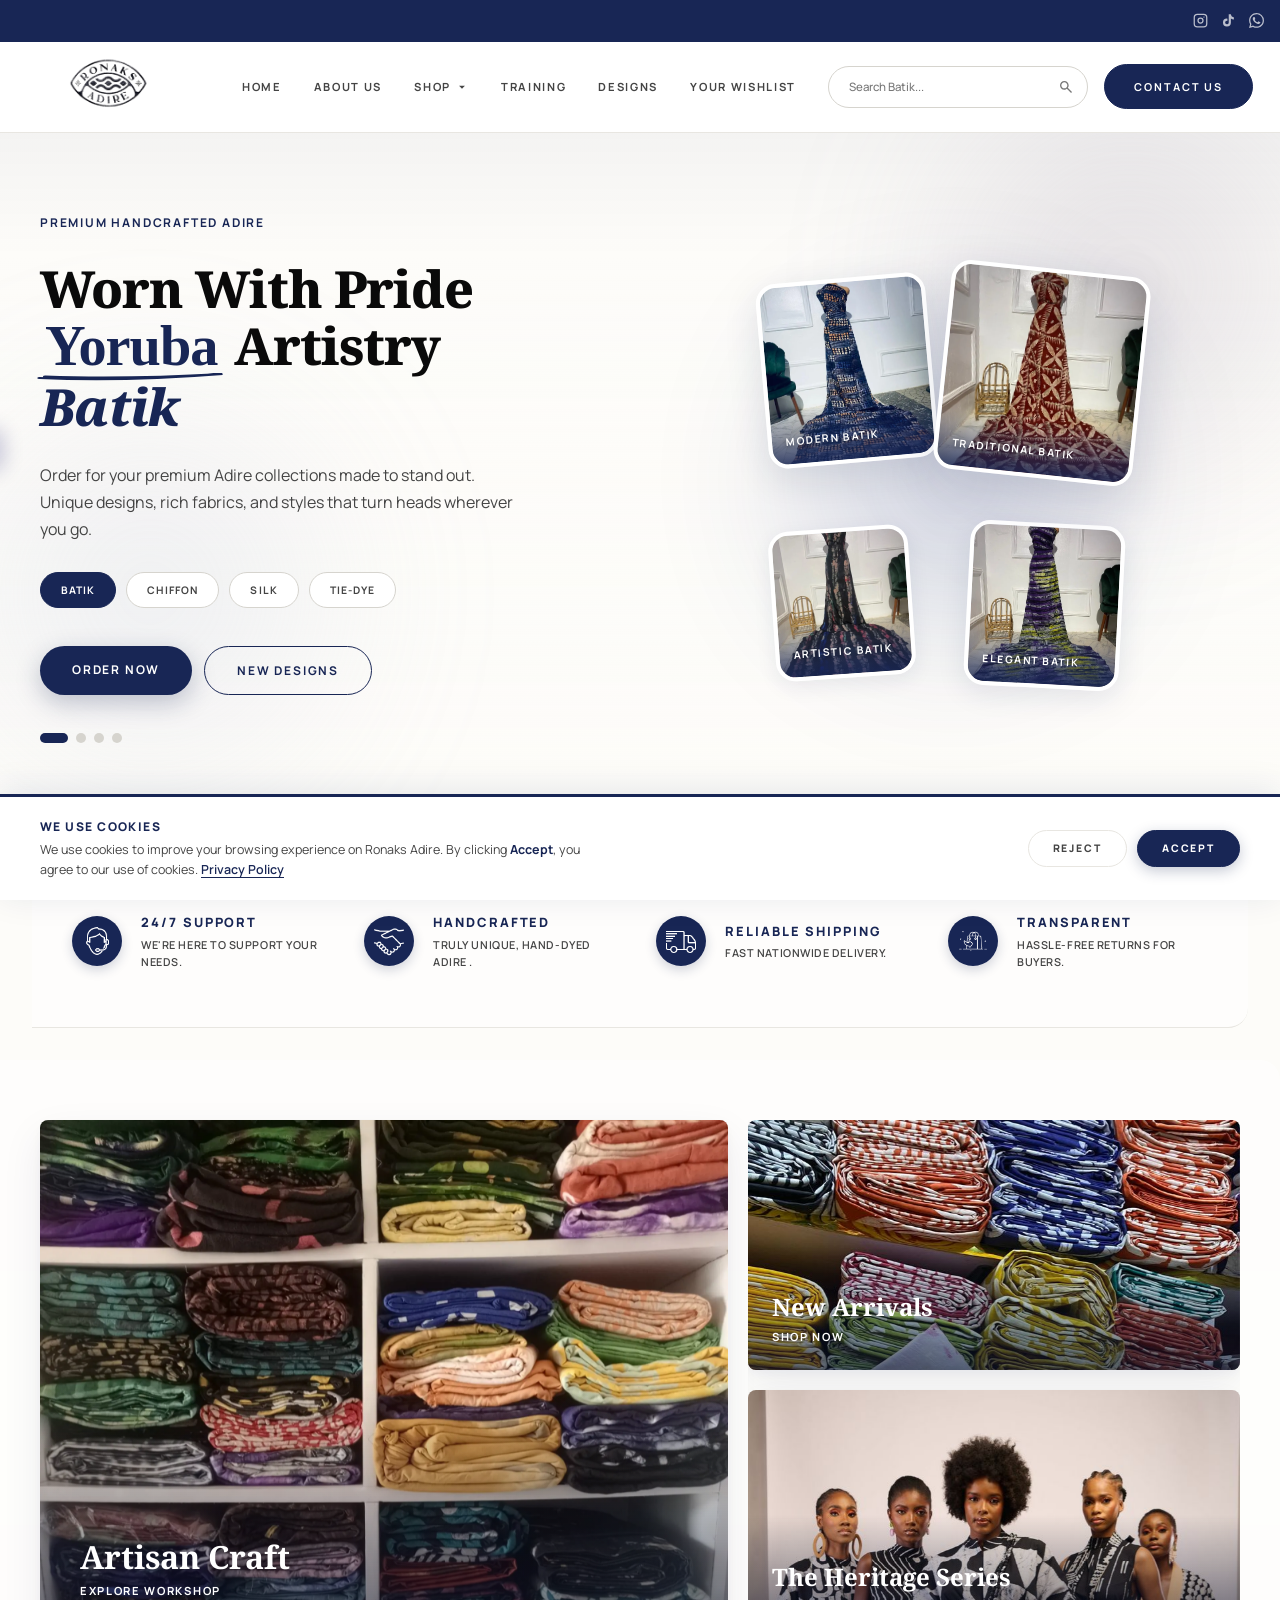
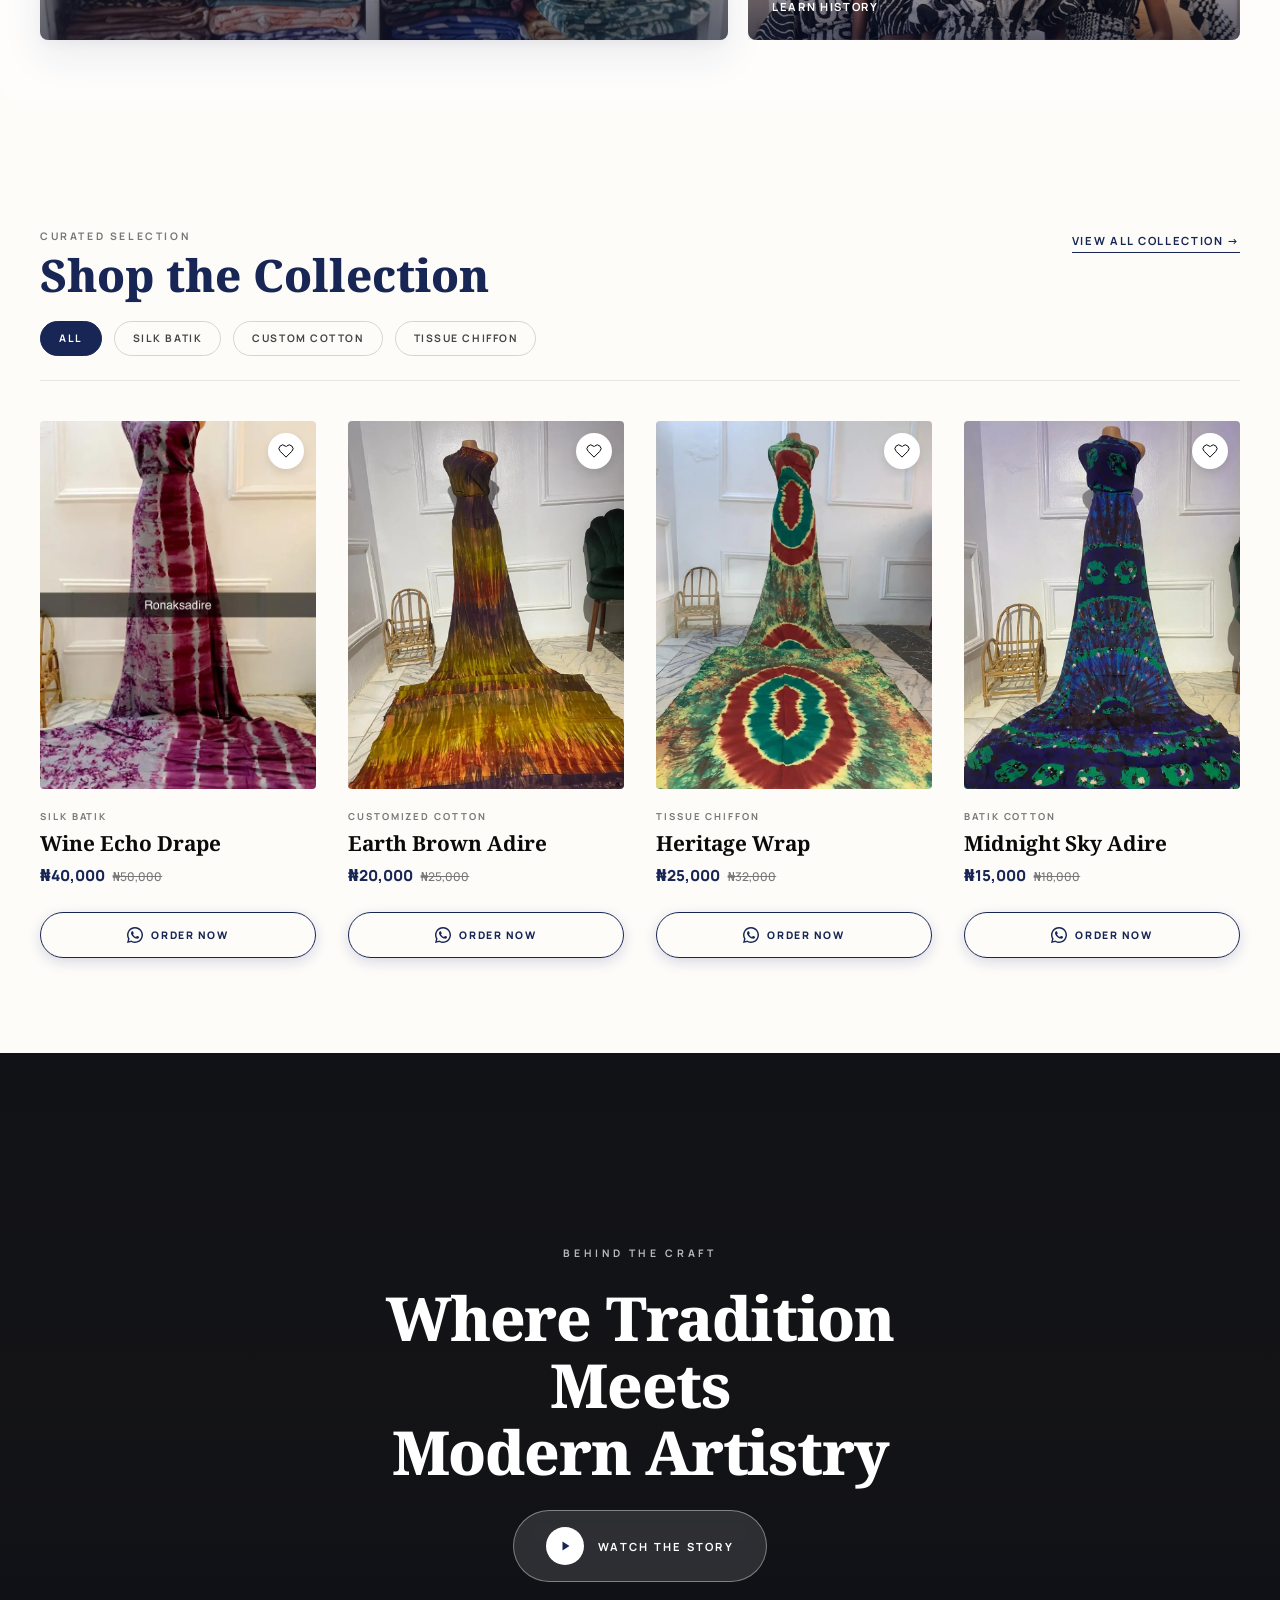
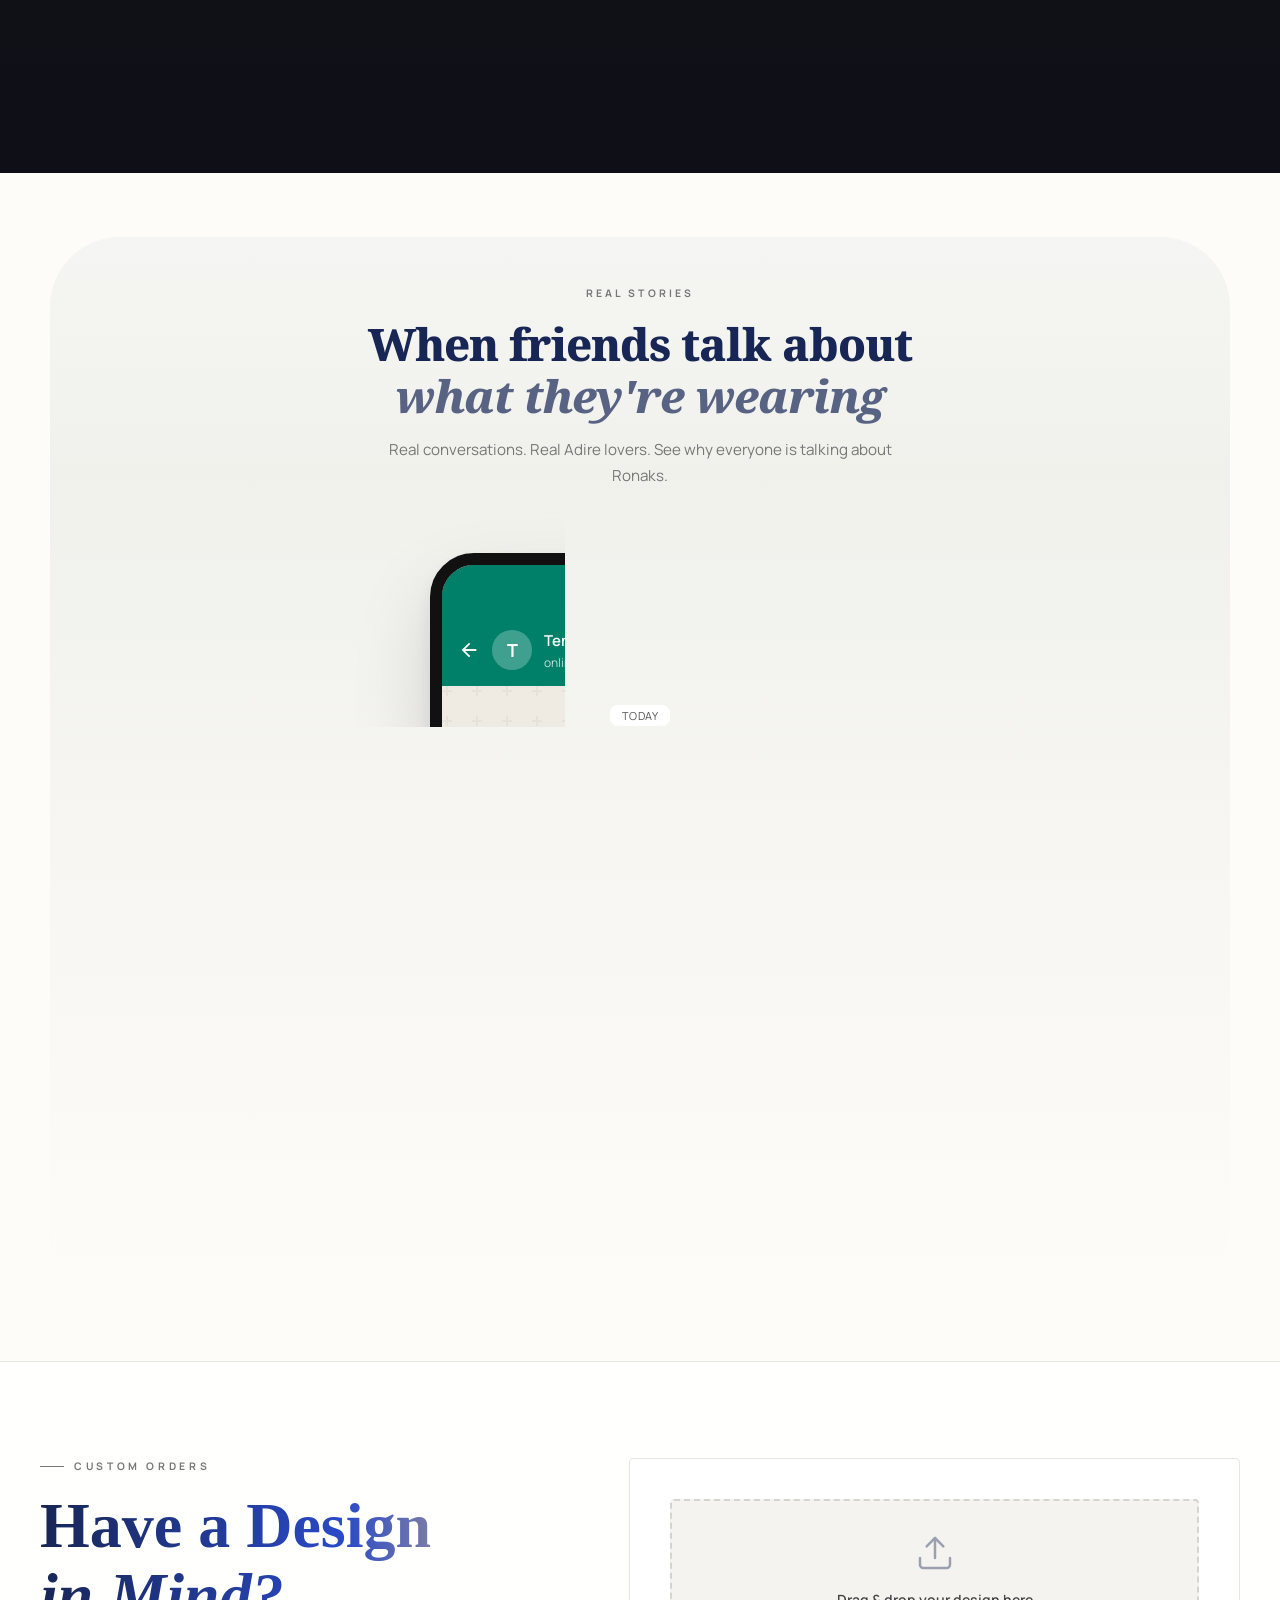
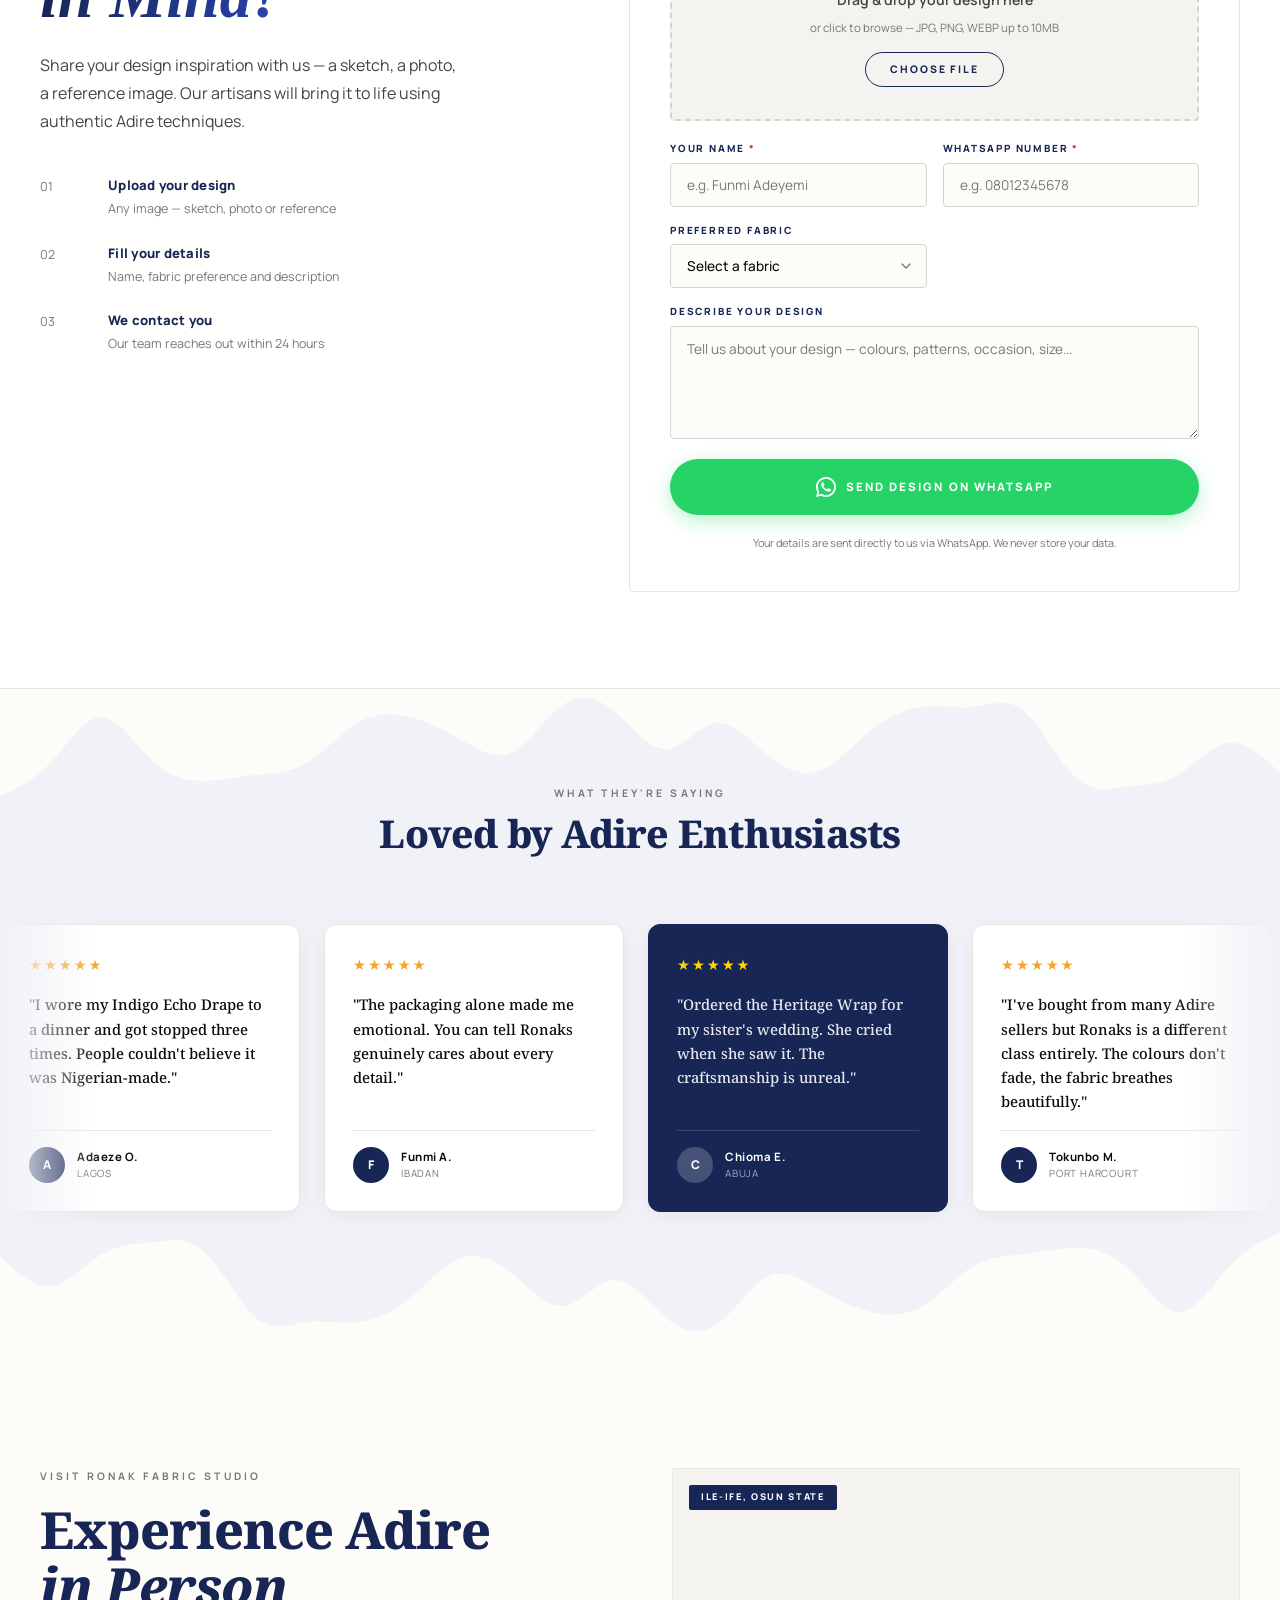
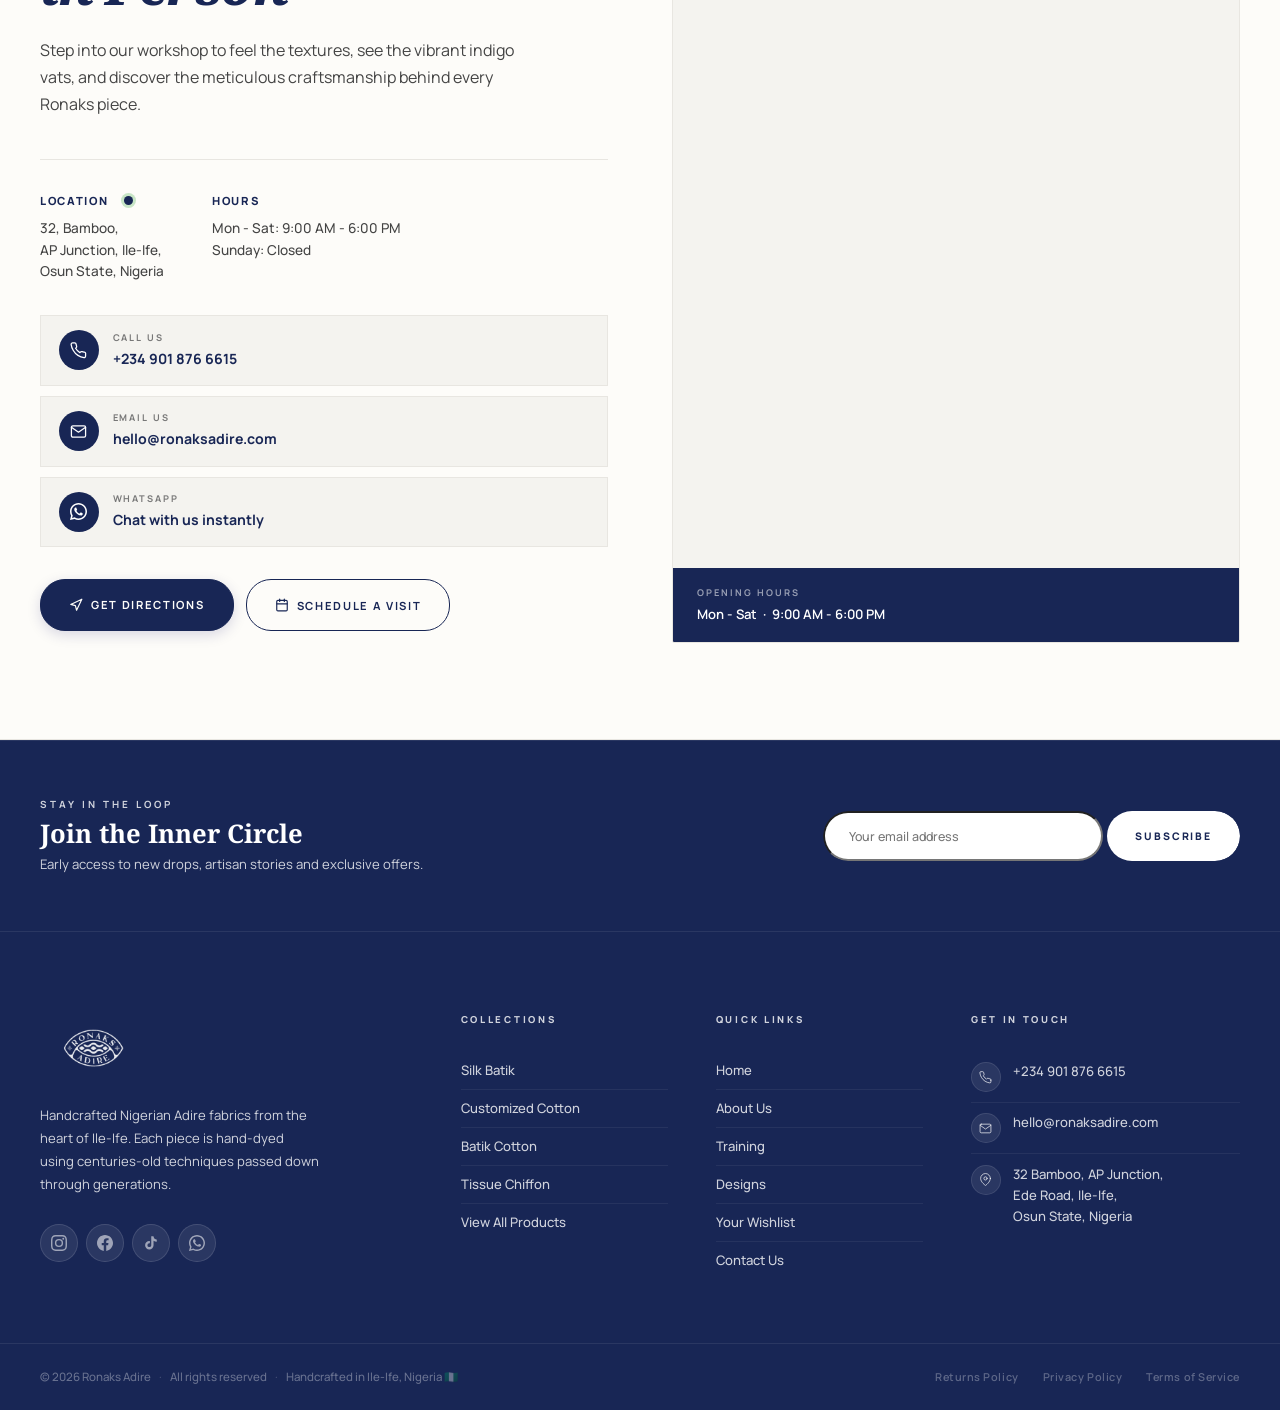
==== index.html @ edefede6 "." ====
<!DOCTYPE html>
<html lang="en">
<head>
  <meta charset="UTF-8" />
  <meta name="viewport" content="width=device-width, initial-scale=1.0" />
  <title>Ronaks Adire - Handcrafted Nigerian Adire Fabrics | Ile-Ife</title>
  <meta name="description" content="Shop authentic handcrafted Adire fabrics from Ile-Ife, Nigeria. Silk batik, batik cotton, tissue chiffon &amp; customized Adire. Order via WhatsApp. Fast delivery across Nigeria." />
  <link rel="canonical" href="https://ronaksadire.com/" />
  <meta name="robots" content="index, follow" />
  <meta property="og:type" content="website" />
  <meta property="og:url" content="https://ronaksadire.com/" />
  <meta property="og:site_name" content="Ronaks Adire" />
  <meta property="og:title" content="Ronaks Adire - Handcrafted Nigerian Adire Fabrics" />
  <meta property="og:description" content="Authentic handcrafted Adire fabrics from Ile-Ife. Silk batik, batik cotton, tissue chiffon &amp; customized Adire. Order via WhatsApp." />
  <meta property="og:image" content="https://ronaksadire.com/assets/og-image.jpg" />
  <meta property="og:image:width" content="1200" />
  <meta property="og:image:height" content="630" />
  <meta property="og:image:alt" content="Colourful Adire fabric from Ronaks, Ile-Ife Nigeria" />
  <meta property="og:locale" content="en_NG" />
  <meta name="twitter:card" content="summary_large_image" />
  <meta name="twitter:site" content="@ronaksadire" />
  <meta name="twitter:title" content="Ronaks Adire - Handcrafted Nigerian Adire Fabrics" />
  <meta name="twitter:description" content="Authentic handcrafted Adire fabrics from Ile-Ife. Silk batik, batik cotton, tissue chiffon &amp; customized Adire." />
  <meta name="twitter:image" content="https://ronaksadire.com/assets/og-image.jpg" />
  <meta name="twitter:image:alt" content="Colourful Adire fabric from Ronaks, Ile-Ife Nigeria" />
  <link rel="icon" href="/favicon.ico" sizes="any" />
  <link rel="icon" href="assets/images/general/ronak_logo.png" type="image/png" />
  <link rel="apple-touch-icon" href="/apple-touch-icon.png" />
  
  <link rel="preconnect" href="https://fonts.googleapis.com" />
  <link rel="preconnect" href="https://fonts.gstatic.com" crossorigin />
  <link href="https://fonts.googleapis.com/css2?family=Noto+Serif:wght@400;700;900&family=Manrope:wght@400;500;600;700;800&display=swap" rel="stylesheet">
  <link rel="stylesheet" href="assets/css/style.css" />
 
  <!-- 6. STRUCTURED DATA — Google rich results -->
  <script type="application/ld+json">
  {
    "@context": "https://schema.org",
    "@type": "LocalBusiness",
    "name": "Ronaks Adire",
    "description": "Handcrafted Nigerian Adire fabrics — Silk Batik, Batik Cotton, Tissue Chiffon, and Customized Adire from Ile-Ife, Osun State.",
    "url": "https://ronaksadire.com",
    "telephone": "+2347068394191",
    "email": "info@ronaksadire.com",
    "address": {
      "@type": "PostalAddress",
      "streetAddress": "32, Bamboo Ap Junction, Ede Road",
      "addressLocality": "Ile-Ife",
      "addressRegion": "Osun State",
      "addressCountry": "NG"
    },
    "sameAs": [
      "https://www.instagram.com/ronaksadire/",
      "https://www.tiktok.com/@ronaksadire"
    ],
    "image": "https://ronaksadire.com/assets/og-image.jpg",
    "priceRange": "₦₦"
  }
  </script>
</head>
<body>
<!-- TOP BAR -->
<div class="topbar">
  <div class="topbar-msg-slider">
    <p class="topbar-msg">Free &amp; fast delivery on orders over <strong>₦50,000</strong></p>
    <p class="topbar-msg"><strong>Nationwide Delivery</strong> Available</p>
    <p class="topbar-msg">Custom designs &amp; <strong>Bulk/Wholesale</strong> available</p>
  </div>
  
  <div class="topbar-socials" aria-label="Social media">
    <a href="https://instagram.com/ronaksadire" target="_blank" rel="noopener noreferrer" aria-label="Ronaks on Instagram">
      <svg viewBox="0 0 24 24" aria-hidden="true"><rect x="2" y="2" width="20" height="20" rx="5" fill="none" stroke="currentColor" stroke-width="2"/><circle cx="12" cy="12" r="4" fill="none" stroke="currentColor" stroke-width="2"/><circle cx="17.5" cy="6.5" r="1" fill="currentColor"/></svg>
    </a>
    <a href="#" aria-label="Ronaks on TikTok">
      <svg viewBox="0 0 24 24" aria-hidden="true"><path d="M19.59 6.69a4.83 4.83 0 0 1-3.77-4.25V2h-3.45v13.67a2.89 2.89 0 0 1-2.88 2.5 2.89 2.89 0 0 1-2.89-2.89 2.89 2.89 0 0 1 2.89-2.89c.28 0 .54.04.79.1V9.01a6.27 6.27 0 0 0-.79-.05 6.34 6.34 0 0 0-6.34 6.34 6.34 6.34 0 0 0 6.34 6.34 6.34 6.34 0 0 0 6.33-6.34V8.69a8.18 8.18 0 0 0 4.78 1.52V6.76a4.85 4.85 0 0 1-1.01-.07z" fill="currentColor"/></svg>
    </a>
    <a href="https://wa.me/2347068394191" target="_blank" rel="noopener noreferrer" aria-label="Chat on WhatsApp">
      <svg viewBox="0 0 24 24" aria-hidden="true"><path d="M17.472 14.382c-.297-.149-1.758-.867-2.03-.967-.273-.099-.471-.148-.67.15-.197.297-.767.966-.94 1.164-.173.199-.347.223-.644.075-.297-.15-1.255-.463-2.39-1.475-.883-.788-1.48-1.761-1.653-2.059-.173-.297-.018-.458.13-.606.134-.133.298-.347.446-.52.149-.174.198-.298.298-.497.099-.198.05-.371-.025-.52-.075-.149-.669-1.612-.916-2.207-.242-.579-.487-.5-.669-.51-.173-.008-.371-.01-.57-.01-.198 0-.52.074-.792.372-.272.297-1.04 1.016-1.04 2.479 0 1.462 1.065 2.875 1.213 3.074.149.198 2.096 3.2 5.077 4.487.709.306 1.262.489 1.694.625.712.227 1.36.195 1.871.118.571-.085 1.758-.719 2.006-1.413.248-.694.248-1.289.173-1.413-.074-.124-.272-.198-.57-.347m-5.421 7.403h-.004a9.87 9.87 0 0 1-5.031-1.378l-.361-.214-3.741.982.998-3.648-.235-.374a9.86 9.86 0 0 1-1.51-5.26c.001-5.45 4.436-9.884 9.888-9.884 2.64 0 5.122 1.03 6.988 2.898a9.825 9.825 0 0 1 2.893 6.994c-.003 5.45-4.437 9.884-9.885 9.884m8.413-18.297A11.815 11.815 0 0 0 12.05 0C5.495 0 .16 5.335.157 11.892c0 2.096.547 4.142 1.588 5.945L.057 24l6.305-1.654a11.882 11.882 0 0 0 5.683 1.448h.005c6.554 0 11.89-5.335 11.893-11.893a11.821 11.821 0 0 0-3.48-8.413z" fill="currentColor"/></svg>
    </a>
  </div>
</div>

<!-- Desktop Nav -->
<header class="desk-nav">
  <nav class="navbar" id="navbar" aria-label="Main navigation">
    <div class="nav-logo">
      <a href="index.html" class="logo" data-page="home" aria-label="Ronaks — go to homepage">
        <img src="assets/images/general/ronak_logo.png" alt="Ronaks Adire Logo">
      </a>
    </div>
    
    <div class="nav-menu-wrapper">
      <ul class="nav-links" id="navLinks" role="list">
        <li role="none"><a href="index.html" data-page="home" aria-current="page">Home</a></li>
        <li role="none"><a href="about-us.html" data-page="about">About Us</a></li>
        
        <li role="none" class="has-dropdown">
          <button class="nav-dropdown-trigger" id="shop-trigger" aria-haspopup="true" aria-expanded="false" aria-controls="shop-dropdown">
            Shop 
            <span class="chevron" aria-hidden="true">
              <svg viewBox="0 -960 960 960" fill="currentColor"><path d="M480-360 280-560h400L480-360Z"/></svg>
            </span>
          </button>
          <ul class="dropdown" id="shop-dropdown" role="list" aria-labelledby="shop-trigger">
            <li role="none"><a href="shop.html" data-page="shop all">View All Products</a></li>
            <li role="none"><a href="./shop.html?filter=silk-batik" data-page="shop" data-filter="silk-batik">Silk Batik</a></li>
            <li role="none"><a href="./shop.html?filter=customized-cotton" data-page="shop" data-filter="customized-cotton">Customized Cotton</a></li>
            <li role="none"><a href="./shop.html?filter=batik-cotton" data-page="shop" data-filter="batik-cotton">Batik Cotton</a></li>
            <li role="none"><a href="./shop.html?filter=tissue-chiffon" data-page="shop" data-filter="tissue-chiffon">Tissue Chiffon</a></li>
          </ul>
        </li>
        
        <li role="none"><a href="./training.html" data-page="training">Training</a></li>
        <li role="none"><a href="./designs.html" data-page="upload design">Designs</a></li>
        <li role="none"><a href="./wishlist.html" data-page="blog">your Wishlist</a></li>
      </ul>
    </div>

    <div class="nav-right">
      <!-- Modern Search Pill -->
      <label for="searchInput" class="search-wrapper">
        <input type="text" name="search" id="searchInput" class="search-input" placeholder="Search..." aria-label="Search site">
        <span class="search-icon">
          <svg xmlns="http://www.w3.org/2000/svg" height="24px" viewBox="0 -960 960 960" width="24px"><path d="M784-120 532-372q-30 24-69 38t-83 14q-109 0-184.5-75.5T120-580q0-109 75.5-184.5T380-840q109 0 184.5 75.5T640-580q0 44-14 83t-38 69l252 252-56 56ZM380-400q75 0 127.5-52.5T560-580q0-75-52.5-127.5T380-760q-75 0-127.5 52.5T200-580q0 75 52.5 127.5T380-400Z"/></svg>
        </span>
      </label>
      <a href="#contact-us" class="nav-cta" data-page="contact" role="button">Contact Us</a>
    </div>
  </nav>
</header>

<!-- Mobile Navigation -->
<header class="mobile-header">
  <nav class="mobile-nav" id="mobileNav" aria-label="Mobile navigation">
    
    <div class="mobile-top-row">
      <div class="nav-logo">
        <a href="index.html" class="logo" data-page="home" aria-label="Ronaks — go to homepage">
          <img src="assets/images/general/ronak_logo.png" alt="Ronaks Adire Logo">
        </a>
      </div>
      
      <div class="nav-right">
        <!-- Mobile Search Pill -->
        <label for="mobileSearchInput" class="search-wrapper">
          <input type="text" name="search" id="mobileSearchInput" class="search-input" placeholder="Search..." aria-label="Search site">
          <span class="search-icon">
            <svg xmlns="http://www.w3.org/2000/svg" height="24px" viewBox="0 -960 960 960" width="24px"><path d="M784-120 532-372q-30 24-69 38t-83 14q-109 0-184.5-75.5T120-580q0-109 75.5-184.5T380-840q109 0 184.5 75.5T640-580q0 44-14 83t-38 69l252 252-56 56ZM380-400q75 0 127.5-52.5T560-580q0-75-52.5-127.5T380-760q-75 0-127.5 52.5T200-580q0 75 52.5 127.5T380-400Z"/></svg>
          </span>
        </label>

        <button class="hamburger" id="hamburger" aria-label="Open navigation menu" aria-expanded="false" aria-controls="mobileNav">
          <span aria-hidden="true">
            <svg xmlns="http://www.w3.org/2000/svg" class="menu-open" height="24px" viewBox="0 -960 960 960" width="24px" fill="#000000">
              <path d="M120-240v-80h720v80H120Zm0-200v-80h720v80H120Zm0-200v-80h720v80H120Z"/>
            </svg>
          </span>
          <span aria-hidden="true">
            <svg xmlns="http://www.w3.org/2000/svg" class="menu-close" height="24px" viewBox="0 -960 960 960" width="24px" fill="#000000">
              <path d="m256-200-56-56 224-224-224-224 56-56 224 224 224-224 56 56-224 224 224 224-56 56-224-224-224 224Z"/>
            </svg>
          </span>
        </button>
      </div>
    </div>

    <!-- Sliding Mobile Menu Wrapper -->
    <div class="mobile-nav-inner">
      <a href="index.html" data-page="home" aria-current="page">Home</a>
      <a href="about-us.html" data-page="about">About Us</a>
      
      <button class="mobile-shop-toggle" aria-expanded="false" aria-controls="mobileShopSub" id="mobileShopToggle">
        Shop
        <span class="chevron" aria-hidden="true">
          <svg viewBox="0 -960 960 960" fill="currentColor"><path d="M480-360 280-560h400L480-360Z"/></svg>
        </span>
      </button>
      <div class="mobile-sub" id="mobileShopSub" aria-labelledby="mobileShopToggle">
        <a href="shop.html" data-page="shop">View All Products</a>
        <a href="./shop.html?filter=silk-batik" data-page="shop" data-filter="silk-batik">Silk Batik</a>
        <a href="./shop.html?filter=customized-cotton" data-page="shop" data-filter="customized-cotton">Customized Cotton</a>
        <a href="./shop.html?filter=batik-cotton" data-page="shop" data-filter="batik-cotton">Batik Cotton</a>
        <a href="./shop.html?filter=tissue-chiffon" data-page="shop" data-filter="tissue-chiffon">Tissue Chiffon</a>
      </div>
      <a href="./training.html" data-page="training">Training</a>
      <a href="./designs.html" data-page="upload design">Designs</a>
      <a href="./wishlist.html" data-page="wishlist">Your Wishlist</a>
      <a href="#contact-us" data-page="contact" class="mobile-nav-cta">Contact Us</a>
    </div>
  </nav>
</header>

<!-- Hero Section -->
<section class="hero" aria-label="Hero section">
  <div class="hero-container">

    <!-- ── Left side ── -->
    <div class="hero-left">
      <p class="hero-tag">Premium Handcrafted Adire</p>
      <h1 class="hero-h1">Worn With Pride<br />
        <span class="hero-scribble">Yoruba</span> Artistry<br />
        <!-- This word will update dynamically -->
        <span class="hero-changing visible" id="heroWord">Batik</span>
      </h1>

      <p class="hero-sub reveal-left">
        Order for your premium Adire collections made to stand out. Unique designs, rich fabrics, and styles that turn heads wherever you go.
      </p>

      <!-- Buttons injected by JS -->
      <div class="hero-pills" id="heroPills" role="tablist" aria-label="Snack categories"></div>

      <div class="hero-btns">
        <a class="hero-btn-primary" href="shop.html">Order Now</a>
        <a class="hero-btn-secondary" href="designs.html">New Designs</a>
      </div>

      <!-- Dots injected by JS -->
      <div class="hero-dots" id="heroDots" role="tablist"></div>
    </div>

    <!-- ── Right side — 4 stacked images ── -->
    <div class="hero-right" id="heroRightArea" aria-label="Snack images">
      <!-- Image cards injected by JS -->
      <div class="hero-img-stack visible" id="heroImgStack"></div>
    </div>

  </div>
</section>

<!-- Trust Bar -->
<section class="trust-bar" aria-label="Why shop with Ronaks">
  <div class="trust-container">
    <div class="trust-content reveal-up delay-100">
      <span class="trust-img reveal-left">
        <img src="./assets/images/icons/online-support.png" alt="Online Support">
      </span>
      <h3>24/7 Support</h3>
      <p>We're here to support your needs.</p>
    </div>
    <div class="trust-content reveal-up delay-200">
      <span class="trust-img reveal-fade">
        <img src="./assets/images/icons/handshake.png" alt="Handcrafted">
      </span>
      <h3>Handcrafted</h3>
      <p>Truly unique, hand-dyed Adire .</p>
    </div>
    <div class="trust-content reveal-up delay-300">
      <span class="trust-img reveal-left">
        <img src="./assets/images/icons/shipping.png" alt="Shipping">
      </span>
      <h3>Reliable Shipping</h3>
      <p>Fast nationwide delivery.</p>
    </div>
    <div class="trust-content reveal-up delay-400">
      <span class="trust-img reveal-fade">
        <img src="./assets/images/icons/return-policy.png" alt="Return Policy">
      </span>
      <h3>Transparent</h3>
      <p>Hassle-free returns for buyers.</p>
    </div>
  </div>
</section>

<!-- Editorial section -->
<section class="editorial-section">
  <div class="editorial-container">
    <a href="#" class="editorial-card large-card reveal-up delay-100">
      <img src="./assets/images/general/big-image3.webp" loading="lazy" alt="Artisan Crafting Adire" 
      data-new-src="./assets/images/homepage/blue-orange-batik.webp">
      <div class="editorial-overlay reveal-left">
        <h2>Artisan Craft</h2>
        <span class="editorial-link">Explore Workshop</span>
      </div>
    </a>

    <div class="editorial-stacked">
      <a href="shop.html" class="editorial-card small-card reveal-up delay-200">
        <img src="./assets/images/homepage/new-arrival.jpg" loading="lazy" alt="New Arrivals"
        data-new-src="./assets/images/general/big-image7.webp">
        <div class="editorial-overlay reveal-left">
          <h2>New Arrivals</h2>
          <span class="editorial-link">Shop Now</span>
        </div>
      </a>
      
      <a href="about-us.html" class="editorial-card small-card reveal-up delay-400">
        <img src="./assets/images/homepage/heritage.jpg" loading="lazy" alt="Heritage Series"
        data-new-src="./assets/images/homepage/orange-batik.webp">
        <div class="editorial-overlay reveal-left">
          <h2>The Heritage Series</h2>
          <span class="editorial-link">Learn History</span>
        </div>
      </a>
    </div>

  </div>
</section>

<!-- Products Section -->
<section class="products-section" id="products-section" aria-labelledby="products-heading">
  <div class="products-inner">

    <!-- Section Header & Filters -->
    <header class="products-header reveal-up">
      <div class="products-header-left">
        <p class="products-eyebrow">Curated Selection</p>
        <h2 class="products-title" id="products-heading">Shop the Collection</h2>
        
        <!-- Category Filter Pills -->
        <div class="product-filters" role="tablist">
          <a href="./shop.html" class="filter-btn active" role="tab" aria-selected="true" data-filter="all">All</a>
          <a href="./shop.html?filter=silk-batik" class="filter-btn" role="tab" aria-selected="false" data-filter="silk-batik">Silk Batik</a>
          <a href="./shop.html?filter=customized-cotton" class="filter-btn" role="tab" aria-selected="false" data-filter="customized-cotton">Custom Cotton</a>
          <a href="./shop.html?filter=tissue-chiffon" class="filter-btn" role="tab" aria-selected="false" data-filter="tissue-chiffon">Tissue Chiffon</a>
        </div>
      </div>
      
      <a href="shop.html" class="products-view-all" aria-label="View all products in the shop">
        View All Collection →
      </a>
    </header>

    <!-- Products Grid -->
    <div class="products-grid" role="list">

      <!-- PRODUCT 1 -->
      <article class="product-card reveal-up delay-100" role="listitem" data-category="silk-batik">
        <div class="product-img-wrap">
          <img src="./assets/images/homepage/indigo.webp" loading="lazy" alt="Wine Echo Drape">
          <button class="wishlist-btn" aria-label="Add to wishlist">
            <svg viewBox="0 0 24 24" aria-hidden="true"><path d="M20.84 4.61a5.5 5.5 0 0 0-7.78 0L12 5.67l-1.06-1.06a5.5 5.5 0 0 0-7.78 7.78l1.06 1.06L12 21.23l7.78-7.78 1.06-1.06a5.5 5.5 0 0 0 0-7.78z"/></svg>
          </button>
        </div>
        <div class="product-body">
          <span class="product-category">Silk Batik</span>
          <h3 class="product-name">Wine Echo Drape</h3>
          <div class="product-pricing">
            <span class="product-price">₦40,000</span>
            <span class="product-original-price">₦50,000</span>
          </div>
          <a class="product-order-btn"
            href="https://wa.me/2349018766615?text=Hello%20Ronaks%2C%20I%20would%20like%20to%20order%20the%20*Indigo%20Echo%20Drape*%20(Silk%20Batik)%20priced%20at%20%E2%82%A685%2C000.%20Please%20let%20me%20know%20availability%20and%20next%20steps.%20Thank%20you!"
            target="_blank" rel="noopener noreferrer"
            aria-label="Order Wine Echo Drape on WhatsApp">
            <svg viewBox="0 0 24 24" aria-hidden="true"><path d="M17.472 14.382c-.297-.149-1.758-.867-2.03-.967-.273-.099-.471-.148-.67.15-.197.297-.767.966-.94 1.164-.173.199-.347.223-.644.075-.297-.15-1.255-.463-2.39-1.475-.883-.788-1.48-1.761-1.653-2.059-.173-.297-.018-.458.13-.606.134-.133.298-.347.446-.52.149-.174.198-.298.298-.497.099-.198.05-.371-.025-.52-.075-.149-.669-1.612-.916-2.207-.242-.579-.487-.5-.669-.51-.173-.008-.371-.01-.57-.01-.198 0-.52.074-.792.372-.272.297-1.04 1.016-1.04 2.479 0 1.462 1.065 2.875 1.213 3.074.149.198 2.096 3.2 5.077 4.487.709.306 1.262.489 1.694.625.712.227 1.36.195 1.871.118.571-.085 1.758-.719 2.006-1.413.248-.694.248-1.289.173-1.413-.074-.124-.272-.198-.57-.347z"/><path d="M12 0C5.373 0 0 5.373 0 12c0 2.126.554 4.122 1.526 5.856L0 24l6.343-1.497A11.946 11.946 0 0 0 12 24c6.627 0 12-5.373 12-12S18.627 0 12 0zm0 21.818a9.818 9.818 0 0 1-5.006-1.373l-.36-.214-3.727.979.995-3.638-.234-.374A9.818 9.818 0 0 1 2.182 12C2.182 6.58 6.58 2.182 12 2.182c5.42 0 9.818 4.398 9.818 9.818 0 5.42-4.398 9.818-9.818 9.818z"/></svg>
            Order Now
          </a>
        </div>
      </article>

      <!-- PRODUCT 2 -->
      <article class="product-card reveal-up delay-200" role="listitem" data-category="customized-cotton">
        <div class="product-img-wrap">
          <img src="./assets/images/homepage/earth_brown.webp" loading="lazy" alt="Earth Brown Adire">
          <button class="wishlist-btn" aria-label="Add to wishlist">
            <svg viewBox="0 0 24 24" aria-hidden="true"><path d="M20.84 4.61a5.5 5.5 0 0 0-7.78 0L12 5.67l-1.06-1.06a5.5 5.5 0 0 0-7.78 7.78l1.06 1.06L12 21.23l7.78-7.78 1.06-1.06a5.5 5.5 0 0 0 0-7.78z"/></svg>
          </button>
        </div>
        <div class="product-body">
          <span class="product-category">Customized Cotton</span>
          <h3 class="product-name">Earth Brown Adire</h3>
          <div class="product-pricing">
            <span class="product-price">₦20,000</span>
            <span class="product-original-price">₦25,000</span>
          </div>
          <a class="product-order-btn"
            href="https://wa.me/2349018766615?text=Hello%20Ronaks%2C%20I%20would%20like%20to%20order%20the%20*Osogbo%20Tunic*%20(Customized%20Cotton)%20priced%20at%20%E2%82%A642%2C000.%20Please%20let%20me%20know%20availability%20and%20next%20steps.%20Thank%20you!"
            target="_blank" rel="noopener noreferrer"
            aria-label="Order Osogbo Tunic on WhatsApp">
            <svg viewBox="0 0 24 24" aria-hidden="true"><path d="M17.472 14.382c-.297-.149-1.758-.867-2.03-.967-.273-.099-.471-.148-.67.15-.197.297-.767.966-.94 1.164-.173.199-.347.223-.644.075-.297-.15-1.255-.463-2.39-1.475-.883-.788-1.48-1.761-1.653-2.059-.173-.297-.018-.458.13-.606.134-.133.298-.347.446-.52.149-.174.198-.298.298-.497.099-.198.05-.371-.025-.52-.075-.149-.669-1.612-.916-2.207-.242-.579-.487-.5-.669-.51-.173-.008-.371-.01-.57-.01-.198 0-.52.074-.792.372-.272.297-1.04 1.016-1.04 2.479 0 1.462 1.065 2.875 1.213 3.074.149.198 2.096 3.2 5.077 4.487.709.306 1.262.489 1.694.625.712.227 1.36.195 1.871.118.571-.085 1.758-.719 2.006-1.413.248-.694.248-1.289.173-1.413-.074-.124-.272-.198-.57-.347z"/><path d="M12 0C5.373 0 0 5.373 0 12c0 2.126.554 4.122 1.526 5.856L0 24l6.343-1.497A11.946 11.946 0 0 0 12 24c6.627 0 12-5.373 12-12S18.627 0 12 0zm0 21.818a9.818 9.818 0 0 1-5.006-1.373l-.36-.214-3.727.979.995-3.638-.234-.374A9.818 9.818 0 0 1 2.182 12C2.182 6.58 6.58 2.182 12 2.182c5.42 0 9.818 4.398 9.818 9.818 0 5.42-4.398 9.818-9.818 9.818z"/></svg>
            Order Now
          </a>
        </div>
      </article>

      <!-- PRODUCT 3 -->
      <article class="product-card reveal-up delay-200" role="listitem" data-category="customized-cotton">
        <div class="product-img-wrap">
          <img src="./assets/images/homepage/heritage.webp" loading="lazy" alt="Heritage Adire">
          <button class="wishlist-btn" aria-label="Add to wishlist">
            <svg viewBox="0 0 24 24" aria-hidden="true"><path d="M20.84 4.61a5.5 5.5 0 0 0-7.78 0L12 5.67l-1.06-1.06a5.5 5.5 0 0 0-7.78 7.78l1.06 1.06L12 21.23l7.78-7.78 1.06-1.06a5.5 5.5 0 0 0 0-7.78z"/></svg>
          </button>
        </div>
        <div class="product-body">
          <span class="product-category">Tissue Chiffon</span>
          <h3 class="product-name">Heritage Wrap</h3>
          <div class="product-pricing">
            <span class="product-price">₦25,000</span>
            <span class="product-original-price">₦32,000</span>
          </div>
          <a class="product-order-btn"
            href="https://wa.me/2349018766615?text=Hello%20Ronaks%2C%20I%20would%20like%20to%20order%20the%20*Heritage%20Wrap*%20(Tissue%20Chiffon)%20priced%20at%20%E2%82%A672%2C000.%20Please%20let%20me%20know%20availability%20and%20next%20steps.%20Thank%20you!"
            target="_blank" rel="noopener noreferrer"
            aria-label="Order Heritage Wrap on WhatsApp">
            <svg viewBox="0 0 24 24" aria-hidden="true"><path d="M17.472 14.382c-.297-.149-1.758-.867-2.03-.967-.273-.099-.471-.148-.67.15-.197.297-.767.966-.94 1.164-.173.199-.347.223-.644.075-.297-.15-1.255-.463-2.39-1.475-.883-.788-1.48-1.761-1.653-2.059-.173-.297-.018-.458.13-.606.134-.133.298-.347.446-.52.149-.174.198-.298.298-.497.099-.198.05-.371-.025-.52-.075-.149-.669-1.612-.916-2.207-.242-.579-.487-.5-.669-.51-.173-.008-.371-.01-.57-.01-.198 0-.52.074-.792.372-.272.297-1.04 1.016-1.04 2.479 0 1.462 1.065 2.875 1.213 3.074.149.198 2.096 3.2 5.077 4.487.709.306 1.262.489 1.694.625.712.227 1.36.195 1.871.118.571-.085 1.758-.719 2.006-1.413.248-.694.248-1.289.173-1.413-.074-.124-.272-.198-.57-.347z"/><path d="M12 0C5.373 0 0 5.373 0 12c0 2.126.554 4.122 1.526 5.856L0 24l6.343-1.497A11.946 11.946 0 0 0 12 24c6.627 0 12-5.373 12-12S18.627 0 12 0zm0 21.818a9.818 9.818 0 0 1-5.006-1.373l-.36-.214-3.727.979.995-3.638-.234-.374A9.818 9.818 0 0 1 2.182 12C2.182 6.58 6.58 2.182 12 2.182c5.42 0 9.818 4.398 9.818 9.818 0 5.42-4.398 9.818-9.818 9.818z"/></svg>
            Order Now
          </a>
        </div>
      </article>

      <!-- PRODUCT 4 -->
      <article class="product-card reveal-up delay-200" role="listitem" data-category="customized-cotton">
        <div class="product-img-wrap">
          <img src="./assets/images/homepage/midnight_sky_adire.webp" loading="lazy" alt="Midnight sky Adire">
          <button class="wishlist-btn" aria-label="Add to wishlist">
            <svg viewBox="0 0 24 24" aria-hidden="true"><path d="M20.84 4.61a5.5 5.5 0 0 0-7.78 0L12 5.67l-1.06-1.06a5.5 5.5 0 0 0-7.78 7.78l1.06 1.06L12 21.23l7.78-7.78 1.06-1.06a5.5 5.5 0 0 0 0-7.78z"/></svg>
          </button>
        </div>
        <div class="product-body">
          <span class="product-category">Batik Cotton</span>
          <h3 class="product-name">Midnight Sky Adire</h3>
          <div class="product-pricing">
            <span class="product-price">₦15,000</span>
            <span class="product-original-price">₦18,000</span>
          </div>
          <a class="product-order-btn"
            href="https://wa.me/2349018766615?text=Hello%20Ronaks%2C%20I%20would%20like%20to%20order%20the%20*Kijipa%20Oversized*%20(Batik%20Cotton)%20priced%20at%20%E2%82%A638%2C000.%20Please%20let%20me%20know%20availability%20and%20next%20steps.%20Thank%20you!"
            target="_blank" rel="noopener noreferrer"
            aria-label="Order Kijipa Oversized on WhatsApp">
            <svg viewBox="0 0 24 24" aria-hidden="true"><path d="M17.472 14.382c-.297-.149-1.758-.867-2.03-.967-.273-.099-.471-.148-.67.15-.197.297-.767.966-.94 1.164-.173.199-.347.223-.644.075-.297-.15-1.255-.463-2.39-1.475-.883-.788-1.48-1.761-1.653-2.059-.173-.297-.018-.458.13-.606.134-.133.298-.347.446-.52.149-.174.198-.298.298-.497.099-.198.05-.371-.025-.52-.075-.149-.669-1.612-.916-2.207-.242-.579-.487-.5-.669-.51-.173-.008-.371-.01-.57-.01-.198 0-.52.074-.792.372-.272.297-1.04 1.016-1.04 2.479 0 1.462 1.065 2.875 1.213 3.074.149.198 2.096 3.2 5.077 4.487.709.306 1.262.489 1.694.625.712.227 1.36.195 1.871.118.571-.085 1.758-.719 2.006-1.413.248-.694.248-1.289.173-1.413-.074-.124-.272-.198-.57-.347z"/><path d="M12 0C5.373 0 0 5.373 0 12c0 2.126.554 4.122 1.526 5.856L0 24l6.343-1.497A11.946 11.946 0 0 0 12 24c6.627 0 12-5.373 12-12S18.627 0 12 0zm0 21.818a9.818 9.818 0 0 1-5.006-1.373l-.36-.214-3.727.979.995-3.638-.234-.374A9.818 9.818 0 0 1 2.182 12C2.182 6.58 6.58 2.182 12 2.182c5.42 0 9.818 4.398 9.818 9.818 0 5.42-4.398 9.818-9.818 9.818z"/></svg>
            Order Now
          </a>
        </div>
      </article>

    </div>
  </div>
</section>

<!-- Wishlist Floating Tag -->
<div class="wishlist-float" id="wishlistFloat">
  <svg viewBox="0 0 24 24" aria-hidden="true"><path d="M20.84 4.61a5.5 5.5 0 0 0-7.78 0L12 5.67l-1.06-1.06a5.5 5.5 0 0 0-7.78 7.78l1.06 1.06L12 21.23l7.78-7.78 1.06-1.06a5.5 5.5 0 0 0 0-7.78z"/></svg>
  <span class="wishlist-float-count" id="wishlistCount">0</span>
</div>

<!-- Image Lightbox -->
<div class="lightbox-overlay" id="lightboxOverlay">
  <button class="lightbox-close" id="lightboxClose" aria-label="Close">✕</button>
  <div class="lightbox-content">
    <img src="" alt="" id="lightboxImg">
    <p class="lightbox-caption" id="lightboxCaption"></p>
  </div>
</div>


<!-- Video Section -->
<section class="video-section" id="video-section">
    <video autoplay muted loop playsinline class="video-bg" poster="https://res.cloudinary.com/dffuf2gwh/video/upload/so_3,q_auto,f_auto/v1775481814/Ngande_Textiles_MP4_yfke0l.jpg">
        <source src="https://res.cloudinary.com/dffuf2gwh/video/upload/q_auto/f_auto/w_1280/v1775481814/Ngande_Textiles_MP4_yfke0l.mp4" type="video/mp4">
    </video>

    <div class="video-overlay">
        <p class="video-eyebrow reveal-fade">Behind the Craft</p>
        <h2 class="video-title reveal-left">Where Tradition Meets<br>Modern Artistry</h2>
        <button class="video-play-btn" id="videoPlayBtn" aria-label="Play full video">
            <span class="video-play-icon">
                <svg viewBox="0 0 24 24" aria-hidden="true"><polygon points="5,3 19,12 5,21"/></svg>
            </span>
            Watch the Story
        </button>
    </div>
</section> 

<!-- Video Modal -->
<div class="video-modal" id="videoModal" role="dialog" aria-modal="true" aria-label="Video player">
    <button class="video-modal-close" id="videoModalClose" aria-label="Close video">✕</button>
    <div class="video-modal-content">
        <video id="videoFull" controls>
            
        </video>
    </div>
</div>

<!-- Chat Story Section -->
<section class="chat-story" id="chat-story">
  <div class="chat-story-header reveal-up">
    <p class="chat-story-eyebrow reveal-fade">Real Stories</p>
    <h2 class="chat-story-heading reveal-left">
      When friends talk about<br>
      <em>what they're wearing</em>
    </h2>
    <p class="chat-story-sub reveal-fade">
      Real conversations. Real Adire lovers. See why everyone is talking about Ronaks.
    </p>
  </div>

  <div class="chat-story-body">

    <!-- Phone -->
    <div class="chat-story-left">
      <div class="phone-wrapper">

        <div class="phone-notch"></div>

        <div class="wa-status-bar">
          <span id="waTime"></span>
          <span class="wa-status-icons">
            <!-- Signal bars -->
            <svg xmlns="http://www.w3.org/2000/svg" height="18px" viewBox="0 -960 960 960" width="18px" fill="#ffffff"><path d="M60-160v-320h120v320H60Zm240 0v-420h120v420H300Zm240 0v-520h120v520H540Zm240 0v-640h120v640H780Z"></path></svg>
            <!-- Wifi -->
             <svg xmlns="http://www.w3.org/2000/svg" height="18px" viewBox="0 -960 960 960" width="18px" fill="#ffffff"><path d="M409-149q-29-29-29-71t29-71q29-29 71-29t71 29q29 29 29 71t-29 71q-29 29-71 29t-71-29ZM254-346l-84-86q59-59 138.5-93.5T480-560q92 0 171.5 35T790-430l-84 84q-44-44-102-69t-124-25q-66 0-124 25t-102 69ZM84-516 0-600q92-94 215-147t265-53q142 0 265 53t215 147l-84 84q-77-77-178.5-120.5T480-680q-116 0-217.5 43.5T84-516Z"></path></svg>
            <!-- Battery -->
            <svg xmlns="http://www.w3.org/2000/svg" height="18px" viewBox="0 -960 960 960" width="18px" fill="#ffffff"><path d="M160-240q-50 0-85-35t-35-85v-240q0-50 35-85t85-35h540q50 0 85 35t35 85v240q0 50-35 85t-85 35H160Zm0-80h540q17 0 28.5-11.5T740-360v-240q0-17-11.5-28.5T700-640H160q-17 0-28.5 11.5T120-600v240q0 17 11.5 28.5T160-320Zm700-60v-200h20q17 0 28.5 11.5T920-540v120q0 17-11.5 28.5T880-380h-20Zm-700 20v-240h80v240h-80Z"></path></svg>
          </span>
        </div>

        <div class="wa-header">
          <div class="wa-back">
            <svg xmlns="http://www.w3.org/2000/svg" height="22px" viewBox="0 -960 960 960" width="22px" fill="#fff"><path d="m313-440 224 224-57 56-320-320 320-320 57 56-224 224h487v80H313Z"/></svg>
          </div>
          <div class="wa-av">T</div>
          <div class="wa-info">
            <div class="wa-name">Temi</div>
            <div class="wa-status">online</div>
          </div>
          <div class="wa-icons">
            <svg xmlns="http://www.w3.org/2000/svg" height="20px" viewBox="0 -960 960 960" width="20px" fill="#fff"><path d="M798-120q-125 0-247-54.5T329-329Q229-429 174.5-551T120-798q0-18 12-30t30-12h162q14 0 25 9.5t13 22.5l26 140q2 16-1 27t-11 19l-97 98q20 37 47.5 71.5T387-386q31 31 65 57.5t72 48.5l94-94q9-9 23.5-13.5T670-390l138 28q14 4 23 14.5t9 23.5v162q0 18-12 30t-30 12Z"/></svg>
            <svg xmlns="http://www.w3.org/2000/svg" height="20px" viewBox="0 -960 960 960" width="20px" fill="#fff"><path d="M480-160q-33 0-56.5-23.5T400-240q0-33 23.5-56.5T480-320q33 0 56.5 23.5T560-240q0 33-23.5 56.5T480-160Zm0-240q-33 0-56.5-23.5T400-480q0-33 23.5-56.5T480-560q33 0 56.5 23.5T560-480q0 33-23.5 56.5T480-400Zm0-240q-33 0-56.5-23.5T400-720q0-33 23.5-56.5T480-800q33 0 56.5 23.5T560-720q0 33-23.5 56.5T480-640Z"/></svg>
          </div>
        </div>

        <div class="wa-body" id="waBody">
          <div class="wa-date"><span>Today</span></div>
          <!-- Messages injected by JS -->
        </div>

      </div>
      <div class="phone-shadow"></div>
    </div>
  </div>
</section>

<!-- Floating WhatsApp Button -->
<a href="https://wa.me/2349018766615?text=Hello%20Ronaks%20Adire!%20I%20am%20interested%20in%20your%20handcrafted%20fabrics%20and%20would%20like%20to%20make%20an%20inquiry." class="whatsapp-float" target="_blank" rel="noopener noreferrer" aria-label="Chat with us on WhatsApp">
  <img src="./assets/images/icons/whatsapp.gif" alt="WhatsApp Icon">
</a>

<!-- ═══════════════════════════════════════
     UPLOAD YOUR DESIGN SECTION
═══════════════════════════════════════ -->
<section class="upload-section reveal-up" id="upload-section" aria-labelledby="upload-heading">
  <div class="upload-inner">

    <!-- Left: Text -->
    <div class="upload-content">
      <p class="upload-eyebrow reveal-fade">Custom Orders</p>
      <h2 class="upload-title" id="upload-heading reveal-up">
        Have a Design<br><em>in Mind?</em>
      </h2>
      <p class="upload-desc reveal-left">
        Share your design inspiration with us — a sketch, a photo, a reference image. Our artisans will bring it to life using authentic Adire techniques.
      </p>

      <div class="upload-steps" aria-label="How it works">
        <div class="upload-step reveal-fade">
          <span class="step-num" aria-hidden="true">01</span>
          <div>
            <strong>Upload your design</strong>
            <span>Any image — sketch, photo or reference</span>
          </div>
        </div>
        <div class="upload-step reveal-fade delay-100">
          <span class="step-num" aria-hidden="true">02</span>
          <div>
            <strong>Fill your details</strong>
            <span>Name, fabric preference and description</span>
          </div>
        </div>
        <div class="upload-step reveal-fade delay-200">
          <span class="step-num" aria-hidden="true">03</span>
          <div>
            <strong>We contact you</strong>
            <span>Our team reaches out within 24 hours</span>
          </div>
        </div>
      </div>
    </div>

    <!-- Right: Form -->
    <div class="upload-form-wrap">
      <form class="upload-form" id="uploadForm" novalidate aria-label="Design upload form">

        <!-- Upload Zone -->
        <div class="upload-zone" id="uploadZone" role="button" tabindex="0"
             aria-label="Click or drag to upload your design image"
             aria-describedby="upload-hint">
          <div class="upload-zone-idle" id="uploadIdle">
            <span class="upload-zone-icon" aria-hidden="true">
              <svg viewBox="0 0 24 24" fill="none" stroke="currentColor" stroke-width="1.5" stroke-linecap="round" stroke-linejoin="round">
                <path d="M21 15v4a2 2 0 0 1-2 2H5a2 2 0 0 1-2-2v-4"/>
                <polyline points="17 8 12 3 7 8"/>
                <line x1="12" y1="3" x2="12" y2="15"/>
              </svg>
            </span>
            <p class="upload-zone-text">Drag & drop your design here</p>
            <p class="upload-zone-sub" id="upload-hint">or click to browse — JPG, PNG, WEBP up to 10MB</p>
            <button type="button" class="upload-browse-btn" id="uploadBrowseBtn" aria-label="Browse files to upload">
              Choose File
            </button>
          </div>
          <div class="upload-zone-preview" id="uploadPreview" aria-live="polite">
            <img id="previewImg" src="" alt="Your uploaded design preview">
            <button type="button" class="upload-remove-btn" id="uploadRemoveBtn" aria-label="Remove uploaded image">
              <svg viewBox="0 0 24 24" fill="none" stroke="currentColor" stroke-width="2" stroke-linecap="round" stroke-linejoin="round" aria-hidden="true">
                <line x1="18" y1="6" x2="6" y2="18"/>
                <line x1="6" y1="6" x2="18" y2="18"/>
              </svg>
            </button>
            <p class="upload-file-name" id="uploadFileName" aria-live="polite"></p>
          </div>
          <input type="file" id="fileInput" accept="image/jpeg,image/png,image/webp"
                 aria-hidden="true" tabindex="-1" style="display:none;">
        </div>

        <!-- Upload Progress -->
        <div class="upload-progress" id="uploadProgress" aria-hidden="true">
          <div class="upload-progress-bar" id="uploadProgressBar" role="progressbar"
               aria-valuemin="0" aria-valuemax="100" aria-valuenow="0"></div>
          <span class="upload-progress-label" id="uploadProgressLabel">Uploading...</span>
        </div>

        <!-- Form Fields -->
        <div class="upload-fields">
          <div class="upload-field">
            <label for="designName" class="field-label">Your Name <span aria-hidden="true">*</span></label>
            <input type="text" id="designName" name="name" placeholder="e.g. Funmi Adeyemi"
                   autocomplete="name" required aria-required="true">
          </div>

          <div class="upload-field">
            <label for="designPhone" class="field-label">WhatsApp Number <span aria-hidden="true">*</span></label>
            <input type="tel" id="designPhone" name="phone" placeholder="e.g. 08012345678"
                   autocomplete="tel" required aria-required="true">
          </div>

          <div class="upload-field">
            <label for="designFabric" class="field-label">Preferred Fabric</label>
            <select id="designFabric" name="fabric" aria-label="Select preferred fabric type">
              <option value="" disabled selected>Select a fabric</option>
              <option value="Silk Batik">Silk Batik</option>
              <option value="Customized Cotton">Customized Cotton</option>
              <option value="Batik Cotton">Batik Cotton</option>
              <option value="Tissue Chiffon">Tissue Chiffon</option>
              <option value="Not sure yet">Not sure yet</option>
            </select>
          </div>

          <div class="upload-field upload-field--full">
            <label for="designDesc" class="field-label">Describe Your Design</label>
            <textarea id="designDesc" name="description" rows="4"
                      placeholder="Tell us about your design — colours, patterns, occasion, size..."
                      aria-label="Describe your design"></textarea>
          </div>
        </div>

        <!-- Submit -->
        <button type="submit" class="upload-submit-btn" id="uploadSubmitBtn" aria-label="Send design to Ronaks on WhatsApp">
          <svg viewBox="0 0 24 24" fill="currentColor" aria-hidden="true">
            <path d="M17.472 14.382c-.297-.149-1.758-.867-2.03-.967-.273-.099-.471-.148-.67.15-.197.297-.767.966-.94 1.164-.173.199-.347.223-.644.075-.297-.15-1.255-.463-2.39-1.475-.883-.788-1.48-1.761-1.653-2.059-.173-.297-.018-.458.13-.606.134-.133.298-.347.446-.52.149-.174.198-.298.298-.497.099-.198.05-.371-.025-.52-.075-.149-.669-1.612-.916-2.207-.242-.579-.487-.5-.669-.51-.173-.008-.371-.01-.57-.01-.198 0-.52.074-.792.372-.272.297-1.04 1.016-1.04 2.479 0 1.462 1.065 2.875 1.213 3.074.149.198 2.096 3.2 5.077 4.487.709.306 1.262.489 1.694.625.712.227 1.36.195 1.871.118.571-.085 1.758-.719 2.006-1.413.248-.694.248-1.289.173-1.413-.074-.124-.272-.198-.57-.347z"/>
            <path d="M12 0C5.373 0 0 5.373 0 12c0 2.126.554 4.122 1.526 5.856L0 24l6.343-1.497A11.946 11.946 0 0 0 12 24c6.627 0 12-5.373 12-12S18.627 0 12 0zm0 21.818a9.818 9.818 0 0 1-5.006-1.373l-.36-.214-3.727.979.995-3.638-.234-.374A9.818 9.818 0 0 1 2.182 12C2.182 6.58 6.58 2.182 12 2.182c5.42 0 9.818 4.398 9.818 9.818 0 5.42-4.398 9.818-9.818 9.818z"/>
          </svg>
          Send Design on WhatsApp
        </button>

        <p class="upload-privacy" id="formStatus" aria-live="polite">
          Your details are sent directly to us via WhatsApp. We never store your data.
        </p>

      </form>
    </div>

  </div>
</section>

<!-- Reviews Section -->
<section class="reviews-section" id="reviews-section">
   <!-- ── TOP WAVE ── -->
  <div class="wave-divider wave-top">
    <svg xmlns="http://www.w3.org/2000/svg" viewBox="0 0 1440 320" preserveAspectRatio="none">
      <path fill="currentColor" fill-opacity="1" d="M0,96L9.6,117.3C19.2,139,38,181,58,176C76.8,171,96,117,115,90.7C134.4,64,154,64,173,58.7C192,53,211,43,230,85.3C249.6,128,269,224,288,261.3C307.2,299,326,277,346,272C364.8,267,384,277,403,272C422.4,267,442,245,461,208C480,171,499,117,518,101.3C537.6,85,557,107,576,144C595.2,181,614,235,634,229.3C652.8,224,672,160,691,160C710.4,160,730,224,749,261.3C768,299,787,309,806,277.3C825.6,245,845,171,864,149.3C883.2,128,902,160,922,186.7C940.8,213,960,235,979,245.3C998.4,256,1018,256,1037,229.3C1056,203,1075,149,1094,122.7C1113.6,96,1133,96,1152,90.7C1171.2,85,1190,75,1210,74.7C1228.8,75,1248,85,1267,128C1286.4,171,1306,245,1325,245.3C1344,245,1363,171,1382,122.7C1401.6,75,1421,53,1430,42.7L1440,32L1440,320L1430.4,320C1420.8,320,1402,320,1382,320C1363.2,320,1344,320,1325,320C1305.6,320,1286,320,1267,320C1248,320,1229,320,1210,320C1190.4,320,1171,320,1152,320C1132.8,320,1114,320,1094,320C1075.2,320,1056,320,1037,320C1017.6,320,998,320,979,320C960,320,941,320,922,320C902.4,320,883,320,864,320C844.8,320,826,320,806,320C787.2,320,768,320,749,320C729.6,320,710,320,691,320C672,320,653,320,634,320C614.4,320,595,320,576,320C556.8,320,538,320,518,320C499.2,320,480,320,461,320C441.6,320,422,320,403,320C384,320,365,320,346,320C326.4,320,307,320,288,320C268.8,320,250,320,230,320C211.2,320,192,320,173,320C153.6,320,134,320,115,320C96,320,77,320,58,320C38.4,320,19,320,10,320L0,320Z"></path>
    </svg>
  </div>


  <div class="reviews-header reveal-up">
    <p class="reviews-eyebrow">What They're Saying</p>
    <h2 class="reviews-title">Loved by Adire Enthusiasts</h2>
  </div>

  <div class="reviews-track-wrapper">
    <div class="reviews-track">

      <div class="review-card">
        <div class="review-stars">★★★★★</div>
        <p class="review-text">"I wore my Indigo Echo Drape to a dinner and got stopped three times. People couldn't believe it was Nigerian-made."</p>
        <div class="review-author">
          <div class="review-avatar">A</div>
          <div>
            <div class="review-name">Adaeze O.</div>
            <div class="review-location">Lagos</div>
          </div>
        </div>
      </div>

      <div class="review-card">
        <div class="review-stars">★★★★★</div>
        <p class="review-text">"The packaging alone made me emotional. You can tell Ronaks genuinely cares about every detail."</p>
        <div class="review-author">
          <div class="review-avatar">F</div>
          <div>
            <div class="review-name">Funmi A.</div>
            <div class="review-location">Ibadan</div>
          </div>
        </div>
      </div>

      <div class="review-card review-card--featured">
        <div class="review-stars">★★★★★</div>
        <p class="review-text">"Ordered the Heritage Wrap for my sister's wedding. She cried when she saw it. The craftsmanship is unreal."</p>
        <div class="review-author">
          <div class="review-avatar">C</div>
          <div>
            <div class="review-name">Chioma E.</div>
            <div class="review-location">Abuja</div>
          </div>
        </div>
      </div>

      <div class="review-card">
        <div class="review-stars">★★★★★</div>
        <p class="review-text">"I've bought from many Adire sellers but Ronaks is a different class entirely. The colours don't fade, the fabric breathes beautifully."</p>
        <div class="review-author">
          <div class="review-avatar">T</div>
          <div>
            <div class="review-name">Tokunbo M.</div>
            <div class="review-location">Port Harcourt</div>
          </div>
        </div>
      </div>

      <div class="review-card">
        <div class="review-stars">★★★★★</div>
        <p class="review-text">"Fast response on WhatsApp, delivered same week. The Atelier Silk Scarf is my most complimented accessory now."</p>
        <div class="review-author">
          <div class="review-avatar">B</div>
          <div>
            <div class="review-name">Blessing I.</div>
            <div class="review-location">Enugu</div>
          </div>
        </div>
      </div>

      <div class="review-card">
        <div class="review-stars">★★★★★</div>
        <p class="review-text">"My mum saw my Ronaks piece and immediately asked me to order one for her. Now the whole family is hooked."</p>
        <div class="review-author">
          <div class="review-avatar">Y</div>
          <div>
            <div class="review-name">Yetunde K.</div>
            <div class="review-location">Lagos</div>
          </div>
        </div>
      </div>

      <div class="review-card review-card--featured">
        <div class="review-stars">★★★★★</div>
        <p class="review-text">"I wore the Midnight Sky Adire to a cultural event and the photographer kept coming back to take more shots. It's a statement piece."</p>
        <div class="review-author">
          <div class="review-avatar">N</div>
          <div>
            <div class="review-name">Ngozi R.</div>
            <div class="review-location">Calabar</div>
          </div>
        </div>
      </div>

      <div class="review-card">
        <div class="review-stars">★★★★★</div>
        <p class="review-text">"The Earth Brown Adire is everything. Subtle, rich and so versatile. I've styled it four different ways already."</p>
        <div class="review-author">
          <div class="review-avatar">K</div>
          <div>
            <div class="review-name">Kemi S.</div>
            <div class="review-location">Ilorin</div>
          </div>
        </div>
      </div>

      <div class="review-card">
        <div class="review-stars">★★★★★</div>
        <p class="review-text">"Ronaks pieces feel like wearable art. Each one is so unique — I genuinely feel special wearing them."</p>
        <div class="review-author">
          <div class="review-avatar">S</div>
          <div>
            <div class="review-name">Sola B.</div>
            <div class="review-location">Abeokuta</div>
          </div>
        </div>
      </div>

      <div class="review-card">
        <div class="review-stars">★★★★★</div>
        <p class="review-text">"I gifted the Heritage Wrap to my colleague for her birthday and she hasn't stopped talking about it. Best gift I've ever given."</p>
        <div class="review-author">
          <div class="review-avatar">R</div>
          <div>
            <div class="review-name">Ronke D.</div>
            <div class="review-location">Osun</div>
          </div>
        </div>
      </div>

      <!-- Duplicate set for seamless infinite loop -->
      <div class="review-card">
        <div class="review-stars">★★★★★</div>
        <p class="review-text">"I wore my Indigo Echo Drape to a dinner and got stopped three times. People couldn't believe it was Nigerian-made."</p>
        <div class="review-author">
          <div class="review-avatar">A</div>
          <div>
            <div class="review-name">Adaeze O.</div>
            <div class="review-location">Lagos</div>
          </div>
        </div>
      </div>

      <div class="review-card">
        <div class="review-stars">★★★★★</div>
        <p class="review-text">"The packaging alone made me emotional. You can tell Ronaks genuinely cares about every detail."</p>
        <div class="review-author">
          <div class="review-avatar">F</div>
          <div>
            <div class="review-name">Funmi A.</div>
            <div class="review-location">Ibadan</div>
          </div>
        </div>
      </div>

      <div class="review-card review-card--featured">
        <div class="review-stars">★★★★★</div>
        <p class="review-text">"Ordered the Heritage Wrap for my sister's wedding. She cried when she saw it. The craftsmanship is unreal."</p>
        <div class="review-author">
          <div class="review-avatar">C</div>
          <div>
            <div class="review-name">Chioma E.</div>
            <div class="review-location">Abuja</div>
          </div>
        </div>
      </div>

      <div class="review-card">
        <div class="review-stars">★★★★★</div>
        <p class="review-text">"I've bought from many Adire sellers but Ronaks is a different class entirely. The colours don't fade, the fabric breathes beautifully."</p>
        <div class="review-author">
          <div class="review-avatar">T</div>
          <div>
            <div class="review-name">Tokunbo M.</div>
            <div class="review-location">Port Harcourt</div>
          </div>
        </div>
      </div>

      <div class="review-card">
        <div class="review-stars">★★★★★</div>
        <p class="review-text">"Fast response on WhatsApp, delivered same week. The Atelier Silk Scarf is my most complimented accessory now."</p>
        <div class="review-author">
          <div class="review-avatar">B</div>
          <div>
            <div class="review-name">Blessing I.</div>
            <div class="review-location">Enugu</div>
          </div>
        </div>
      </div>

      <div class="review-card">
        <div class="review-stars">★★★★★</div>
        <p class="review-text">"My mum saw my Ronaks piece and immediately asked me to order one for her. Now the whole family is hooked."</p>
        <div class="review-author">
          <div class="review-avatar">Y</div>
          <div>
            <div class="review-name">Yetunde K.</div>
            <div class="review-location">Lagos</div>
          </div>
        </div>
      </div>

      <div class="review-card review-card--featured">
        <div class="review-stars">★★★★★</div>
        <p class="review-text">"I wore the Midnight Sky Adire to a cultural event and the photographer kept coming back to take more shots. It's a statement piece."</p>
        <div class="review-author">
          <div class="review-avatar">N</div>
          <div>
            <div class="review-name">Ngozi R.</div>
            <div class="review-location">Calabar</div>
          </div>
        </div>
      </div>

      <div class="review-card">
        <div class="review-stars">★★★★★</div>
        <p class="review-text">"The Earth Brown Adire is everything. Subtle, rich and so versatile. I've styled it four different ways already."</p>
        <div class="review-author">
          <div class="review-avatar">K</div>
          <div>
            <div class="review-name">Kemi S.</div>
            <div class="review-location">Ilorin</div>
          </div>
        </div>
      </div>

      <div class="review-card">
        <div class="review-stars">★★★★★</div>
        <p class="review-text">"Ronaks pieces feel like wearable art. Each one is so unique — I genuinely feel special wearing them."</p>
        <div class="review-author">
          <div class="review-avatar">S</div>
          <div>
            <div class="review-name">Sola B.</div>
            <div class="review-location">Abeokuta</div>
          </div>
        </div>
      </div>

      <div class="review-card">
        <div class="review-stars">★★★★★</div>
        <p class="review-text">"I gifted the Heritage Wrap to my colleague for her birthday and she hasn't stopped talking about it. Best gift I've ever given."</p>
        <div class="review-author">
          <div class="review-avatar">R</div>
          <div>
            <div class="review-name">Ronke D.</div>
            <div class="review-location">Osun</div>
          </div>
        </div>
      </div>

    </div>
  </div>

  <!-- ── BOTTOM WAVE ── -->
  <div class="wave-divider wave-bottom">
    <svg xmlns="http://www.w3.org/2000/svg" viewBox="0 0 1440 320" preserveAspectRatio="none">
      <path fill="currentColor" fill-opacity="1" d="M0,96L9.6,117.3C19.2,139,38,181,58,176C76.8,171,96,117,115,90.7C134.4,64,154,64,173,58.7C192,53,211,43,230,85.3C249.6,128,269,224,288,261.3C307.2,299,326,277,346,272C364.8,267,384,277,403,272C422.4,267,442,245,461,208C480,171,499,117,518,101.3C537.6,85,557,107,576,144C595.2,181,614,235,634,229.3C652.8,224,672,160,691,160C710.4,160,730,224,749,261.3C768,299,787,309,806,277.3C825.6,245,845,171,864,149.3C883.2,128,902,160,922,186.7C940.8,213,960,235,979,245.3C998.4,256,1018,256,1037,229.3C1056,203,1075,149,1094,122.7C1113.6,96,1133,96,1152,90.7C1171.2,85,1190,75,1210,74.7C1228.8,75,1248,85,1267,128C1286.4,171,1306,245,1325,245.3C1344,245,1363,171,1382,122.7C1401.6,75,1421,53,1430,42.7L1440,32L1440,320L1430.4,320C1420.8,320,1402,320,1382,320C1363.2,320,1344,320,1325,320C1305.6,320,1286,320,1267,320C1248,320,1229,320,1210,320C1190.4,320,1171,320,1152,320C1132.8,320,1114,320,1094,320C1075.2,320,1056,320,1037,320C1017.6,320,998,320,979,320C960,320,941,320,922,320C902.4,320,883,320,864,320C844.8,320,826,320,806,320C787.2,320,768,320,749,320C729.6,320,710,320,691,320C672,320,653,320,634,320C614.4,320,595,320,576,320C556.8,320,538,320,518,320C499.2,320,480,320,461,320C441.6,320,422,320,403,320C384,320,365,320,346,320C326.4,320,307,320,288,320C268.8,320,250,320,230,320C211.2,320,192,320,173,320C153.6,320,134,320,115,320C96,320,77,320,58,320C38.4,320,19,320,10,320L0,320Z"></path>
    </svg>
  </div>

</section>

<!-- Location Section (Visit Us) -->
<section class="location-section reveal-up" aria-labelledby="location-heading">
  <div class="location-inner">

    <!-- Left: Text & Info -->
    <div class="location-content">
      <p class="location-eyebrow reveal-left">Visit Ronak Fabric Studio</p>
      <h2 class="location-title" id="location-heading">
        Experience Adire<br><em>in Person</em>
      </h2>
      <p class="location-desc reveal-up">
        Step into our workshop to feel the textures, see the vibrant indigo vats, and discover the meticulous craftsmanship behind every Ronaks piece.
      </p>

      <div class="location-details">
        <div class="detail-item reveal-up">
          <div class="location-wave">
            <strong>Location</strong>
            <span class="location-dot" aria-label="Open today"></span>
          </div>
          <span>32, Bamboo,<br>AP Junction, Ile-Ife,<br>Osun State, Nigeria</span>
        </div>
        <div class="detail-item reveal-left">
          <strong>Hours</strong>
          <span>Mon - Sat: 9:00 AM - 6:00 PM<br>Sunday: Closed</span>
        </div>
      </div>

      <!-- Contact Links -->
      <div class="location-contacts">

        <a href="tel:+2349018766615" class="contact-link" aria-label="Call Ronaks">
          <span class="contact-icon">
            <svg viewBox="0 0 24 24" fill="none" stroke="#fff" stroke-width="1.8" stroke-linecap="round" stroke-linejoin="round" aria-hidden="true">
              <path d="M22 16.92v3a2 2 0 0 1-2.18 2 19.79 19.79 0 0 1-8.63-3.07A19.5 19.5 0 0 1 4.69 12 19.79 19.79 0 0 1 1.61 3.4 2 2 0 0 1 3.6 1.22h3a2 2 0 0 1 2 1.72c.127.96.361 1.903.7 2.81a2 2 0 0 1-.45 2.11L7.91 8.91a16 16 0 0 0 6.06 6.06l.91-.91a2 2 0 0 1 2.11-.45c.907.339 1.85.573 2.81.7A2 2 0 0 1 22 16.92z"/>
            </svg>
          </span>
          <div class="contact-text">
            <span class="contact-label">Call Us</span>
            <span class="contact-value">+234 901 876 6615</span>
          </div>
        </a>

        <a href="mailto:hello@ronaksadire.com" class="contact-link" aria-label="Email Ronaks">
          <span class="contact-icon">
            <svg viewBox="0 0 24 24" fill="none" stroke="#fff" stroke-width="1.8" stroke-linecap="round" stroke-linejoin="round" aria-hidden="true">
              <path d="M4 4h16c1.1 0 2 .9 2 2v12c0 1.1-.9 2-2 2H4c-1.1 0-2-.9-2-2V6c0-1.1.9-2 2-2z"/>
              <polyline points="22,6 12,13 2,6"/>
            </svg>
          </span>
          <div class="contact-text">
            <span class="contact-label">Email Us</span>
            <span class="contact-value">hello@ronaksadire.com</span>
          </div>
        </a>

        <a href="https://wa.me/2349018766615?text=Hello%20Ronaks%2C%20I%20would%20like%20to%20visit%20your%20fabric%20studio.%20Please%20let%20me%20know%20the%20best%20time%20to%20come.%20Thank%20you!"
           target="_blank" rel="noopener noreferrer"
           class="contact-link contact-link--whatsapp"
           aria-label="Chat with Ronaks on WhatsApp">
          <span class="contact-icon contact-icon--wa">
            <svg viewBox="0 0 24 24" fill="#fff" aria-hidden="true">
              <path d="M17.472 14.382c-.297-.149-1.758-.867-2.03-.967-.273-.099-.471-.148-.67.15-.197.297-.767.966-.94 1.164-.173.199-.347.223-.644.075-.297-.15-1.255-.463-2.39-1.475-.883-.788-1.48-1.761-1.653-2.059-.173-.297-.018-.458.13-.606.134-.133.298-.347.446-.52.149-.174.198-.298.298-.497.099-.198.05-.371-.025-.52-.075-.149-.669-1.612-.916-2.207-.242-.579-.487-.5-.669-.51-.173-.008-.371-.01-.57-.01-.198 0-.52.074-.792.372-.272.297-1.04 1.016-1.04 2.479 0 1.462 1.065 2.875 1.213 3.074.149.198 2.096 3.2 5.077 4.487.709.306 1.262.489 1.694.625.712.227 1.36.195 1.871.118.571-.085 1.758-.719 2.006-1.413.248-.694.248-1.289.173-1.413-.074-.124-.272-.198-.57-.347z"/>
              <path d="M12 0C5.373 0 0 5.373 0 12c0 2.126.554 4.122 1.526 5.856L0 24l6.343-1.497A11.946 11.946 0 0 0 12 24c6.627 0 12-5.373 12-12S18.627 0 12 0zm0 21.818a9.818 9.818 0 0 1-5.006-1.373l-.36-.214-3.727.979.995-3.638-.234-.374A9.818 9.818 0 0 1 2.182 12C2.182 6.58 6.58 2.182 12 2.182c5.42 0 9.818 4.398 9.818 9.818 0 5.42-4.398 9.818-9.818 9.818z"/>
            </svg>
          </span>
          <div class="contact-text">
            <span class="contact-label">WhatsApp</span>
            <span class="contact-value">Chat with us instantly</span>
          </div>
        </a>

      </div>

      <!-- Buttons -->
      <div class="location-btns">
        <a href="https://maps.app.goo.gl/utBFmjdLh7eSfYnt9"
           target="_blank" rel="noopener noreferrer"
           class="location-btn"
           aria-label="Get directions to Ronaks on Google Maps">
          <svg viewBox="0 0 24 24" fill="none" stroke="currentColor" stroke-width="2" stroke-linecap="round" stroke-linejoin="round" aria-hidden="true">
            <polygon points="3 11 22 2 13 21 11 13 3 11"/>
          </svg>
          Get Directions
        </a>
        <button
           target="_blank" rel="noopener noreferrer"
           class="location-btn location-btn--outline" 
           id="scheduleBtn" aria-label="Book a studio visit on calender">
          <svg viewBox="0 0 24 24" fill="none" stroke="currentColor" stroke-width="2" stroke-linecap="round" stroke-linejoin="round" aria-hidden="true">
            <rect x="3" y="4" width="18" height="18" rx="2" ry="2"/>
            <line x1="16" y1="2" x2="16" y2="6"/>
            <line x1="8" y1="2" x2="8" y2="6"/>
            <line x1="3" y1="10" x2="21" y2="10"/>
          </svg>
          <span id="scheduleBtnText">Schedule a Visit</span>
        </button>
        <div class="calendar-wrapper" id="calendar-wrapper" style="display:block;">
          <iframe 
            id="calendar-iframe"
            data-src="https://calendar.google.com/calendar/appointments/schedules/AcZssZ3o7LsBhkOiKQBF95k6ZTPlyw00bva2p3_ipBlB8-Y1WMwSRJYM2CA61s-gN0zabEkQmdcfZIgu?gv=true" 
            style="border:0" 
            width="100%" 
            height="1400px" 
            frameborder="0" 
            scrolling="no">
          </iframe>
        </div>
      </div>
    </div>

    <!-- Right: The Premium Map -->
    <div class="location-map">
      <span class="map-badge" aria-hidden="true">Ile-Ife, Osun State</span>
      <iframe
        src="https://www.google.com/maps/embed?pb=!1m18!1m12!1m3!1d3955.8045367891777!2d4.536711574104771!3d7.486822911221648!2m3!1f0!2f0!3f0!3m2!1i1024!2i768!4f13.1!3m3!1m2!1s0x103837397941c1e5%3A0xe5a8ecc49c32193c!2sBambo%20St%2C%20Ife%20220101%2C%20Osun!5e0!3m2!1sen!2sng!4v1775563194749!5m2!1sen!2sng"
        width="600" height="450" style="border:0;"
        allowfullscreen loading="lazy"
        referrerpolicy="no-referrer-when-downgrade"
        title="Ronaks Adire Studio on Google Maps"
        aria-label="Map showing Ronaks Adire Studio at 18 Parakin Junction, Ile-Ife">
      </iframe>
      <div class="map-hours" aria-label="Studio opening hours">
        <div>
          <span class="hours-label">Opening Hours</span>
          <span class="hours-value">Mon - Sat &nbsp;·&nbsp; 9:00 AM - 6:00 PM</span>
        </div>
      </div>
    </div>

  </div>
</section>


<!-- ═══════════════════════════════════════
     NEWSLETTER STRIP
═══════════════════════════════════════ -->
<div class="footer-newsletter">
  <div class="footer-newsletter-inner">
    <div class="newsletter-text reveal-up">
      <p class="newsletter-eyebrow">Stay in the loop</p>
      <h3 class="newsletter-title">Join the Inner Circle</h3>
      <p class="newsletter-sub">Early access to new drops, artisan stories and exclusive offers.</p>
    </div>
    <form class="newsletter-form" aria-label="Newsletter signup" onsubmit="handleNewsletterSubmit(event)">
      <input
        type="email"
        id="newsletterEmail"
        name="email"
        placeholder="Your email address"
        autocomplete="email"
        required
        aria-label="Email address for newsletter">
      <button type="submit" aria-label="Subscribe to newsletter">
        Subscribe
      </button>
    </form>
  </div>
</div>

<!-- ═══════════════════════════════════════
     FOOTER BODY
═══════════════════════════════════════ -->
<footer class="footer-body" role="contentinfo" aria-label="Site footer">
  <div class="footer-inner">

    <!-- Col 1: Brand -->
    <div class="footer-col footer-col--brand">
      <a href="index.html" class="footer-logo" aria-label="Ronaks Adire — go to homepage">
        <img src="./assets/images/general/ronak_logo.png" alt="Ronaks Adire Logo">
      </a>
      <p class="footer-tagline">
        Handcrafted Nigerian Adire fabrics from the heart of Ile-Ife. Each piece is hand-dyed using centuries-old techniques passed down through generations.
      </p>
      <div class="footer-socials" role="list" aria-label="Social media links">
        <a href="https://instagram.com/ronaksadire" target="_blank" rel="noopener noreferrer" class="social-link" role="listitem" aria-label="Follow Ronaks on Instagram">
          <svg viewBox="0 0 24 24" fill="currentColor" aria-hidden="true">
            <path d="M12 2.163c3.204 0 3.584.012 4.85.07 3.252.148 4.771 1.691 4.919 4.919.058 1.265.069 1.645.069 4.849 0 3.205-.012 3.584-.069 4.849-.149 3.225-1.664 4.771-4.919 4.919-1.266.058-1.644.07-4.85.07-3.204 0-3.584-.012-4.849-.07-3.26-.149-4.771-1.699-4.919-4.92-.058-1.265-.07-1.644-.07-4.849 0-3.204.013-3.583.07-4.849.149-3.227 1.664-4.771 4.919-4.919 1.266-.057 1.645-.069 4.849-.069zM12 0C8.741 0 8.333.014 7.053.072 2.695.272.273 2.69.073 7.052.014 8.333 0 8.741 0 12c0 3.259.014 3.668.072 4.948.2 4.358 2.618 6.78 6.98 6.98C8.333 23.986 8.741 24 12 24c3.259 0 3.668-.014 4.948-.072 4.354-.2 6.782-2.618 6.979-6.98.059-1.28.073-1.689.073-4.948 0-3.259-.014-3.667-.072-4.947-.196-4.354-2.617-6.78-6.979-6.98C15.668.014 15.259 0 12 0zm0 5.838a6.162 6.162 0 1 0 0 12.324 6.162 6.162 0 0 0 0-12.324zM12 16a4 4 0 1 1 0-8 4 4 0 0 1 0 8zm6.406-11.845a1.44 1.44 0 1 0 0 2.881 1.44 1.44 0 0 0 0-2.881z"/>
          </svg>
        </a>
        <a href="https://facebook.com/ronaksadire" target="_blank" rel="noopener noreferrer" class="social-link" role="listitem" aria-label="Follow Ronaks on Facebook">
          <svg viewBox="0 0 24 24" fill="currentColor" aria-hidden="true">
            <path d="M24 12.073c0-6.627-5.373-12-12-12s-12 5.373-12 12c0 5.99 4.388 10.954 10.125 11.854v-8.385H7.078v-3.47h3.047V9.43c0-3.007 1.792-4.669 4.533-4.669 1.312 0 2.686.235 2.686.235v2.953H15.83c-1.491 0-1.956.925-1.956 1.874v2.25h3.328l-.532 3.47h-2.796v8.385C19.612 23.027 24 18.062 24 12.073z"/>
          </svg>
        </a>
        <a href="https://tiktok.com/@ronaksadire" target="_blank" rel="noopener noreferrer" class="social-link" role="listitem" aria-label="Follow Ronaks on TikTok">
          <svg viewBox="0 0 24 24" fill="currentColor" aria-hidden="true">
            <path d="M19.59 6.69a4.83 4.83 0 0 1-3.77-4.25V2h-3.45v13.67a2.89 2.89 0 0 1-2.88 2.5 2.89 2.89 0 0 1-2.89-2.89 2.89 2.89 0 0 1 2.89-2.89c.28 0 .54.04.79.1V9.01a6.33 6.33 0 0 0-.79-.05 6.34 6.34 0 0 0-6.34 6.34 6.34 6.34 0 0 0 6.34 6.34 6.34 6.34 0 0 0 6.33-6.34V8.69a8.26 8.26 0 0 0 4.84 1.56V6.79a4.85 4.85 0 0 1-1.07-.1z"/>
          </svg>
        </a>
        <a href="https://wa.me/2349018766615" target="_blank" rel="noopener noreferrer" class="social-link social-link--wa" role="listitem" aria-label="Chat with Ronaks on WhatsApp">
          <svg viewBox="0 0 24 24" fill="currentColor" aria-hidden="true">
            <path d="M17.472 14.382c-.297-.149-1.758-.867-2.03-.967-.273-.099-.471-.148-.67.15-.197.297-.767.966-.94 1.164-.173.199-.347.223-.644.075-.297-.15-1.255-.463-2.39-1.475-.883-.788-1.48-1.761-1.653-2.059-.173-.297-.018-.458.13-.606.134-.133.298-.347.446-.52.149-.174.198-.298.298-.497.099-.198.05-.371-.025-.52-.075-.149-.669-1.612-.916-2.207-.242-.579-.487-.5-.669-.51-.173-.008-.371-.01-.57-.01-.198 0-.52.074-.792.372-.272.297-1.04 1.016-1.04 2.479 0 1.462 1.065 2.875 1.213 3.074.149.198 2.096 3.2 5.077 4.487.709.306 1.262.489 1.694.625.712.227 1.36.195 1.871.118.571-.085 1.758-.719 2.006-1.413.248-.694.248-1.289.173-1.413-.074-.124-.272-.198-.57-.347z"/>
            <path d="M12 0C5.373 0 0 5.373 0 12c0 2.126.554 4.122 1.526 5.856L0 24l6.343-1.497A11.946 11.946 0 0 0 12 24c6.627 0 12-5.373 12-12S18.627 0 12 0zm0 21.818a9.818 9.818 0 0 1-5.006-1.373l-.36-.214-3.727.979.995-3.638-.234-.374A9.818 9.818 0 0 1 2.182 12C2.182 6.58 6.58 2.182 12 2.182c5.42 0 9.818 4.398 9.818 9.818 0 5.42-4.398 9.818-9.818 9.818z"/>
          </svg>
        </a>
      </div>
    </div>

    <!-- Col 2: Shop -->
    <div class="footer-col">
      <h4 class="footer-col-title">Collections</h4>
      <ul class="footer-links" role="list">
        <li><a href="./shop.html?filter=silk-batik">Silk Batik</a></li>
        <li><a href="./shop.html?filter=customized-cotton">Customized Cotton</a></li>
        <li><a href="./shop.html?filter=batik-cotton">Batik Cotton</a></li>
        <li><a href="./shop.html?filter=tissue-chiffon">Tissue Chiffon</a></li>
        <li><a href="./shop.html">View All Products</a></li>
      </ul>
    </div>

    <!-- Col 3: Quick Links -->
    <div class="footer-col">
      <h4 class="footer-col-title">Quick Links</h4>
      <ul class="footer-links" role="list">
        <li role="none"><a href="./index.html" data-page="home">Home</a></li>
        <li role="none"><a href="./about.html" data-page="about">About Us</a></li>
        <li role="none"><a href="./training.html" data-page="training">Training</a></li>
        <li role="none"><a href="./designs.html" data-page="upload design">Designs</a></li>
        <li role="none"><a href="./wishlist.html" data-page="blog">Your Wishlist</a></li>
        <li role="none"><a href="#contact-us" data-page="contact">Contact Us</a></li>
      </ul>
    </div>

    <!-- Col 4: Contact -->
    <div class="footer-col" id="contact-us">
      <h4 class="footer-col-title">Get in Touch</h4>
      <ul class="footer-contact-list" role="list">
        <li role="none">
          <a href="tel:+234902976615" aria-label="Call Ronaks">
            <span class="footer-contact-icon" aria-hidden="true">
              <svg viewBox="0 0 24 24" fill="none" stroke="currentColor" stroke-width="1.8" stroke-linecap="round" stroke-linejoin="round">
                <path d="M22 16.92v3a2 2 0 0 1-2.18 2 19.79 19.79 0 0 1-8.63-3.07A19.5 19.5 0 0 1 4.69 12 19.79 19.79 0 0 1 1.61 3.4 2 2 0 0 1 3.6 1.22h3a2 2 0 0 1 2 1.72c.127.96.361 1.903.7 2.81a2 2 0 0 1-.45 2.11L7.91 8.91a16 16 0 0 0 6.06 6.06l.91-.91a2 2 0 0 1 2.11-.45c.907.339 1.85.573 2.81.7A2 2 0 0 1 22 16.92z"/>
              </svg>
            </span>
            <span>+234 901 876 6615</span>
          </a>
        </li>
        <li role="none">
          <a href="mailto:hello@ronaksadire.com" aria-label="Email Ronaks">
            <span class="footer-contact-icon" aria-hidden="true">
              <svg viewBox="0 0 24 24" fill="none" stroke="currentColor" stroke-width="1.8" stroke-linecap="round" stroke-linejoin="round">
                <path d="M4 4h16c1.1 0 2 .9 2 2v12c0 1.1-.9 2-2 2H4c-1.1 0-2-.9-2-2V6c0-1.1.9-2 2-2z"/>
                <polyline points="22,6 12,13 2,6"/>
              </svg>
            </span>
            <span>hello@ronaksadire.com</span>
          </a>
        </li>
        <li role="none">
          <a href="https://maps.app.goo.gl/utBFmjdLh7eSfYnt9" target="_blank" rel="noopener noreferrer" aria-label="Get directions to Ronaks studio">
            <span class="footer-contact-icon" aria-hidden="true">
              <svg viewBox="0 0 24 24" fill="none" stroke="currentColor" stroke-width="1.8" stroke-linecap="round" stroke-linejoin="round">
                <path d="M21 10c0 7-9 13-9 13s-9-6-9-13a9 9 0 0 1 18 0z"/>
                <circle cx="12" cy="10" r="3"/>
              </svg>
            </span>
            <span>32 Bamboo, AP Junction, <br>Ede Road, Ile-Ife,<br>Osun State, Nigeria</span>
          </a>
        </li>
      </ul>
    </div>

  </div>
</footer>

<!-- ═══════════════════════════════════════
     FOOTER BOTTOM BAR
═══════════════════════════════════════ -->
<div class="footer-bottom" role="contentinfo">
  <div class="footer-bottom-inner">
    <p class="footer-copy">
      <span>&copy; <script>document.write(new Date().getFullYear())</script> Ronaks Adire</span>
      <span class="footer-copy-sep">·</span>
      <span>All rights reserved</span>
      <span class="footer-copy-sep">·</span>
      <span>Handcrafted in Ile-Ife, Nigeria 🇳🇬</span>
    </p>
    <nav class="footer-legal" aria-label="Legal links">
      <a href="returns.html" aria-label="Returns Policy">Returns Policy</a>
      <a href="privacy.html" aria-label="Privacy Policy">Privacy Policy</a>
      <a href="terms.html" aria-label="Terms of Service">Terms of Service</a>
    </nav>
  </div>
</div>



<!-- Google Calendar Appointment Scheduling begin -->
<link href="https://calendar.google.com/calendar/scheduling-button-script.css" rel="stylesheet">
<script src="https://calendar.google.com/calendar/scheduling-button-script.js" async></script>

<script src="https://cdnjs.cloudflare.com/ajax/libs/gsap/3.9.1/gsap.min.js"></script>
<script src="https://cdnjs.cloudflare.com/ajax/libs/gsap/3.9.1/ScrollTrigger.min.js"></script>
<script src="./assets/js/greetings.js"></script>
<script src="assets/js/main.js"></script>
<script src="assets/js/page-experience.js"></script>
<script src="./assets/js/spin-wheel.js"></script>
</body>
</html>
---- assets/css/style.css ----
/* ═══════════════════════════════════════
   RONAKS ADIRE – AUTHENTIC INDIGO VARIABLES
═══════════════════════════════════════ */
:root {
    --bg:           #fdfcf9; /* Clean, warm off-white */
    --bg-low:       #f4f3ef;
    --bg-card:      #ffffff;
    
    /* AUTHENTIC NATURAL INDIGO (Smooth, Rich, Not Sharp) */
    --indigo:       #182655; 
    --indigo-hover: #253A82; 
    
    --text-dark:    #0a0a0a;
    --text-mid:     #444444;
    --text-faint:   #777777;
    --border:       #e8e6e1;
    --border-mid:   #d6d4ce;

    --display:      'Noto Serif', 'Cormorant Garamond', Georgia, serif;
    --body:         'Manrope', system-ui, sans-serif;

    /* Structural Curves */
    --radius-pill:  50px;
    --radius-card:  20px;

    --nav-height-desk: 90px;
    --nav-height-mob:  70px;
    --ease: cubic-bezier(0.4, 0, 0.2, 1);
}

/* ═══════════════════════════════════════
   RESET & BASE
═══════════════════════════════════════ */
*, *::before, *::after { box-sizing: border-box; margin: 0; padding: 0; }
html { scroll-behavior: smooth; overflow-x: hidden; }
body { overflow-x: clip; background: var(--bg); color: var(--text-dark); font-family: var(--body); font-weight: 400; line-height: 1.6; -webkit-font-smoothing: antialiased; }
a { color: inherit; text-decoration: none; }
ul { list-style: none; }
button { cursor: pointer; font-family: inherit; background: none; border: none; }

.sr-only { position: absolute; width: 1px; height: 1px; padding: 0; margin: -1px; overflow: hidden; clip: rect(0, 0, 0, 0); white-space: nowrap; border: 0; }
:focus-visible { outline: 2px solid var(--indigo); outline-offset: 3px; border-radius: var(--radius-pill); }
:focus:not(:focus-visible) { outline: none; }


/* ═══════════════════════════════════════
   TOP BAR
═══════════════════════════════════════ */
.topbar {
    background: var(--indigo); 
    color: #ffffff; font-size: 0.75rem; letter-spacing: 0.2em; text-transform: uppercase; 
    font-weight: 600; padding: 0.6rem 1rem; display: flex; align-items: center; gap: 1.5rem;
}

.topbar-msg-slider { position: relative; height: 1.4rem; display: flex; align-items: center; justify-content: center; flex-grow: 1; perspective: 400px; }
.topbar-msg { position: absolute; width: 100%; text-align: center; opacity: 0; transform-origin: center; animation: flipRotate 5.7s infinite cubic-bezier(0.4, 0, 0.2, 1); }
.topbar-msg strong { color: #ffffff; font-weight: 800; opacity: 0.9; }

.topbar-msg:nth-child(1) { animation-delay: 0s; }
.topbar-msg:nth-child(2) { animation-delay: 1.9s; }
.topbar-msg:nth-child(3) { animation-delay: 3.8s; }

@keyframes flipRotate {
    0% { opacity: 0; transform: rotateX(-90deg); }
    8%, 25% { opacity: 1; transform: rotateX(0deg); }
    33.33%, 100% { opacity: 0; transform: rotateX(90deg); }
}

.topbar-socials { display: flex; gap: 0.8rem; align-items: center; }
.topbar-socials a { color: rgba(255, 255, 255, 0.7); transition: color 0.2s; display: flex; align-items: center; }
.topbar-socials a:hover { color: #ffffff; }
.topbar-socials svg { width: 15px; height: 15px; fill: currentColor; }


/* ═══════════════════════════════════════
   DESKTOP NAVBAR
═══════════════════════════════════════ */
.desk-nav, .desk-nav .navbar, .desk-nav .nav-menu-wrapper, .desk-nav .nav-links, .desk-nav .nav-links > li {
    overflow: visible !important;
}

.desk-nav {
    position: sticky; top: 0; z-index: 1000;
    background: #ffffff; border-bottom: 1px solid var(--border);
}

.desk-nav .navbar {
    max-width: 1400px; margin: 0 auto; padding: 0 2.5rem;
    height: var(--nav-height-desk); display: flex; align-items: center; gap: 1rem;
}

.nav-logo { flex-shrink: 0; margin-right: 2rem; display: flex; align-items: center; }
.logo img { height: 92px; width: auto; object-fit: contain; transition: opacity 0.3s; }
.logo:hover img { opacity: 0.8; }

.desk-nav .nav-menu-wrapper { margin-right: auto; }
.desk-nav .nav-links { display: flex; align-items: center; gap: 0; }
.desk-nav .nav-links > li { position: relative; }

.desk-nav .nav-links a, .desk-nav .nav-dropdown-trigger {
    font-family: var(--body); font-size: 0.7rem; font-weight: 700;
    letter-spacing: 0.15em; text-transform: uppercase; color: var(--text-mid);
    padding: 0.55rem 1rem; display: inline-flex; align-items: center; gap: 4px;
    position: relative; transition: color 0.22s var(--ease); white-space: nowrap;
}

.desk-nav .nav-links a::after {
    content: ''; position: absolute; bottom: 0; left: 1rem; right: 1rem;
    height: 2px; background: var(--indigo); transform: scaleX(0);
    transform-origin: left; transition: transform 0.3s var(--ease);
}

.desk-nav .nav-links a:hover, .desk-nav .nav-dropdown-trigger:hover,
.desk-nav .nav-dropdown-trigger[aria-expanded="true"] { color: var(--indigo); }
.desk-nav .nav-links a:hover::after, .desk-nav .nav-links a[aria-current="page"]::after { transform: scaleX(1); }
.desk-nav .nav-links a[aria-current="page"] { color: var(--indigo); font-weight: 800; }

.chevron { display: inline-flex; align-items: center; width: 14px; height: 14px; transition: transform 0.3s var(--ease); }
.chevron svg { width: 100%; height: 100%; }
.nav-dropdown-trigger[aria-expanded="true"] .chevron, .desk-nav .has-dropdown:hover .nav-dropdown-trigger .chevron { transform: rotate(180deg); }

/* Dropdown panel */
.desk-nav .dropdown {
    position: absolute; top: calc(100% + 1px); left: 0; min-width: 230px;
    background: var(--bg-card); border: 1px solid var(--border); border-top: 2px solid var(--indigo);
    border-radius: 0 0 16px 16px; box-shadow: 0 16px 40px rgba(24, 38, 85, 0.08); padding: 0.5rem; z-index: 9999;
    opacity: 0; visibility: hidden; pointer-events: none; transform: translateY(-6px);
    transition: opacity 0.2s var(--ease), transform 0.2s var(--ease), visibility 0.2s;
}
.desk-nav .dropdown::before { content: ''; position: absolute; top: -12px; left: 0; width: 100%; height: 12px; background: transparent; }
.desk-nav .has-dropdown:hover .dropdown { opacity: 1; visibility: visible; pointer-events: auto; transform: translateY(0); }
.desk-nav .nav-dropdown-trigger[aria-expanded="true"] ~ .dropdown { opacity: 1; visibility: visible; pointer-events: auto; transform: translateY(0); }

.desk-nav .dropdown li a {
    display: block; font-size: 0.68rem; font-weight: 700; letter-spacing: 0.12em;
    color: var(--text-mid); padding: 0.75rem 1rem; transition: all 0.2s; border-radius: 8px;
}
.desk-nav .dropdown li a:hover { background: rgba(24, 38, 85, 0.05); color: var(--indigo); padding-left: 1.5rem; }


/* ═══════════════════════════════════════
   DESKTOP NAV — RIGHT SIDE (SEARCH + CTA)
═══════════════════════════════════════ */
.nav-right { display: flex; align-items: center; gap: 16px; flex-shrink: 0; }
.search-wrapper { position: relative; display: flex; align-items: center; }

/* 50px Pill Shape */
.search-input {
    width: 260px; height: 42px; padding: 0 2rem 0 1.25rem;
    border: 1px solid var(--border-mid); 
    border-radius: var(--radius-pill); 
    background: var(--bg-card); outline: none; font-family: var(--body); font-size: 0.72rem;
    font-weight: 600; color: var(--indigo); transition: all 0.3s var(--ease);
}
.search-input::placeholder { color: var(--text-faint); font-weight: 500; }
.search-input:focus { background: var(--bg-card); border-color: var(--indigo); box-shadow: 0 0 0 3px rgba(24, 38, 85, 0.1); }

.search-icon { position: absolute; right: 14px; pointer-events: none; display: flex; align-items: center; }
.search-icon svg { width: 16px; height: 16px; fill: var(--text-faint); transition: fill 0.3s var(--ease); }
.search-input:focus ~ .search-icon svg { fill: var(--indigo); }

/* 50px Pill Shape CTA button */
.desk-nav .nav-cta {
    font-family: var(--body); font-size: 0.68rem; font-weight: 700; letter-spacing: 0.18em;
    text-transform: uppercase; color: #ffffff; background: var(--indigo);
    padding: 0.8rem 1.8rem; 
    border-radius: var(--radius-pill); 
    border: 1px solid var(--indigo); transition: all 0.3s ease; white-space: nowrap;
}
.desk-nav .nav-cta:hover { 
    background: var(--indigo-hover); 
    border-color: var(--indigo-hover);
    box-shadow: 0 6px 20px rgba(24, 38, 85, 0.25); 
    transform: translateY(-2px);
}


/* ═══════════════════════════════════════
   MOBILE HEADER
═══════════════════════════════════════ */
.mobile-header {
    display: none; position: sticky; top: 0; z-index: 1000;
    background: #ffffff; border-bottom: 1px solid var(--border);
}

.mobile-top-row { display: flex; align-items: center; justify-content: space-between; padding: 0 1.25rem; height: var(--nav-height-mob); gap: 12px; }
.mobile-header .logo img { height: 66px; }

.hamburger .menu-close { display: none; }
.hamburger[aria-expanded="true"] .menu-open  { display: none; }
.hamburger[aria-expanded="true"] .menu-close { display: block; }
.hamburger svg { width: 28px; height: 28px; fill: var(--indigo); transition: fill 0.2s; display: block; }

.mobile-nav-inner {
    width: 100%; max-height: 0; opacity: 0; visibility: hidden; overflow: hidden;
    background: var(--bg); padding: 0 1.5rem;
    transition: max-height 0.4s cubic-bezier(0.4, 0, 0.2, 1), opacity 0.3s ease, visibility 0.4s;
}

#mobileNav:has(.hamburger[aria-expanded="true"]) .mobile-nav-inner {
    max-height: 600px; opacity: 1; visibility: visible; padding-bottom: 2rem; border-top: 1px solid var(--border);
    transition: max-height 0.5s cubic-bezier(0.4, 0, 0.2, 1), opacity 0.4s ease 0.1s, visibility 0.5s;
}

.mobile-nav-inner > a {
    display: block; font-family: var(--body); font-size: 0.75rem; font-weight: 700;
    letter-spacing: 0.15em; text-transform: uppercase; color: var(--text-mid);
    padding: 1.2rem 0; border-bottom: 1px solid var(--border); transition: all 0.2s;
}
.mobile-nav-inner > a:hover, .mobile-nav-inner > a[aria-current="page"] { color: var(--indigo); }
.mobile-nav-inner > a[aria-current="page"] { border-left: 2px solid var(--indigo); padding-left: 1rem; }

.mobile-shop-toggle {
    font-family: var(--body); font-size: 0.75rem; font-weight: 700; letter-spacing: 0.15em;
    text-transform: uppercase; color: var(--text-mid); padding: 1.2rem 0; border-bottom: 1px solid var(--border);
    display: flex; justify-content: space-between; align-items: center; width: 100%; transition: color 0.2s;
}
.mobile-shop-toggle[aria-expanded="true"] { color: var(--indigo); }
.mobile-shop-toggle[aria-expanded="true"] .chevron { transform: rotate(180deg); }

.mobile-sub { max-height: 0; overflow: hidden; transition: max-height 0.3s var(--ease); background: var(--bg-low); }
.mobile-sub.open { max-height: 280px; }

.mobile-sub a {
    display: block; font-size: 0.7rem; font-weight: 600; letter-spacing: 0.15em; text-transform: uppercase;
    color: var(--text-mid); padding: 1rem 0 1rem 1.5rem; border-bottom: 1px solid var(--border); transition: all 0.2s;
}
.mobile-sub a:last-child { border-bottom: none; }
.mobile-sub a:hover { color: var(--indigo); padding-left: 2rem; }

/* 50px Pill Shape for Mobile CTA */
.mobile-nav-cta {
    display: block; margin-top: 1.5rem; text-align: center; font-family: var(--body);
    font-size: 0.7rem; font-weight: 700; letter-spacing: 0.2em; text-transform: uppercase;
    color: #ffffff !important; background: var(--indigo); padding: 1.1rem; 
    border-radius: var(--radius-pill) !important; 
    border: none !important; box-shadow: 0 8px 24px rgba(24, 38, 85, 0.25); transition: all 0.3s ease;
}
.mobile-nav-cta:hover { background: var(--indigo-hover); transform: translateY(-2px); box-shadow: 0 12px 28px rgba(24, 38, 85, 0.35); }


/* ═══════════════════════════════════════
   HERO SECTION (Rich Indigo Feel)
═══════════════════════════════════════ */
.hero {
    background:
        linear-gradient(to bottom, rgba(24, 38, 85, 0.04) 0%, rgba(251, 249, 244, 0) 18%, var(--bg) 100%),
        var(--bg);
    padding: 0; overflow: hidden; position: relative; border-bottom: 1px solid var(--border);
}


.hero::before, 
.hero::after {
    content: "";
    position: absolute;
    width: 500px;
    height: 500px;
    filter: blur(80px);
    opacity: 0.35;
    z-index: 0;
}

.hero::before {
    bottom: -20px;
    left: -100px;
    background: radial-gradient(circle, #c6cbdd, transparent 70%);
    animation: move1 12s ease-in-out infinite alternate;
}

.hero::after {
    top: -100px;
    right: -100px;
    background: radial-gradient(circle, #a298ac, transparent 70%);
    animation: move2 14s ease-in-out infinite alternate;
}

@keyframes move1 {
    0% { transform: translate(0, 0) scale(1);}
    100% { transform: translate(60px, -40px) scale(1.1);}
}

@keyframes move2 {
    0% { transform: translate(0, 0) scale(1); }
    100% { transform: translate(-60px, 40px) scale(1.1); }
}

.hero-container {
    position: relative; z-index: 2; max-width: 1400px; margin: 0 auto;
    padding: 80px 2.5rem; display: grid; grid-template-columns: 1fr 1fr; align-items: center; gap: 48px; min-height: 580px;
}

.hero-left { display: flex; flex-direction: column; gap: 28px; }

.hero-tag { 
    font-size: 0.75rem; font-weight: 700; letter-spacing: 0.15em; 
    text-transform: uppercase; color: var(--indigo); 
}

.hero-h1 { 
    font-size: clamp(3rem, 4vw, 4rem); 
    font-weight: 800; color: var(--text-dark); 
    line-height: 1.1; letter-spacing: -1px; 
    font-family: var(--display); 
}

.hero-changing {
    display: inline-block; color: var(--indigo); font-style: italic;
    opacity: 0; transform: translateY(8px); transition: opacity 0.5s var(--ease), transform 0.5s var(--ease); 
    min-width: 10px;
}
.hero-changing.visible { opacity: 1; transform: translateY(0); }

.hero-scribble {
    position: relative; display: inline-block; z-index: 1;
    font-family: 'Caveat', cursive; font-size: 1.1em; color: var(--indigo); padding: 0 5px;
}
.hero-scribble::after {
    content: ''; position: absolute; left: -2%; bottom: -4px; width: 104%; height: 12px;
    background: url("data:image/svg+xml,%3Csvg xmlns='http://www.w3.org/2000/svg' viewBox='0 0 100 15' preserveAspectRatio='none'%3E%3Cpath d='M2,10 Q45,15 98,5 Q45,12 5,8' stroke='%23182655' stroke-width='2.5' fill='none' stroke-linecap='round'/%3E%3C/svg%3E") no-repeat center;
    background-size: 100% 100%; z-index: -1; clip-path: polygon(0 0, 0 0, 0 100%, 0% 100%);
    animation: drawLine 0.6s ease-out forwards 0.5s;
}

@keyframes drawLine { to { clip-path: polygon(0 0, 100% 0, 100% 100%, 0% 100%); } }

.hero-sub { font-size: 1rem; color: var(--text-mid); line-height: 1.7; max-width: 480px; }

/* ── Category pills ── */
.hero-pills { display: flex; flex-wrap: wrap; gap: 10px; max-width: 500px; }

.hero-pill {
    font-size: 0.65rem; font-weight: 700; padding: 10px 20px; 
    border-radius: var(--radius-pill); 
    border: 1px solid var(--border-mid); background: var(--bg-card); color: var(--text-mid);
    text-transform: uppercase; letter-spacing: 0.1em; cursor: pointer; transition: all 0.2s var(--ease);
}
.hero-pill:hover { border-color: var(--indigo); color: var(--indigo); }
.hero-pill.active { background: var(--indigo); border-color: var(--indigo); color: #fff; }

/* ── Hero Buttons ── */
.hero-btns { display: flex; gap: 12px; flex-wrap: wrap; margin-top: 10px; }

.hero-btn-primary {
    background: var(--indigo); color: #fff; border: none; 
    padding: 14px 32px; 
    border-radius: var(--radius-pill); 
    font-size: 0.75rem; text-transform: uppercase; letter-spacing: 0.15em; font-weight: 700; 
    cursor: pointer; transition: all 0.3s var(--ease); box-shadow: 0 8px 24px rgba(24, 38, 85, 0.25);
}
.hero-btn-primary:hover { background: #fff; color: var(--indigo); transform: translateY(-2px); box-shadow: 0 12px 32px rgba(24, 38, 85, 0.35); }

.hero-btn-secondary {
    background: transparent; color: var(--indigo); border: 1.5px solid var(--indigo);
    padding: 14px 32px; 
    border-radius: var(--radius-pill); 
    font-size: 0.75rem; text-transform: uppercase; letter-spacing: 0.15em; font-weight: 700; 
    cursor: pointer; transition: all 0.3s var(--ease);
}
.hero-btn-secondary:hover { background: var(--indigo); color: #fff; box-shadow: 0 12px 32px rgba(24, 38, 85, 0.35); transform: translateY(-2px); }

/* ── Hero Dots ── */
.hero-dots { display: flex; gap: 8px; align-items: center; margin-top: 10px;}
.hero-dot { width: 10px; height: 10px; border-radius: 50%; background: var(--border-mid); border: none; cursor: pointer; transition: all 0.3s ease; padding: 0; }
.hero-dot.active { background: var(--indigo); width: 28px; border-radius: 50px; }

/* ── Right — 4 Image Stack ── */
.hero-right { position: relative; height: 500px; display: flex; align-items: center; justify-content: center; }

.hero-img-stack { position: relative; width: 380px; height: 420px; opacity: 0; transform: scale(0.96); transition: opacity 0.5s ease, transform 0.5s ease; }
.hero-img-stack.visible { opacity: 1; transform: scale(1); }

/* Elegant Soft Indigo Glow */
.hero-img-stack::before {
    content: ''; position: absolute; top: 50%; left: 50%; width: 300px; height: 300px;
    background: var(--indigo-hover); border-radius: 50%; transform: translate(-50%, -50%);
    filter: blur(80px); opacity: 0.2; z-index: -1; pointer-events: none;
    animation: pulseGlow 4s ease-in-out infinite alternate;
}

@keyframes pulseGlow {
    0% { transform: translate(-50%, -50%) scale(0.85); opacity: 0.12; }
    100% { transform: translate(-50%, -50%) scale(1.15); opacity: 0.28; }
}

.hero-img-card {
    position: absolute; 
    border-radius: var(--radius-card); 
    overflow: hidden; box-shadow: 0 12px 40px rgba(24, 38, 85, 0.15); 
    border: 4px solid var(--bg-card); transition: transform 0.3s ease, box-shadow 0.3s ease, z-index 0s; cursor: pointer;
}

.hero-img-card--1 { z-index: 4; box-shadow: 0 16px 48px rgba(24, 38, 85, 0.15); animation: floatBob 6s ease-in-out infinite; }
.hero-img-card--2 { z-index: 3; box-shadow: 0 12px 36px rgba(24, 38, 85, 0.12); animation: floatBob 5s ease-in-out infinite 1s; }
.hero-img-card--3 { z-index: 2; box-shadow: 0 8px  28px rgba(24, 38, 85, 0.10); animation: floatBob 7s ease-in-out infinite 2s; }
.hero-img-card--4 { z-index: 1; box-shadow: 0 6px  20px rgba(24, 38, 85, 0.08); animation: floatBob 6.5s ease-in-out infinite 1.5s; }

@keyframes floatBob { 0% { translate: 0 0px; } 50% { translate: 0 -8px; } 100% { translate: 0 0px; } }

.hero-img-card:hover { transform: rotate(0deg) scale(1.05) !important; z-index: 10 !important; box-shadow: 0 24px 64px rgba(24, 38, 85, 0.3) !important; }

/* Image Labels */
.hero-img-label {
    position: absolute; bottom: 0; left: 0; right: 0; padding: 24px 14px 14px;
    background: linear-gradient(to top, rgba(24, 38, 85, 0.85) 0%, rgba(24, 38, 85, 0) 100%);
    color: #fff; font-size: 0.65rem; font-family: var(--body);
    font-weight: 700; text-transform: uppercase; letter-spacing: 0.15em; text-shadow: 0 2px 4px rgba(0,0,0,0.3);
}


/* ═══════════════════════════════════════
   TRUST BAR (Sharp & High Contrast)
═══════════════════════════════════════ */
.trust-bar {
    background: rgba(255, 255, 255, 0.5);
    border-bottom: 1px solid var(--border);
    padding: 3.5rem 0;
    margin: 2rem;
    border-top-left-radius: 20px;
    border-bottom-right-radius: 20px;
    max-width: 1400px;
}

.trust-container {
    margin: 0 auto;
    padding: 0 2.5rem;
    display: grid;
    grid-template-columns: repeat(4, 1fr);
    gap: 2rem;
}

.trust-content {
    display: grid;
    grid-template-columns: auto 1fr;
    column-gap: 1.2rem;
    row-gap: 0.2rem;
    align-items: center;
    cursor: default;
}

.trust-img {
    grid-row: span 2; 
    display: flex;
    align-items: center;
    justify-content: center;
    width: 50px;
    height: 50px;
    background: var(--indigo);
    border-radius: 50%; 
    box-shadow: 0 4px 12px rgba(24, 38, 85, 0.2); 
    transition: transform 0.3s var(--ease), background 0.3s var(--ease), box-shadow 0.3s var(--ease);
}

.trust-img img {
    width: 30px;
    height: 30px;
    object-fit: contain;
    filter: brightness(0) invert(1); 
}

.trust-content:hover .trust-img {
    transform: translateY(-4px);
    background: var(--indigo-hover);
    box-shadow: 0 8px 20px rgba(24, 38, 85, 0.35);
}

.trust-content h3 {
    font-family: var(--body);
    font-size: 0.8rem;
    font-weight: 800;
    letter-spacing: 0.15em;
    text-transform: uppercase;
    color: var(--indigo);
    margin: 0;
    align-self: end; 
}

.trust-content p {
    font-family: var(--body);
    font-size: 0.68rem;
    font-weight: 600;
    color: var(--text-mid);
    margin: 0;
    text-transform: uppercase;
    letter-spacing: 0.05em;
    align-self: start; 
}


/* ═══════════════════════════════════════
   EDITORIAL SECTION
═══════════════════════════════════════ */
.editorial-section {
    background: rgba(255, 255, 255, 0.5);
    padding: 60px 0;
    border-top-right-radius: 20px;
    border-bottom-left-radius: 20px;
    margin-top: 2rem;
    margin-bottom: 2rem;
    overflow: hidden;
    position: relative;
    z-index: 1;
    isolation: isolate;
}

.editorial-container {
    max-width: 1400px;
    margin: 0 auto;
    padding: 0 2.5rem;
    display: grid;
    grid-template-columns: 1.4fr 1fr; 
    gap: 20px;
    height: 520px;
    align-items: stretch;
}

.editorial-stacked {
    display: flex;
    flex-direction: column;
    gap: 20px;
    height: 100%;
    max-height: 520px;
    overflow: hidden;
}

.editorial-card {
    position: relative;
    display: block;
    width: 100%;
    overflow: hidden;
    border-radius: 8px; 
    background: var(--bg-low);
    box-shadow: 
        0 4px 12px rgba(24, 38, 85, 0.04),
        0 16px 40px rgba(24, 38, 85, 0.08);
    transition: transform 0.5s cubic-bezier(0.25, 1, 0.5, 1), 
                box-shadow 0.5s cubic-bezier(0.25, 1, 0.5, 1);
    will-change: transform, box-shadow;
}

.large-card {
    height: 100%;
    max-height: 520px;
    overflow: hidden;
}

.small-card {
    height: calc(50% - 10px);
    overflow: hidden;
}

.editorial-card img {
    width: 100%;
    height: 100%;
    object-fit: cover;
    object-position: top center;
    will-change: transform; 
    transform-origin: center center;
}

.editorial-section.is-hidden .editorial-card,
.editorial-section.is-hidden .editorial-overlay {
    opacity: 0;
    transform: translateY(20px);
}

.editorial-card::after {
    content: '';
    position: absolute;
    bottom: 0; left: 0; right: 0;
    height: 50%;
    background: linear-gradient(to top, rgba(10, 17, 40, 0.8) 0%, transparent 100%);
    opacity: 0.8;
    transition: opacity 0.4s ease;
}

.editorial-overlay {
    position: absolute;
    bottom: 0;
    left: 0;
    padding: 2.5rem;
    z-index: 2;
    display: flex;
    flex-direction: column;
    gap: 8px;
}

.small-card .editorial-overlay {
    padding: 1.5rem;
}

.editorial-overlay h2 {
    font-family: var(--display);
    font-size: 2rem;
    font-weight: 700;
    color: #ffffff;
    line-height: 1.1;
    margin: 0;
}

.small-card .editorial-overlay h2 {
    font-size: 1.5rem;
}

.editorial-link {
    font-family: var(--body);
    font-size: 0.7rem;
    font-weight: 700;
    letter-spacing: 0.15em;
    text-transform: uppercase;
    color: #ffffff;
    display: inline-flex;
    align-items: center;
    position: relative;
    width: fit-content;
}

.editorial-link::after {
    content: '';
    position: absolute;
    bottom: -4px;
    left: 0;
    width: 100%;
    height: 1px;
    background: #ffffff;
    transform: scaleX(0);
    transform-origin: left;
    transition: transform 0.4s var(--ease);
}

.editorial-card:hover {
    transform: translateY(-8px);
}

.editorial-card:hover::after {
    opacity: 1;
}

.editorial-card:hover .editorial-link::after {
    transform: scaleX(1);
}


/* ═══════════════════════════════════════
   HOMEPAGE PRODUCT GRID
═══════════════════════════════════════ */
.products-section {
    padding: 6rem 0;
    background: var(--bg);
}

.products-inner {
    max-width: 1400px;
    margin: 0 auto;
    padding: 0 2.5rem;
}

/* ── Header & Filters ── */
.products-header {
    display: flex;
    align-items: flex-start;
    justify-content: space-between;
    margin-bottom: 2.5rem;
    padding-bottom: 1.5rem;
    border-bottom: 1px solid var(--border);
}

.products-header-left {
    display: flex;
    flex-direction: column;
    gap: 0.5rem;
}

.products-eyebrow {
    font-family: var(--body); font-size: 0.65rem; font-weight: 700;
    letter-spacing: 0.25em; text-transform: uppercase; color: var(--text-faint);
}

.products-title {
    font-family: var(--display); font-size: 2.8rem; font-weight: 800;
    color: var(--indigo); line-height: 1; margin-bottom: 1rem;
}

/* Category Filter Pills */
.product-filters {
    display: flex;
    gap: 12px;
    flex-wrap: wrap;
}

.filter-btn {
    font-family: var(--body); font-size: 0.65rem; font-weight: 700;
    letter-spacing: 0.15em; text-transform: uppercase; color: var(--text-mid);
    padding: 8px 18px; border-radius: 50px; border: 1px solid var(--border-mid);
    background: transparent; transition: all 0.3s var(--ease); cursor: pointer;
}

.filter-btn:hover {
    border-color: var(--indigo); color: var(--indigo);
}

.filter-btn.active {
    background: var(--indigo); border-color: var(--indigo); color: #ffffff;
}

.products-view-all {
    font-family: var(--body); font-size: 0.7rem; font-weight: 700;
    letter-spacing: 0.15em; text-transform: uppercase; color: var(--indigo);
    border-bottom: 1px solid var(--indigo); padding-bottom: 2px;
    text-decoration: none; transition: opacity 0.2s;
    margin-top: 0.25rem;
    flex-shrink: 0;
}
.products-view-all:hover { opacity: 0.6; }

/* ── Grid ── */
.products-grid {
    display: grid;
    grid-template-columns: repeat(4, 1fr);
    gap: 2rem;
}

/* ── Product Card ── */
.product-card {
    display: flex; flex-direction: column;
    background: transparent;
    border: none;
    transition: transform 0.4s var(--ease);
}

/* Image Wrapper */
.product-img-wrap {
    position: relative;
    aspect-ratio: 3 / 4;
    overflow: hidden;
    border-radius: 4px;
    background: var(--bg-low);
    margin-bottom: 1.25rem;
}

.product-img-wrap img {
    width: 100%; height: 100%; object-fit: cover;
    display: block; min-height: 100%;
    transition: transform 0.8s cubic-bezier(0.25, 1, 0.5, 1);
}

.product-card:hover .product-img-wrap img {
    transform: scale(1.06);
}

/* Badge */
.product-badge {
    position: absolute; top: 12px; left: 12px;
    font-family: var(--body); font-size: 0.55rem; font-weight: 800;
    letter-spacing: 0.18em; text-transform: uppercase;
    color: var(--indigo); background: #ffffff;
    padding: 6px 12px; border-radius: 2px; z-index: 2;
    box-shadow: 0 4px 10px rgba(0,0,0,0.1);
}

.product-badge--sale { background: #fff; color: #c0392b; }
.product-badge--best { background: #fff; color: #1a6b3c; }

/* Wishlist */
.wishlist-btn {
    position: absolute; top: 12px; right: 12px;
    width: 36px; height: 36px; border-radius: 50%;
    background: #ffffff; border: none;
    box-shadow: 0 4px 10px rgba(0,0,0,0.1);
    display: flex; align-items: center; justify-content: center;
    z-index: 2; cursor: pointer; transition: all 0.2s;
}
.wishlist-btn svg {
    width: 16px !important;
    height: 16px !important;
    fill: none; stroke: var(--text-dark); stroke-width: 1.5; transition: all 0.2s;
}
.wishlist-btn:hover { transform: scale(1.1); }
.wishlist-btn:hover svg { fill: var(--indigo); stroke: var(--indigo); }
.wishlist-btn.active svg { fill: var(--indigo); stroke: var(--indigo); }

/* ── Card Body ── */
.product-body {
    display: flex; flex-direction: column; flex: 1;
}

.product-category {
    font-family: var(--body); font-size: 0.6rem; font-weight: 700;
    letter-spacing: 0.2em; text-transform: uppercase;
    color: var(--text-faint); margin-bottom: 0.4rem;
}

.product-name {
    font-family: var(--display); font-size: 1.3rem; font-weight: 700;
    color: var(--text-dark); line-height: 1.2; margin-bottom: 0.5rem;
    transition: color 0.3s;
}

.product-card:hover .product-name { color: var(--indigo); }

.product-pricing {
    display: flex; align-items: baseline; gap: 8px; margin-bottom: 1.5rem;
}
.product-price {
    font-family: var(--body); font-size: 0.95rem;
    font-weight: 800; color: var(--indigo);
}
.product-original-price {
    font-size: 0.75rem; font-weight: 500;
    color: var(--text-faint); text-decoration: line-through;
}

/* WhatsApp Order Button */
.product-order-btn {
    display: flex; align-items: center; justify-content: center; gap: 8px;
    margin-top: auto; padding: 0.85rem; width: 100%;
    background: transparent; color: var(--indigo);
    border: 1px solid var(--indigo); border-radius: 25px;
    font-family: var(--body); font-size: 0.65rem; font-weight: 800;
    letter-spacing: 0.15em; text-transform: uppercase;
    text-decoration: none;
    transition: all 0.3s var(--ease);
    box-shadow: 0 4px 14px rgba(0, 6, 102, 0.15);
}
.product-order-btn svg {
    width: 16px; height: 16px; fill: currentColor; flex-shrink: 0;
}
.product-order-btn:hover {
    background: var(--indigo); color: #ffffff;
    box-shadow: 0 8px 20px rgba(0, 6, 102, 0.3);
    transform: translateY(-1px);
}




/* ═══════════════════════════════════════
   WISHLIST FLOATING TAG
═══════════════════════════════════════ */
.wishlist-float {
    position: fixed;
    left: 0;
    top: 50%;
    transform: translateY(-50%) translateX(-100%);
    background: var(--indigo);
    color: #fff;
    display: flex;
    align-items: center;
    justify-content: center;
    padding: 10px;
    width: 42px;
    height: 42px;
    border-radius: 0 8px 8px 0;
    z-index: 999;
    cursor: pointer;
    transition: transform 0.4s cubic-bezier(0.25, 1, 0.5, 1);
    box-shadow: 4px 0 20px rgba(0, 6, 102, 0.2);
}

.wishlist-float.visible {
    transform: translateY(-50%) translateX(0);
}

.wishlist-float.visible .wishlist-float-count {
    opacity: 1;
}

.wishlist-float svg {
    width: 20px;
    height: 20px;
    fill: #fff;
    stroke: #fff;
    stroke-width: 1.5;
}

.wishlist-float-count {
    position: absolute;
    top: -6px;
    right: -6px;
    width: 18px;
    height: 18px;
    background: #e63946;
    color: #fff;
    font-family: var(--body);
    font-size: 0.6rem;
    font-weight: 800;
    border-radius: 50%;
    display: flex;
    align-items: center;
    justify-content: center;
    line-height: 1;
    opacity: 0;
    transition: opacity 0.2s ease; 
}

/* ═══════════════════════════════════════
   LIGHTBOX
═══════════════════════════════════════ */
.lightbox-overlay {
    position: fixed;
    inset: 0;
    background: rgba(5, 8, 25, 0.92);
    z-index: 9999;
    display: flex;
    align-items: center;
    justify-content: center;
    opacity: 0;
    visibility: hidden;
    transition: opacity 0.3s ease, visibility 0.3s ease;
    padding: 2rem;
}

.lightbox-overlay.active {
    opacity: 1;
    visibility: visible;
}

.lightbox-content {
    position: relative;
    max-width: 600px;
    width: 100%;
    transform: scale(0.92);
    transition: transform 0.3s cubic-bezier(0.25, 1, 0.5, 1);
}

.lightbox-overlay.active .lightbox-content {
    transform: scale(1);
}

.lightbox-content img {
    width: 100%;
    max-height: 80vh;
    object-fit: contain;
    border-radius: 4px;
    display: block;
}

.lightbox-caption {
    font-family: var(--body);
    font-size: 0.7rem;
    font-weight: 700;
    letter-spacing: 0.15em;
    text-transform: uppercase;
    color: rgba(255,255,255,0.6);
    text-align: center;
    margin-top: 1rem;
}

.lightbox-close {
    position: absolute;
    top: 1rem;
    right: 1rem;
    width: 38px;
    height: 38px;
    background: rgba(255,255,255,0.1);
    border: 1px solid rgba(255,255,255,0.2);
    border-radius: 50%;
    color: #fff;
    font-size: 0.85rem;
    display: flex;
    align-items: center;
    justify-content: center;
    cursor: pointer;
    transition: background 0.2s;
    z-index: 2;
}

.lightbox-close:hover {
    background: rgba(255,255,255,0.25);
}

/* Make image wrap show pointer so users know it's clickable */
.product-img-wrap {
    cursor: zoom-in;
}

/* ═══════════════════════════════════════
   VIEW ALL SHIMMER
═══════════════════════════════════════ */
.products-view-all {
    position: relative;
    overflow: hidden;
}

.products-view-all::before {
    content: '';
    position: absolute;
    top: 0;
    left: -100%;
    width: 60%;
    height: 100%;
    background: linear-gradient(
        120deg,
        transparent 0%,
        rgba(255,255,255,0) 30%,
        rgba(var(--indigo-rgb, 24, 38, 180), 0.35) 50%,
        rgba(255,255,255,0) 70%,
        transparent 100%
    );
    animation: shimmerSlide 2.8s ease-in-out infinite;
}

@keyframes shimmerSlide {
    0%   { left: -100%; }
    60%  { left: 150%; }
    100% { left: 150%; }
}


/* ═══════════════════════════════════════
   VIDEO SECTION
═══════════════════════════════════════ */
.video-section {
    position: relative;
    width: 100%;
    height: 80vh;
    overflow: hidden;
    background: #161616;
    display: flex;
    align-items: center;
    justify-content: center;
}

.video-bg {
    position: absolute;
    inset: 0;
    width: 100%;
    height: 100%;
    object-fit: cover;
    opacity: 0.55;
    z-index: 1;
}

/* Dark gradient on top of video for text legibility */
.video-section::after {
    content: '';
    position: absolute;
    inset: 0;
    background: linear-gradient(
        to bottom,
        rgba(5, 8, 25, 0.3) 0%,
        rgba(5, 8, 25, 0.15) 50%,
        rgba(5, 8, 25, 0.5) 100%
    );
    z-index: 2;
}

.video-overlay {
    position: relative;
    z-index: 3;
    display: flex;
    flex-direction: column;
    align-items: center;
    justify-content: center;
    text-align: center;
    padding: 0 2rem;
    gap: 1.5rem;
}

.video-eyebrow {
    font-family: var(--body);
    font-size: 0.65rem;
    font-weight: 700;
    letter-spacing: 0.35em;
    text-transform: uppercase;
    color: rgba(255, 255, 255, 0.7);
}

.video-title {
    font-family: var(--display);
    font-size: clamp(2rem, 5vw, 3.8rem);
    font-weight: 800;
    color: #ffffff;
    line-height: 1.1;
    letter-spacing: -0.02em;
    max-width: 700px;
}

.video-play-btn {
    display: inline-flex;
    align-items: center;
    gap: 14px;
    padding: 1rem 2rem;
    background: rgba(255, 255, 255, 0.12);
    color: #fff;
    border: 1px solid rgba(255, 255, 255, 0.4);
    backdrop-filter: blur(8px);
    -webkit-backdrop-filter: blur(8px);
    font-family: var(--body);
    font-size: 0.7rem;
    font-weight: 700;
    letter-spacing: 0.2em;
    text-transform: uppercase;
    cursor: pointer;
    border-radius: 100px;
    transition: background 0.3s ease, border-color 0.3s ease, transform 0.3s ease;
}

.video-play-btn:hover {
    background: rgba(255, 255, 255, 0.22);
    border-color: rgba(255, 255, 255, 0.7);
    transform: scale(1.04);
}

.video-play-icon {
    width: 38px;
    height: 38px;
    background: #fff;
    border-radius: 50%;
    display: flex;
    align-items: center;
    justify-content: center;
    flex-shrink: 0;
    transition: transform 0.3s ease;
}

.video-play-btn:hover .video-play-icon {
    transform: scale(1.1);
}

.video-play-icon svg {
    width: 12px;
    height: 12px;
    fill: var(--indigo);
    margin-left: 2px; /* optical center for play triangle */
}

/* ── VIDEO MODAL ── */
.video-modal {
    position: fixed;
    inset: 0;
    background: rgba(5, 8, 25, 0.95);
    z-index: 99999;
    display: flex;
    align-items: center;
    justify-content: center;
    padding: 2rem;
    opacity: 0;
    visibility: hidden;
    transition: opacity 0.3s ease, visibility 0.3s ease;
}

.video-modal.active {
    opacity: 1;
    visibility: visible;
}

.video-modal-content {
    width: 100%;
    max-width: 1000px;
    transform: scale(0.92);
    transition: transform 0.3s cubic-bezier(0.25, 1, 0.5, 1);
}

.video-modal.active .video-modal-content {
    transform: scale(1);
}

.video-modal-content video {
    width: 100%;
    display: block;
    border-radius: 4px;
    outline: none;
}

.video-modal-close {
    position: absolute;
    top: 1.5rem;
    right: 1.5rem;
    width: 42px;
    height: 42px;
    background: rgba(255, 255, 255, 0.1);
    border: 1px solid rgba(255, 255, 255, 0.2);
    border-radius: 50%;
    color: #fff;
    font-size: 1rem;
    display: flex;
    align-items: center;
    justify-content: center;
    cursor: pointer;
    transition: background 0.2s;
}

.video-modal-close:hover {
    background: rgba(255, 255, 255, 0.25);
}




/* ═══════════════════════════════════════
   CHAT STORY SECTION
═══════════════════════════════════════ */
.chat-story {
  padding: 3rem 2.5rem;
  background: linear-gradient(to bottom, #f5f5f3 0%, /* bright at top */ #f1f1ec 22%, /* very soft warm */ var(--bg) 100% /* back to warm base */);
  position: relative;
  overflow: hidden;
  border-radius: 70px 70px 50px 50px;
  max-width: 1180px;
  margin: 4rem auto;
  
}



.chat-story-header {
  text-align: center;
  max-width: 560px;
  margin: 0 auto 4rem;
}

.chat-story-eyebrow {
  font-family: var(--body);
  font-size: 0.65rem;
  font-weight: 700;
  letter-spacing: 0.3em;
  text-transform: uppercase;
  color: var(--text-faint);
  margin-bottom: 1rem;
}

.chat-story-heading {
  font-family: var(--display);
  font-size: clamp(1.8rem, 3.5vw, 2.8rem);
  font-weight: 800;
  color: var(--indigo);
  line-height: 1.15;
  margin-bottom: 1rem;
  letter-spacing: -0.02em;
}

.chat-story-heading em {
  font-style: italic;
  color: var(--indigo);
  opacity: 0.7;
}

.chat-story-sub {
  font-family: var(--body);
  font-size: 0.95rem;
  color: var(--text-faint);
  line-height: 1.7;
}

/* Body — centered single column */
.chat-story-body {
  display: flex;
  justify-content: center;
  align-items: center;
}

/* ═══════════════════════════════════════
   PHONE — TABLET SIZE ON DESKTOP
═══════════════════════════════════════ */
.chat-story-left {
  display: flex;
  flex-direction: column;
  align-items: center;
}

.phone-wrapper {
  width: 420px; 
  height: 680px; 
  background: #fff;
  border: 12px solid #111;
  border-radius: 44px;
  box-shadow:
    inset 0 0 0 2px #333,
    0 40px 80px rgba(0,0,0,0.15),
    0 10px 20px rgba(24,38,85,0.08);
  display: flex;
  flex-direction: column;
  overflow: hidden;
  position: relative;
}

/* ── MAGIC ALIGNMENT FIX ── */
.phone-notch {
  position: absolute;
  top: 14px; 
  left: 50%;
  transform: translateX(-50%);
  width: 110px;
  height: 26px;
  background: #111;
  border-radius: 20px;
  z-index: 50;
}

.wa-status-bar {
  background: #008069;
  height: 54px;
  padding: 0 24px;
  display: flex;
  justify-content: space-between;
  align-items: center;
  flex-shrink: 0;
}

.wa-status-bar span {
  font-size: 11px;
  font-weight: 600;
  color: #fff;
  letter-spacing: 0.3px;
}

.wa-status-icons {
  display: flex;
  gap: 5px;
  align-items: center;
}

.wa-header {
  background: #008069;
  padding: 10px 16px 14px;
  display: flex;
  align-items: center;
  gap: 12px;
  flex-shrink: 0;
  box-shadow: 0 1px 3px rgba(0,0,0,0.1);
}

.wa-back { color: #fff; display: flex; align-items: center; }

.wa-av {
  width: 40px;
  height: 40px;
  border-radius: 50%;
  background: rgba(255,255,255,0.25);
  display: flex;
  align-items: center;
  justify-content: center;
  font-size: 18px;
  font-weight: 700;
  color: #fff;
  flex-shrink: 0;
}

.wa-info { flex: 1; }
.wa-name { font-size: 15px; font-weight: 600; color: #fff; }
.wa-status { font-size: 12px; color: rgba(255,255,255,0.75); }
.wa-icons { display: flex; gap: 12px; color: #fff; }

.wa-body {
  flex: 1;
  padding: 16px 14px;
  overflow-y: auto;
  display: flex;
  flex-direction: column;
  gap: 6px;
  background-color: #EFEAE2;
  background-image: url("data:image/svg+xml,%3Csvg width='60' height='60' viewBox='0 0 60 60' xmlns='http://www.w3.org/2000/svg'%3E%3Cg fill='%23000000' fill-opacity='0.04'%3E%3Cpath d='M36 34v-4h-2v4h-4v2h4v4h2v-4h4v-2h-4zm0-30V0h-2v4h-4v2h4v4h2V6h4V4h-4zM6 34v-4H4v4H0v2h4v4h2v-4h4v-2H6zM6 4V0H4v4H0v2h4v4h2V6h4V4H6z'/%3E%3C/g%3E%3C/svg%3E");
}

.wa-body::-webkit-scrollbar { display: none; }

.wa-date {
  text-align: center;
  margin-bottom: 8px;
}

.wa-date span {
  background: #fff;
  border-radius: 8px;
  padding: 3px 12px;
  font-size: 11px;
  color: #555;
  text-transform: uppercase;
  letter-spacing: 0.5px;
}

.wa-row {
  display: flex;
  opacity: 0;
  animation: waPop 0.4s cubic-bezier(0.175, 0.885, 0.32, 1.275) forwards;
  margin-bottom: 2px;
}

.wa-row-left  { justify-content: flex-start; }
.wa-row-right { justify-content: flex-end; }

@keyframes waPop {
  from { opacity: 0; transform: translateY(12px) scale(0.95); }
  to   { opacity: 1; transform: translateY(0) scale(1); }
}

.wa-bubble {
  max-width: 75%;
  padding: 8px 10px 22px;
  border-radius: 8px;
  font-size: 14px;
  line-height: 1.45;
  color: #111;
  position: relative;
  box-shadow: 0 1px 2px rgba(0,0,0,0.1);
}

.wa-bubble-left {
  background: #fff;
  border-top-left-radius: 0;
  margin-left: 8px;
}

.wa-bubble-left::before {
  content: '';
  position: absolute;
  top: 0; left: -7px;
  border: 7px solid transparent;
  border-top-color: #fff;
  border-left: 0;
}

.wa-bubble-right {
  background: #E7FFDB;
  border-top-right-radius: 0;
  margin-right: 8px;
}

.wa-bubble-right::before {
  content: '';
  position: absolute;
  top: 0; right: -7px;
  border: 7px solid transparent;
  border-top-color: #E7FFDB;
  border-right: 0;
}

.wa-meta {
  position: absolute;
  bottom: 4px;
  right: 7px;
  display: flex;
  align-items: center;
  gap: 3px;
}

.wa-time { font-size: 10px; color: #999; }

.wa-tick svg {
  width: 16px;
  height: 10px;
  transition: color 0.3s;
}

.wa-tick .grey { color: #999; }
.wa-tick .blue { color: #53bdeb; }

.wa-typing {
  background: #fff;
  border-radius: 12px;
  border-top-left-radius: 0;
  padding: 10px 14px;
  display: flex;
  gap: 4px;
  align-items: center;
  margin-left: 8px;
  position: relative;
  box-shadow: 0 1px 2px rgba(0,0,0,0.1);
}

.wa-typing::before {
  content: '';
  position: absolute;
  top: 0; left: -7px;
  border: 7px solid transparent;
  border-top-color: #fff;
  border-left: 0;
}

.wa-dot {
  width: 6px;
  height: 6px;
  border-radius: 50%;
  background: #aaa;
  animation: waDot 1.4s infinite ease-in-out both;
}

.wa-dot:nth-child(2) { animation-delay: -0.16s; }
.wa-dot:nth-child(3) { animation-delay: 0; }

@keyframes waDot {
  0%, 80%, 100% { transform: scale(0); opacity: 0.5; }
  40% { transform: scale(1); opacity: 1; }
}

.phone-shadow {
  width: 300px;
  height: 24px;
  background: radial-gradient(ellipse at center, rgba(0,0,0,0.2) 0%, transparent 70%);
  border-radius: 50%;
  margin-top: -8px;
  filter: blur(4px);
}

/* ═══════════════════════════════════════
   FLOATING WHATSAPP BUTTON (Animated Pop-In)
═══════════════════════════════════════ */
.whatsapp-float {
    position: fixed;
    bottom: 30px; 
    right: 30px;  
    width: 60px;
    height: 60px;
    background: #ffffff; 
    border-radius: 50%; 
    display: flex;
    align-items: center;
    justify-content: center;
    box-shadow: 0 8px 24px rgba(10, 17, 40, 0.15);
    z-index: 990; 
    opacity: 0;
    visibility: hidden;
    pointer-events: none;
    transform: translateY(40px) scale(0.5); /* Pushed down and shrunk */
    transition: transform 0.6s cubic-bezier(0.34, 1.56, 0.64, 1), 
                opacity 0.4s ease, 
                box-shadow 0.3s ease;
}

.whatsapp-float img {
    width: 40px; 
    height: 40px;
    object-fit: contain;
}

.whatsapp-float.is-visible {
    opacity: 1;
    visibility: visible;
    pointer-events: auto;
    transform: translateY(0) scale(1);
}

.whatsapp-float.is-visible:hover {
    transform: translateY(-5px) scale(1.05);
    box-shadow: 0 12px 32px rgba(10, 17, 40, 0.25);
}

/* ═══════════════════════════════════════
   UPLOAD YOUR DESIGN SECTION
═══════════════════════════════════════ */
.upload-section {
    background: rgba(255,255,255,0.8);
    padding: 6rem 0;
    border-top: 1px solid var(--border);
    border-bottom: 1px solid var(--border);
}

.upload-inner {
    max-width: 1400px;
    margin: 0 auto;
    padding: 0 2.5rem;
    display: grid;
    grid-template-columns: 1fr 1.2fr;
    gap: 5rem;
    align-items: start;
}

/* ── Left Content ── */
.upload-eyebrow {
    font-family: var(--body);
    font-size: 0.65rem;
    font-weight: 700;
    letter-spacing: 0.35em;
    text-transform: uppercase;
    color: var(--text-faint);
    margin-bottom: 1rem;
    display: flex;
    align-items: center;
    gap: 10px;
}

.upload-eyebrow::before {
    content: '';
    display: block;
    width: 24px;
    height: 1.5px;
    background: var(--text-faint);
    flex-shrink: 0;
}

.upload-title {
    font-family: 'Caveat', cursive;
    font-size: clamp(3.5rem, 5vw, 5rem); /* Made it massive and impactful */
    font-weight: 800;
    line-height: 1.1;
    margin-bottom: 1.25rem;
    
    /* 1. The Liquid Silk & Gold Gradient */
    background: linear-gradient(
        to right, 
        var(--indigo) 0%, 
        #2a4ac8 30%,
        #e9c176 50%,
        #2a4ac8 70%,
        var(--indigo) 100%
    );
    background-size: 200% auto;
    color: transparent; 
    -webkit-text-fill-color: transparent;
    -webkit-background-clip: text;
    background-clip: text;
    animation: silkShine 4s linear infinite;
}

@keyframes silkShine {
    to {
        background-position: 200% center;
    }
}

.upload-desc {
    font-family: var(--body);
    font-size: 1rem;
    font-weight: 400;
    color: var(--text-mid);
    line-height: 1.75;
    margin-bottom: 2.5rem;
    max-width: 420px;
}

/* Steps */
.upload-steps {
    display: flex;
    flex-direction: column;
    gap: 1.5rem;
}

.upload-step {
    display: flex;
    align-items: flex-start;
    gap: 1.25rem;
}

.step-num {
    font-family: var(--display);
    font-size: 1.8rem;
    font-weight: 800;
    color: rgba(24, 38, 85, 0.12);
    line-height: 1.2;
    padding-top: 2px;
    flex-shrink: 0;
    width: 48px;
}

.upload-step div {
    display: flex;
    flex-direction: column;
    justify-content: center;
    gap: 3px;
}

.upload-step strong {
    font-family: var(--body);
    font-size: 0.82rem;
    font-weight: 800;
    color: var(--indigo);
    letter-spacing: 0.02em;
}

.upload-step span {
    font-family: var(--body);
    font-size: 0.78rem;
    font-weight: 400;
    color: var(--text-faint);
    line-height: 1.55;
}

/* ── Right: Form ── */
.upload-form-wrap {
    background: var(--bg-card);
    border: 1px solid var(--border);
    padding: 2.5rem;
    border-radius: 4px;
}

.upload-form {
    display: flex;
    flex-direction: column;
    gap: 1.25rem;
}

/* Upload Zone */
.upload-zone {
    border: 2px dashed var(--border-mid);
    border-radius: 4px;
    background: var(--bg-low);
    cursor: pointer;
    transition: border-color 0.2s var(--ease),
                background 0.2s var(--ease);
    position: relative;
    overflow: hidden;
    min-height: 180px;
    display: flex;
    align-items: center;
    justify-content: center;
}

.upload-zone:hover,
.upload-zone.dragover {
    border-color: var(--indigo);
    background: rgba(24, 38, 85, 0.03);
}

.upload-zone.dragover {
    border-style: solid;
}

.upload-zone-idle {
    display: flex;
    flex-direction: column;
    align-items: center;
    gap: 8px;
    padding: 2rem;
    text-align: center;
}

.upload-zone-icon svg {
    width: 40px;
    height: 40px;
    color: var(--indigo);
    opacity: 0.4;
}

.upload-zone-text {
    font-family: var(--body);
    font-size: 0.88rem;
    font-weight: 600;
    color: var(--text-mid);
}

.upload-zone-sub {
    font-family: var(--body);
    font-size: 0.72rem;
    font-weight: 400;
    color: var(--text-faint);
}

.upload-browse-btn {
    font-family: var(--body);
    font-size: 0.65rem;
    font-weight: 800;
    letter-spacing: 0.18em;
    text-transform: uppercase;
    color: var(--indigo);
    background: transparent;
    border: 1.5px solid var(--indigo);
    border-radius: var(--radius-pill);
    padding: 0.6rem 1.5rem;
    cursor: pointer;
    margin-top: 6px;
    transition: background 0.2s var(--ease), color 0.2s;
}

.upload-browse-btn:hover {
    background: var(--indigo);
    color: #fff;
}

/* Preview */
.upload-zone-preview {
    display: none;
    width: 100%;
    height: 100%;
    min-height: 180px;
    position: relative;
    align-items: center;
    justify-content: center;
}

.upload-zone-preview.visible {
    display: flex;
}

.upload-zone-idle.hidden { display: none; }

.upload-zone-preview img {
    width: 100%;
    height: 180px;
    object-fit: cover;
    display: block;
}

.upload-remove-btn {
    position: absolute;
    top: 10px;
    right: 10px;
    width: 32px;
    height: 32px;
    background: rgba(0,0,0,0.6);
    border: none;
    border-radius: 50%;
    display: flex;
    align-items: center;
    justify-content: center;
    cursor: pointer;
    transition: background 0.2s;
    z-index: 2;
}

.upload-remove-btn:hover { background: rgba(0,0,0,0.85); }
.upload-remove-btn svg { width: 14px; height: 14px; color: #fff; }

.upload-file-name {
    position: absolute;
    bottom: 0;
    left: 0;
    right: 0;
    background: rgba(24, 38, 85, 0.8);
    color: rgba(255,255,255,0.85);
    font-family: var(--body);
    font-size: 0.65rem;
    font-weight: 600;
    padding: 6px 12px;
    text-align: center;
    white-space: nowrap;
    overflow: hidden;
    text-overflow: ellipsis;
}

/* Progress */
.upload-progress {
    display: none;
    flex-direction: column;
    gap: 6px;
}

.upload-progress.visible { display: flex; }

.upload-progress-bar {
    height: 4px;
    background: var(--border);
    border-radius: 2px;
    overflow: hidden;
    position: relative;
}

.upload-progress-bar::after {
    content: '';
    position: absolute;
    left: 0; top: 0; bottom: 0;
    width: var(--progress, 0%);
    background: var(--indigo);
    border-radius: 2px;
    transition: width 0.3s var(--ease);
}

.upload-progress-label {
    font-family: var(--body);
    font-size: 0.65rem;
    font-weight: 600;
    color: var(--text-faint);
    text-align: center;
}

/* Fields */
.upload-fields {
    display: grid;
    grid-template-columns: 1fr 1fr;
    gap: 1rem;
}

.upload-field {
    display: flex;
    flex-direction: column;
    gap: 6px;
}

.upload-field--full {
    grid-column: span 2;
}

.field-label {
    font-family: var(--body);
    font-size: 0.62rem;
    font-weight: 800;
    letter-spacing: 0.18em;
    text-transform: uppercase;
    color: var(--indigo);
}

.field-label span { color: #c0392b; }

.upload-field input,
.upload-field select,
.upload-field textarea {
    font-family: var(--body);
    font-size: 0.85rem;
    font-weight: 500;
    color: var(--text-dark);
    background: var(--bg);
    border: 1px solid var(--border-mid);
    border-radius: 4px;
    padding: 0.75rem 1rem;
    outline: none;
    width: 100%;
    transition: border-color 0.2s var(--ease), box-shadow 0.2s;
    appearance: none;
    -webkit-appearance: none;
}

.upload-field select {
    background-image: url("data:image/svg+xml,%3Csvg xmlns='http://www.w3.org/2000/svg' viewBox='0 0 24 24' fill='none' stroke='%23777777' stroke-width='2' stroke-linecap='round' stroke-linejoin='round'%3E%3Cpolyline points='6 9 12 15 18 9'/%3E%3C/svg%3E");
    background-repeat: no-repeat;
    background-position: right 12px center;
    background-size: 16px;
    padding-right: 2.5rem;
    cursor: pointer;
}

.upload-field input::placeholder,
.upload-field textarea::placeholder {
    color: var(--text-faint);
    font-weight: 400;
}

.upload-field input:focus,
.upload-field select:focus,
.upload-field textarea:focus {
    border-color: var(--indigo);
    box-shadow: 0 0 0 3px rgba(24, 38, 85, 0.08);
}

.upload-field textarea {
    resize: vertical;
    min-height: 100px;
    line-height: 1.6;
}

/* Submit button */
.upload-submit-btn {
    display: flex;
    align-items: center;
    justify-content: center;
    gap: 10px;
    width: 100%;
    padding: 1.1rem;
    background: #25d366;
    color: #fff;
    border: none;
    border-radius: var(--radius-pill);
    font-family: var(--body);
    font-size: 0.72rem;
    font-weight: 800;
    letter-spacing: 0.18em;
    text-transform: uppercase;
    cursor: pointer;
    transition: background 0.2s var(--ease),
                transform 0.2s var(--ease),
                box-shadow 0.3s;
    box-shadow: 0 6px 20px rgba(37, 211, 102, 0.3);
}

.upload-submit-btn svg {
    width: 20px;
    height: 20px;
    flex-shrink: 0;
}

.upload-submit-btn:hover {
    background: #1da851;
    transform: translateY(-2px);
    box-shadow: 0 10px 28px rgba(37, 211, 102, 0.4);
}

.upload-submit-btn:disabled {
    opacity: 0.6;
    cursor: not-allowed;
    transform: none;
}

.upload-privacy {
    font-family: var(--body);
    font-size: 0.68rem;
    font-weight: 400;
    color: var(--text-faint);
    text-align: center;
    line-height: 1.55;
}

/* ── RESPONSIVE ── */
@media (max-width: 1024px) {
    .upload-inner {
        grid-template-columns: 1fr;
        gap: 3rem;
    }
    .upload-desc { max-width: 100%; }
}

@media (max-width: 768px) {
    .upload-section { padding: 4rem 0; }
    .upload-inner { padding: 0 1.5rem; }
    .upload-form-wrap { padding: 1.75rem 1.25rem; }
    .upload-fields { grid-template-columns: 1fr; }
    .upload-field--full { grid-column: span 1; }
    .upload-title { font-size: 2rem; }
}

@media (max-width: 480px) {
    .upload-inner { padding: 0 1rem; }
    .upload-form-wrap { padding: 1.5rem 1rem; }
}


/* ═══════════════════════════════════════
   REVIEWS SECTION
═══════════════════════════════════════ */
.reviews-section {
  padding: 6rem 0;
  background: #f1f2f7;
  overflow: hidden;
  position: relative;
}

/* ── MAGIC WAVE STYLING ── */
.wave-divider {
  position: absolute;
  left: 0;
  width: 100%;
  overflow: hidden;
  line-height: 0;
  z-index: 1;
}

.wave-divider svg {
  display: block;
  width: calc(100% + 1.3px);
  height: 120px;
}

.wave-top {
  top: 0;
  transform: rotate(180deg); /* Flips the wave upside down to hang from ceiling */
  color: var(--bg); /* Matches the color of the Products section above it */
}

.wave-bottom {
  bottom: 0;
  color: var(--bg); /* Matches the Dark Indigo of the Chat section below it */
}

.reviews-header {
  text-align: center;
  margin-bottom: 3.5rem;
  padding: 0 2.5rem;
}

.reviews-eyebrow {
  font-family: var(--body);
  font-size: 0.65rem;
  font-weight: 700;
  letter-spacing: 0.3em;
  text-transform: uppercase;
  color: var(--text-faint);
  margin-bottom: 0.75rem;
}

.reviews-title {
  font-family: var(--display);
  font-size: clamp(1.8rem, 3vw, 2.6rem);
  font-weight: 800;
  color: var(--indigo);
  letter-spacing: -0.02em;
  line-height: 1;
}

/* Track wrapper — clips the scrolling */
.reviews-track-wrapper {
  position: relative;
  width: 100%;
  /* Fade edges left and right */
  -webkit-mask-image: linear-gradient(
    to right,
    transparent 0%,
    black 8%,
    black 92%,
    transparent 100%
  );
  mask-image: linear-gradient(
    to right,
    transparent 0%,
    black 8%,
    black 92%,
    transparent 100%
  );
}

/* The scrolling strip */
.reviews-track {
  display: flex;
  gap: 1.5rem;
  width: max-content;
  animation: reviewsScroll 40s linear infinite;
  padding: 1rem 0 2rem;
}

/* Pause on hover */
.reviews-track-wrapper:hover .reviews-track {
  animation-play-state: paused;
}

@keyframes reviewsScroll {
  0%   { transform: translateX(0); }
  100% { transform: translateX(-50%); }
}

/* ── Review Card ── */
.review-card {
  width: 300px;
  flex-shrink: 0;
  background: #fff;
  border: 1px solid var(--border);
  border-radius: 12px;
  padding: 1.75rem;
  display: flex;
  flex-direction: column;
  gap: 1rem;
  box-shadow: 0 4px 20px rgba(24, 38, 85, 0.05);
  transition: transform 0.3s var(--ease), box-shadow 0.3s var(--ease);
  cursor: default;
}

.review-card:hover {
  transform: translateY(-4px);
  box-shadow: 0 12px 32px rgba(24, 38, 85, 0.1);
}

/* Featured card — slightly different bg */
.review-card--featured {
  background: var(--indigo);
  border-color: var(--indigo);
}

.review-card--featured .review-text {
  color: rgba(255,255,255,0.9);
}

.review-card--featured .review-stars {
  color: #ffd700;
}

.review-card--featured .review-name {
  color: #fff;
}

.review-card--featured .review-location {
  color: rgba(255,255,255,0.6);
}

/* Stars */
.review-stars {
  font-size: 0.9rem;
  color: #f4a426;
  letter-spacing: 2px;
}

/* Review text */
.review-text {
  font-family: var(--display);
  font-size: 0.92rem;
  font-weight: 500;
  color: var(--text-dark);
  line-height: 1.65;
  flex: 1;
}

/* Author */
.review-author {
  display: flex;
  align-items: center;
  gap: 0.75rem;
  margin-top: auto;
  padding-top: 1rem;
  border-top: 1px solid var(--border);
}

.review-card--featured .review-author {
  border-top-color: rgba(255,255,255,0.15);
}

.review-avatar {
  width: 36px;
  height: 36px;
  border-radius: 50%;
  background: var(--indigo);
  color: #fff;
  font-family: var(--body);
  font-size: 0.75rem;
  font-weight: 800;
  display: flex;
  align-items: center;
  justify-content: center;
  flex-shrink: 0;
}

.review-card--featured .review-avatar {
  background: rgba(255,255,255,0.2);
}

.review-name {
  font-family: var(--body);
  font-size: 0.72rem;
  font-weight: 700;
  color: var(--text-dark);
  letter-spacing: 0.05em;
}

.review-location {
  font-family: var(--body);
  font-size: 0.62rem;
  color: var(--text-faint);
  letter-spacing: 0.08em;
  text-transform: uppercase;
}


/* ═══════════════════════════════════════
   LOCATION SECTION (Visit Us)
═══════════════════════════════════════ */
.location-section {
    background: var(--bg);
    padding: 6rem 0;
    border-bottom: 1px solid var(--border);
    margin-top: 2rem;
}

.location-inner {
    max-width: 1400px;
    margin: 0 auto;
    padding: 0 2.5rem;
    display: grid;
    grid-template-columns: 1fr 1fr;
    align-items: stretch;
    gap: 4rem;
}

/* ── Left Side ── */
.location-content {
    display: flex;
    flex-direction: column;
    justify-content: center;
}

.location-eyebrow {
    font-family: var(--body);
    font-size: 0.65rem;
    font-weight: 700;
    letter-spacing: 0.3em;
    text-transform: uppercase;
    color: var(--text-faint);
    margin-bottom: 1rem;
}

.location-title {
    font-family: var(--display);
    font-size: clamp(2.5rem, 4vw, 3.5rem);
    font-weight: 800;
    color: var(--indigo);
    line-height: 1.1;
    margin-bottom: 1.5rem;
    letter-spacing: -0.02em;
}

.location-title em {
    font-style: italic;
}

.location-desc {
    font-family: var(--body);
    font-size: 1rem;
    color: var(--text-mid);
    line-height: 1.7;
    margin-bottom: 2.5rem;
    max-width: 480px;
}

/* Address & Hours */
.location-details {
    display: flex;
    gap: 3rem;
    margin-bottom: 2rem;
    padding-top: 2rem;
    border-top: 1px solid var(--border);
}

.detail-item {
    display: flex;
    flex-direction: column;
    gap: 8px;
}

.detail-item strong {
    font-family: var(--body);
    font-size: 0.7rem;
    font-weight: 800;
    letter-spacing: 0.15em;
    text-transform: uppercase;
    color: var(--indigo);
}

.detail-item span {
    font-family: var(--body);
    font-size: 0.85rem;
    font-weight: 500;
    color: var(--text-mid);
    line-height: 1.6;
}

.location-wave {
    display: flex;
    align-items: center;
    gap: 1rem;
}

.location-dot {
    width: 9px;
    height: 9px;
    border-radius: 50%;
    background: var(--indigo);
    flex-shrink: 0;
    box-shadow: 0 0 0 3px rgba(76, 175, 80, 0.3);
    animation: pulse-dot 1.5s infinite;
}

@keyframes pulse-dot {
    0%,100%{opacity:1;transform:scale(1)}
    50%{opacity:0.4;transform:scale(0.7)}
}

/* ── Contact Links ── */
.location-contacts {
    display: flex;
    flex-direction: column;
    gap: 10px;
    margin-bottom: 2rem;
}

.contact-link {
    display: flex;
    align-items: center;
    gap: 14px;
    text-decoration: none;
    padding: 0.9rem 1.1rem;
    border: 1px solid var(--border);
    background: var(--bg-low);
    transition: background 0.2s var(--ease),
                border-color 0.2s var(--ease),
                transform 0.2s var(--ease);
}

.contact-link:hover {
    background: var(--bg);
    border-color: var(--indigo);
    transform: translateX(4px);
}

.contact-icon {
    width: 40px;
    height: 40px;
    background: var(--indigo);
    display: flex;
    align-items: center;
    justify-content: center;
    flex-shrink: 0;
    border-radius: 50%;
}

.contact-icon svg {
    width: 17px;
    height: 17px;
}

.contact-label {
    font-family: var(--body);
    font-size: 0.58rem;
    font-weight: 700;
    letter-spacing: 0.2em;
    text-transform: uppercase;
    color: var(--text-faint);
    display: block;
    margin-bottom: 2px;
}

.contact-value {
    font-family: var(--body);
    font-size: 0.88rem;
    font-weight: 700;
    color: var(--indigo);
    display: block;
}

/* ── Buttons ── */
.location-btns {
    display: flex;
    gap: 12px;
    flex-wrap: wrap;
}

.location-btn {
    font-family: var(--body);
    font-size: 0.7rem;
    font-weight: 700;
    letter-spacing: 0.15em;
    text-transform: uppercase;
    color: var(--bg);
    background: var(--indigo);
    padding: 1rem 1.75rem;
    border: 1.5px solid var(--indigo);
    border-radius: 25px;
    display: inline-flex;
    align-items: center;
    justify-content: center;
    gap: 8px;
    width: fit-content;
    text-decoration: none;
    transition: all 0.3s var(--ease);
    box-shadow: rgba(0, 6, 102, 0.15) 0px 4px 14px;
}

.location-btn svg {
    width: 14px;
    height: 14px;
    flex-shrink: 0;
}

.location-btn:hover {
    background: transparent;
    color: var(--indigo);
    box-shadow: none;
}

.location-btn--outline {
    background: transparent;
    color: var(--indigo);
    box-shadow: none;
}

.location-btn--outline:hover {
    background: var(--indigo);
    color: var(--bg);
    box-shadow: rgba(0, 6, 102, 0.15) 0px 4px 14px;
}

/* ── CALENDAR SMART WRAPPER ── */
.calendar-wrapper {
    max-height: 0; /* Keeps it perfectly closed */
    overflow: hidden;
    opacity: 0;
    margin-top: 0;
    border-radius: 8px;
    background: var(--bg-card);
    transition: max-height 0.8s cubic-bezier(0.25, 1, 0.5, 1), 
                opacity 0.5s ease, 
                margin-top 0.4s ease;
}

/* When activated by JS */
.calendar-wrapper.is-open {
    max-height: 1400px; /* Expands to fit the calendar */
    opacity: 1;
    margin-top: 1.5rem;
    border: 1px solid var(--border);
    box-shadow: 0 16px 40px rgba(24, 38, 85, 0.1);
}

/* ── Right Side: Map ── */
.location-map {
    width: 100%;
    min-height: 500px;
    background: var(--bg-low);
    border: 1px solid var(--border);
    border-radius: 2px;
    overflow: hidden;
    position: relative;
    display: flex;
    flex-direction: column;
}

.location-map iframe {
    width: 100%;
    flex: 1;
    border: none;
    display: block;
    min-height: 400px;
}

/* Map badge */
.map-badge {
    position: absolute;
    top: 16px;
    left: 16px;
    background: var(--indigo);
    color: #fff;
    font-family: var(--body);
    font-size: 0.58rem;
    font-weight: 800;
    letter-spacing: 0.18em;
    text-transform: uppercase;
    padding: 5px 12px;
    z-index: 2;
    pointer-events: none;
    border-radius: 2px;
}

/* Hours bar below map */
.map-hours {
    background: var(--indigo);
    padding: 1.1rem 1.5rem;
    display: flex;
    align-items: center;
    justify-content: space-between;
    gap: 1rem;
    flex-shrink: 0;
}

.hours-label {
    font-family: var(--body);
    font-size: 0.58rem;
    font-weight: 700;
    letter-spacing: 0.22em;
    text-transform: uppercase;
    color: rgba(255, 255, 255, 0.55);
    display: block;
    margin-bottom: 3px;
}

.hours-value {
    font-family: var(--body);
    font-size: 0.82rem;
    font-weight: 600;
    color: #fff;
    display: block;
}


/* ═══════════════════════════════════════
   FOOTER — NEWSLETTER STRIP
═══════════════════════════════════════ */
.footer-newsletter {
    background: var(--indigo);
    padding: 3.5rem 0;
    border-top: 1px solid rgba(255, 255, 255, 0.08);
}

.footer-newsletter-inner {
    max-width: 1400px;
    margin: 0 auto;
    padding: 0 2.5rem;
    display: flex;
    align-items: center;
    justify-content: space-between;
    gap: 2.5rem;
    flex-wrap: wrap;
}

.newsletter-eyebrow {
    font-family: var(--body);
    font-size: 0.62rem;
    font-weight: 700;
    letter-spacing: 0.3em;
    text-transform: uppercase;
    color: rgba(255, 255, 255, 0.8);
    margin-bottom: 0.4rem;
}

.newsletter-title {
    font-family: var(--display);
    font-size: 1.6rem;
    font-weight: 700;
    color: #fff;
    line-height: 1.15;
    margin-bottom: 0.35rem;
}

.newsletter-sub {
    font-family: var(--body);
    font-size: 0.82rem;
    font-weight: 400;
    color: rgba(255, 255, 255, 0.8);
    line-height: 1.6;
}

.newsletter-form {
    display: flex;
    gap: 4px;
    border-radius: var(--radius-pill);
    overflow: hidden;
}

.newsletter-form input {
    font-family: var(--body);
    font-size: 0.78rem;
    font-weight: 500;
    color: var(--text-dark);
    background: #fff;
    border-radius: 25px;
    outline: none;
    padding: 0.9rem 1.5rem;
    width: 280px;
}

.newsletter-form input::placeholder {
    color: var(--text-faint);
}

.newsletter-form button {
    font-family: var(--body);
    font-size: 0.65rem;
    font-weight: 800;
    letter-spacing: 0.18em;
    text-transform: uppercase;
    color: var(--indigo);
    background: #fff;
    border: none;
    border-radius: 25px;
    padding: 0.9rem 1.75rem;
    cursor: pointer;
    white-space: nowrap;
    transition: background 0.2s var(--ease), color 0.2s;
}

.newsletter-form button:hover {
    background: var(--bg-low);
}

/* ═══════════════════════════════════════
   FOOTER — BODY
═══════════════════════════════════════ */
.footer-body {
    background: var(--indigo);
    padding: 5rem 0 4rem;
    border-top: 1px solid rgba(255, 255, 255, 0.08);
}

.footer-inner {
    max-width: 1400px;
    margin: 0 auto;
    padding: 0 2.5rem;
    display: grid;
    grid-template-columns: 1.8fr 1fr 1fr 1.3fr;
    gap: 3rem;
}

/* ── Column heading ── */
.footer-col-title {
    font-family: var(--body);
    font-size: 0.6rem;
    font-weight: 800;
    letter-spacing: 0.28em;
    text-transform: uppercase;
    color: rgba(255, 255, 255, 0.8);
    margin-bottom: 1.5rem;
}

/* ── Brand column ── */
.footer-logo img {
    height: 72px;
    width: auto;
    object-fit: contain;
    display: block;
    margin-bottom: 1.25rem;
    filter: brightness(0) invert(1);
    opacity: 0.90;
    transition: opacity 0.2s;
}

.footer-logo:hover img {
    opacity: 1;
}

.footer-tagline {
    font-family: var(--body);
    font-size: 0.82rem;
    font-weight: 400;
    color: rgba(255, 255, 255, 0.8);
    line-height: 1.75;
    margin-bottom: 1.75rem;
    max-width: 280px;
}

.footer-socials {
    display: flex;
    align-items: center;
    gap: 8px;
    flex-wrap: wrap;
}

.social-link {
    width: 38px;
    height: 38px;
    border-radius: 50%;
    display: flex;
    align-items: center;
    justify-content: center;
    background: rgba(255, 255, 255, 0.08);
    border: 1px solid rgba(255, 255, 255, 0.12);
    color: rgba(255, 255, 255, 0.55);
    transition: background 0.2s var(--ease),
                color 0.2s,
                border-color 0.2s,
                transform 0.2s var(--ease);
}

.social-link svg {
    width: 16px;
    height: 16px;
    fill: currentColor;
}

.social-link:hover {
    background: rgba(255, 255, 255, 0.18);
    border-color: rgba(255, 255, 255, 0.3);
    color: #fff;
    transform: translateY(-2px);
}

.footer-links {
    display: flex;
    flex-direction: column;
}

.footer-links li a {
    font-family: var(--body);
    font-size: 0.82rem;
    font-weight: 500;
    color: rgba(255, 255, 255, 0.8);
    text-decoration: none;
    padding: 0.5rem 0;
    display: block;
    border-bottom: 1px solid rgba(255, 255, 255, 0.06);
    transition: color 0.2s var(--ease), padding-left 0.2s var(--ease);
}

.footer-links li:last-child a {
    border-bottom: none;
}

.footer-links li a:hover {
    color: #fff;
    padding-left: 6px;
}

/* ── Contact column ── */
.footer-contact-list {
    display: flex;
    flex-direction: column;
    gap: 0;
}

.footer-contact-list li a {
    display: flex;
    align-items: flex-start;
    gap: 12px;
    font-family: var(--body);
    font-size: 0.82rem;
    font-weight: 500;
    color: rgba(255, 255, 255, 0.8);
    text-decoration: none;
    line-height: 1.6;
    padding: 0.6rem 0;
    border-bottom: 1px solid rgba(255, 255, 255, 0.06);
    transition: color 0.2s var(--ease);
}

.footer-contact-list li:last-child a {
    border-bottom: none;
}

.footer-contact-list li a:hover {
    color: #fff;
}

.footer-contact-icon {
    width: 30px;
    height: 30px;
    background: rgba(255, 255, 255, 0.08);
    border: 1px solid rgba(255, 255, 255, 0.1);
    border-radius: 50%;
    display: flex;
    align-items: center;
    justify-content: center;
    flex-shrink: 0;
    margin-top: 1px;
    transition: background 0.2s;
}

.footer-contact-icon svg {
    width: 13px;
    height: 13px;
    color: rgba(255, 255, 255, 0.7);
}

.footer-contact-list li a:hover .footer-contact-icon {
    background: rgba(255, 255, 255, 0.18);
}

.footer-contact-icon--wa {
    background: rgba(37, 211, 102, 0.2);
    border-color: rgba(37, 211, 102, 0.3);
}

.footer-contact-icon--wa svg {
    color: #25d366;
}

/* ═══════════════════════════════════════
   FOOTER — BOTTOM BAR
═══════════════════════════════════════ */
.footer-bottom {
    background: var(--indigo);
    border-top: 1px solid rgba(255, 255, 255, 0.08);
    padding: 1.5rem 0;
}

.footer-bottom-inner {
    max-width: 1400px;
    margin: 0 auto;
    padding: 0 2.5rem;
    display: flex;
    align-items: center;
    justify-content: space-between;
    gap: 1rem;
    flex-wrap: wrap;
}

.footer-copy {
    font-family: var(--body);
    font-size: 0.72rem;
    font-weight: 500;
    color: rgba(255, 255, 255, 0.35);
    display: flex;
    align-items: center;
    gap: 8px;
    flex-wrap: wrap;
}

.footer-copy-sep {
    color: rgba(255, 255, 255, 0.18);
}

.footer-legal {
    display: flex;
    align-items: center;
    gap: 1.5rem;
}

.footer-legal a {
    font-family: var(--body);
    font-size: 0.68rem;
    font-weight: 600;
    color: rgba(255, 255, 255, 0.3);
    text-decoration: none;
    letter-spacing: 0.05em;
    transition: color 0.2s;
}

.footer-legal a:hover {
    color: rgba(255, 255, 255, 0.75);
}
/* END OF INDEX.HTML STYLING */


/* ═══════════════════════════════════════
   LEGAL PAGES (Privacy & Terms)
═══════════════════════════════════════ */
.legal-section {
    background: var(--bg);
    padding: 6rem 0;
    min-height: 70vh;
}

/* Keeps the text narrow so it is easy and comfortable to read */
.legal-container {
    max-width: 800px;
    margin: 0 auto;
    padding: 0 2.5rem;
}

.legal-header {
    text-align: center;
    margin-bottom: 4rem;
    padding-bottom: 2rem;
    border-bottom: 1px solid var(--border);
}

.legal-title {
    font-family: var(--display);
    font-size: clamp(2.5rem, 5vw, 3.5rem);
    font-weight: 800;
    color: var(--indigo);
    margin-bottom: 0.5rem;
    letter-spacing: -0.02em;
}

.legal-date {
    font-family: var(--body);
    font-size: 0.75rem;
    font-weight: 700;
    letter-spacing: 0.2em;
    text-transform: uppercase;
    color: var(--text-faint);
}

/* Content Typography */
.legal-content {
    font-family: var(--body);
    color: var(--text-mid);
}

.legal-content h2 {
    font-family: var(--display);
    font-size: 1.8rem;
    font-weight: 700;
    color: var(--indigo);
    margin: 2.5rem 0 1rem 0;
}

.legal-content p {
    font-size: 1rem;
    line-height: 1.8;
    margin-bottom: 1.25rem;
}

.legal-content ul {
    margin-bottom: 2rem;
    padding-left: 1.5rem;
}

.legal-content li {
    font-size: 1rem;
    line-height: 1.7;
    margin-bottom: 0.75rem;
    color: var(--text-mid);
}

.legal-content li strong {
    color: var(--text-dark);
    font-weight: 700;
}

/* Links inside the legal text */
.legal-content a {
    color: var(--indigo);
    text-decoration: underline;
    text-underline-offset: 4px;
    font-weight: 600;
    transition: color 0.3s;
}

.legal-content a:hover {
    color: var(--indigo-hover);
}

@media (max-width: 768px) {
    .legal-section { padding: 4rem 0; }
    .legal-container { padding: 0 1.5rem; }
    .legal-header { margin-bottom: 3rem; }
    .legal-content h2 { font-size: 1.5rem; margin-top: 2rem; }
    .legal-content p, .legal-content li { font-size: 0.95rem; }
}


/* ═══════════════════════════════════════
   RETURNING USER GREETING TOAST
═══════════════════════════════════════ */
.greeting-toast {
    position: fixed;
    top: 1.5rem;
    right: 1.5rem;
    z-index: 9999;
    opacity: 0;
    transform: translateY(-16px);
    transition: opacity 0.4s var(--ease),
                transform 0.4s var(--ease);
    pointer-events: none;
    max-width: 340px;
    width: calc(100vw - 3rem);
}

.greeting-toast.greeting-toast--visible {
    opacity: 1;
    transform: translateY(0);
    pointer-events: auto;
}

.greeting-toast-inner {
    background: #fff;
    border: 1px solid var(--border);
    border-left: 3px solid var(--indigo);
    border-radius: 10px;
    box-shadow: 0 8px 32px rgba(24, 38, 85, 0.12);
    padding: 1rem 1rem 1rem 1rem;
    display: flex;
    align-items: center;
    gap: 12px;
}

/* Avatar circle with first letter of name */
.greeting-avatar {
    width: 42px;
    height: 42px;
    border-radius: 50%;
    background: var(--indigo);
    color: #fff;
    font-family: var(--display);
    font-size: 1rem;
    font-weight: 700;
    display: flex;
    align-items: center;
    justify-content: center;
    flex-shrink: 0;
}

.greeting-content {
    flex: 1;
    min-width: 0;
}

.greeting-title {
    font-family: var(--body);
    font-size: 0.88rem;
    font-weight: 600;
    color: var(--text-dark);
    line-height: 1.3;
    margin-bottom: 3px;
}

.greeting-title strong {
    color: var(--indigo);
    font-weight: 800;
}

.greeting-sub {
    font-family: var(--body);
    font-size: 0.72rem;
    font-weight: 400;
    color: var(--text-faint);
    line-height: 1.45;
}

.greeting-close {
    width: 26px;
    height: 26px;
    display: flex;
    align-items: center;
    justify-content: center;
    background: none;
    border: none;
    cursor: pointer;
    color: var(--text-faint);
    flex-shrink: 0;
    border-radius: 50%;
    transition: background 0.2s, color 0.2s;
    align-self: flex-start;
    padding: 0;
}

.greeting-close:hover {
    background: var(--bg-low);
    color: var(--text-dark);
}

.greeting-close svg {
    width: 13px;
    height: 13px;
}


/* ═══════════════════════════════════════
   COOKIE CONSENT BANNER
═══════════════════════════════════════ */
.cookie-banner {
    position: fixed;
    bottom: 0;
    left: 0;
    right: 0;
    z-index: 9500;
    transform: translateY(100%);
    transition: transform 0.5s var(--ease);
}

.cookie-banner--visible {
    transform: translateY(0);
}

.cookie-banner--dismissed {
    transform: translateY(100%);
    transition: transform 0.4s var(--ease);
}

.cookie-banner-inner {
    max-width: 1400px;
    margin: 0 auto;
    background: #fff;
    border-top: 3px solid var(--indigo);
    box-shadow: 0 -4px 32px rgba(24, 38, 85, 0.1);
    padding: 1.25rem 2.5rem;
    display: flex;
    align-items: center;
    justify-content: space-between;
    gap: 2rem;
    flex-wrap: wrap;
}

.cookie-title {
    font-family: var(--body);
    font-size: 0.75rem;
    font-weight: 800;
    letter-spacing: 0.12em;
    text-transform: uppercase;
    color: var(--indigo);
    margin-bottom: 4px;
}

.cookie-text {
    font-family: var(--body);
    font-size: 0.78rem;
    font-weight: 400;
    color: var(--text-mid);
    line-height: 1.6;
    max-width: 560px;
}

.cookie-text strong { color: var(--indigo); font-weight: 700; }

.cookie-link {
    color: var(--indigo);
    font-weight: 600;
    text-decoration: underline;
    text-underline-offset: 3px;
    transition: opacity 0.2s;
}

.cookie-link:hover { opacity: 0.7; }

.cookie-btns {
    display: flex;
    align-items: center;
    gap: 10px;
    flex-shrink: 0;
}

.cookie-btn {
    font-family: var(--body);
    font-size: 0.65rem;
    font-weight: 800;
    letter-spacing: 0.18em;
    text-transform: uppercase;
    border-radius: var(--radius-pill);
    padding: 0.65rem 1.5rem;
    cursor: pointer;
    transition: all 0.2s var(--ease);
    white-space: nowrap;
}

.cookie-btn--accept {
    background: var(--indigo);
    color: #fff;
    border: 1.5px solid var(--indigo);
    box-shadow: 0 4px 14px rgba(24, 38, 85, 0.25);
}

.cookie-btn--accept:hover {
    background: var(--indigo-hover);
    border-color: var(--indigo-hover);
    transform: translateY(-1px);
    box-shadow: 0 6px 18px rgba(24, 38, 85, 0.35);
}

.cookie-btn--reject {
    background: transparent;
    color: var(--text-mid);
    border: 1.5px solid var(--border);
}

.cookie-btn--reject:hover {
    border-color: var(--text-mid);
    color: var(--text-dark);
}

@media (max-width: 768px) {
    .cookie-banner-inner {
        padding: 1.25rem 1.5rem;
        flex-direction: column;
        align-items: flex-start;
        gap: 1.25rem;
    }
    .cookie-btns { width: 100%; }
    .cookie-btn  { flex: 1; text-align: center; }
}

@media (max-width: 480px) {
    .cookie-banner-inner { padding: 1rem; }
}

/* ═══════════════════════════════════════
    BACK TO TOP
═══════════════════════════════════════ */
.back-to-top {
    position: fixed;
    bottom: 6rem;
    left: 2rem;
    width: 46px;
    height: 46px;
    background: var(--indigo);
    border: none;
    border-radius: 50%;
    display: flex;
    align-items: center;
    justify-content: center;
    cursor: pointer;
    z-index: 900;
    box-shadow: 0 4px 16px rgba(24, 38, 85, 0.25);
    opacity: 0;
    visibility: hidden;
    transform: translateY(12px);
    transition: opacity 0.3s var(--ease),
                visibility 0.3s,
                transform 0.3s var(--ease),
                background 0.2s,
                box-shadow 0.2s;
}

.back-to-top--visible {
    opacity: 1;
    visibility: visible;
    transform: translateY(0);
}

.back-to-top:hover {
    background: var(--indigo-hover);
    transform: translateY(-3px);
    box-shadow: 0 8px 24px rgba(24, 38, 85, 0.35);
}

.back-to-top svg {
    width: 18px;
    height: 18px;
    stroke: #fff;
}

@media (max-width: 768px) {
    .back-to-top {
        bottom: 2rem;
        left: 0.5rem;
        width: 40px;
        height: 40px;
    }
    .back-to-top svg { width: 16px; height: 16px; }
}


/* ═══════════════════════════════════════
   SPIN WHEEL MODAL
═══════════════════════════════════════ */

/* Backdrop */
.spin-backdrop {
    position: fixed;
    inset: 0;
    background: rgba(10, 10, 20, 0.55);
    z-index: 9800;
    opacity: 0;
    visibility: hidden;
    transition: opacity 0.35s var(--ease), visibility 0.35s;
    backdrop-filter: blur(3px);
    -webkit-backdrop-filter: blur(3px);
}

.spin-backdrop--visible {
    opacity: 1;
    visibility: visible;
}

/* Modal */
.spin-modal {
    position: fixed;
    top: 50%;
    left: 50%;
    transform: translate(-50%, -44%) scale(0.94);
    z-index: 9900;
    width: 92%;
    max-width: 420px;
    background: #fff;
    border-radius: 16px;
    overflow: hidden;
    box-shadow: 0 24px 64px rgba(24, 38, 85, 0.22);
    opacity: 0;
    visibility: hidden;
    transition: opacity 0.35s var(--ease),
                transform 0.35s var(--ease),
                visibility 0.35s;
    outline: none;
}

.spin-modal--visible {
    opacity: 1;
    visibility: visible;
    transform: translate(-50%, -50%) scale(1);
}

/* Confetti canvas sits on top of everything inside modal */
.spin-confetti {
    position: absolute;
    inset: 0;
    pointer-events: none;
    z-index: 20;
    border-radius: 16px;
}

/* Header */
.spin-header {
    background: var(--indigo);
    padding: 1.25rem 1.5rem 1rem;
    display: flex;
    align-items: center;
    justify-content: space-between;
}

.spin-eyebrow {
    font-family: var(--body);
    font-size: 0.58rem;
    font-weight: 700;
    letter-spacing: 0.3em;
    text-transform: uppercase;
    color: rgba(255, 255, 255, 0.5);
    margin-bottom: 3px;
}

.spin-title {
    font-family: var(--display);
    font-size: 1.3rem;
    font-weight: 700;
    color: #fff;
    line-height: 1.2;
}

.spin-close-btn {
    width: 30px;
    height: 30px;
    border-radius: 50%;
    background: rgba(255, 255, 255, 0.12);
    border: none;
    color: #fff;
    font-size: 14px;
    display: flex;
    align-items: center;
    justify-content: center;
    cursor: pointer;
    flex-shrink: 0;
    transition: background 0.2s;
}

.spin-close-btn:hover { background: rgba(255, 255, 255, 0.25); }

/* Body */
.spin-body {
    padding: 1.5rem;
    display: flex;
    flex-direction: column;
    align-items: center;
    gap: 1.1rem;
}

.spin-sub {
    font-family: var(--body);
    font-size: 0.82rem;
    font-weight: 500;
    color: var(--text-mid);
    text-align: center;
    line-height: 1.6;
}

.spin-sub strong { color: var(--indigo); }

/* Wheel */
.spin-wheel-wrap {
    position: relative;
    width: 260px;
    height: 260px;
    flex-shrink: 0;
}

.spin-pointer {
    position: absolute;
    top: -14px;
    left: 50%;
    transform: translateX(-50%);
    width: 0;
    height: 0;
    border-left: 10px solid transparent;
    border-right: 10px solid transparent;
    border-top: 20px solid var(--indigo);
    z-index: 10;
    filter: drop-shadow(0 2px 4px rgba(0, 0, 0, 0.2));
}

#wheelCanvas {
    border-radius: 50%;
    box-shadow: 0 8px 32px rgba(24, 38, 85, 0.18);
    display: block;
}

.spin-center {
    position: absolute;
    top: 50%;
    left: 50%;
    transform: translate(-50%, -50%);
    width: 36px;
    height: 36px;
    background: #fff;
    border-radius: 50%;
    box-shadow: 0 2px 8px rgba(0, 0, 0, 0.12);
    z-index: 10;
    display: flex;
    align-items: center;
    justify-content: center;
}

.spin-center-dot {
    width: 12px;
    height: 12px;
    background: var(--indigo);
    border-radius: 50%;
}

/* Result */
.spin-result {
    display: none;
    flex-direction: column;
    align-items: center;
    gap: 8px;
    text-align: center;
    padding: 0 0.5rem;
    animation: spinResultIn 0.4s var(--ease) both;
}

@keyframes spinResultIn {
    from { opacity: 0; transform: translateY(10px); }
    to   { opacity: 1; transform: translateY(0); }
}

.spin-result-icon {
    font-size: 2.2rem;
    line-height: 1;
}

.spin-result-title {
    font-family: var(--display);
    font-size: 1.1rem;
    font-weight: 700;
    color: var(--indigo);
}

.spin-result-sub {
    font-family: var(--body);
    font-size: 0.8rem;
    font-weight: 500;
    color: var(--text-mid);
    line-height: 1.6;
}

.spin-result-sub strong { color: var(--indigo); }

/* Claim button */
.spin-claim-btn {
    display: flex;
    align-items: center;
    justify-content: center;
    gap: 10px;
    width: 100%;
    padding: 0.85rem;
    background: #25d366;
    color: #fff;
    border: none;
    border-radius: var(--radius-pill);
    font-family: var(--body);
    font-size: 0.68rem;
    font-weight: 800;
    letter-spacing: 0.18em;
    text-transform: uppercase;
    cursor: pointer;
    transition: background 0.2s, transform 0.2s;
    box-shadow: 0 6px 20px rgba(37, 211, 102, 0.3);
    margin-top: 4px;
}

.spin-claim-btn svg { width: 20px; height: 20px; flex-shrink: 0; }
.spin-claim-btn:hover { background: #1da851; transform: translateY(-2px); }

/* Action button */
.spin-action-btn {
    font-family: var(--body);
    font-size: 0.72rem;
    font-weight: 800;
    letter-spacing: 0.2em;
    text-transform: uppercase;
    color: #fff;
    background: var(--indigo);
    border: none;
    border-radius: var(--radius-pill);
    padding: 0.9rem;
    width: 100%;
    cursor: pointer;
    transition: all 0.2s var(--ease);
    box-shadow: 0 6px 20px rgba(24, 38, 85, 0.3);
}

.spin-action-btn:hover:not(:disabled) {
    background: var(--indigo-hover);
    transform: translateY(-2px);
    box-shadow: 0 10px 28px rgba(24, 38, 85, 0.4);
}

.spin-action-btn:disabled {
    opacity: 0.5;
    cursor: not-allowed;
    transform: none;
}

.spin-attempts-text {
    font-family: var(--body);
    font-size: 0.68rem;
    font-weight: 500;
    color: var(--text-faint);
    text-align: center;
}

.spin-attempts-text strong { color: var(--indigo); }

/* Responsive */
@media (max-width: 480px) {
    .spin-modal { width: 96%; }
    .spin-body  { padding: 1.25rem 1rem; }
    .spin-wheel-wrap { width: 230px; height: 230px; }
    #wheelCanvas { width: 230px !important; height: 230px !important; }
}



/* ═══════════════════════════════════════
   ABOUT PAGE
═══════════════════════════════════════ */

/* ── Hero ── */
.about-hero-modern {
  position: relative;
  height: 90vh;
  min-height: 560px;
  display: flex;
  align-items: center;
  justify-content: center;
  text-align: center;
}

.about-hero-bg {
  position: absolute;
  inset: 0;
  z-index: 1;
}

.about-hero-bg img {
  width: 100%; height: 100%;
  object-fit: cover;
  object-position: center 30%;
}

.about-hero-overlay {
  position: absolute;
  inset: 0;
  background: linear-gradient(
    to bottom,
    rgba(10,17,40,0.3) 0%,
    rgba(10,17,40,0.6) 60%,
    rgba(10,17,40,0.8) 100%
  );
}

.about-hero-content {
  position: relative;
  z-index: 2;
  max-width: 780px;
  padding: 0 2rem;
  color: #fff;
  display: flex;
  flex-direction: column;
  align-items: center;
  gap: 1.25rem;
}

.about-eyebrow-light {
  font-family: var(--body);
  font-size: 0.65rem;
  font-weight: 700;
  letter-spacing: 0.3em;
  text-transform: uppercase;
  color: rgba(255,255,255,0.6);
}

.about-headline {
  font-family: var(--display);
  font-size: clamp(2.8rem, 6vw, 5rem);
  font-weight: 800;
  line-height: 1.05;
  letter-spacing: -0.02em;
  color: #fff;
  margin: 0;
}

.about-subheadline {
  font-family: var(--body);
  font-size: 1rem;
  line-height: 1.7;
  color: rgba(255,255,255,0.8);
  max-width: 560px;
}

.about-hero-cta {
  display: inline-flex;
  align-items: center;
  margin-top: 0.5rem;
  padding: 0.85rem 2rem;
  background: transparent;
  color: #fff;
  border: 1px solid rgba(255,255,255,0.45);
  font-family: var(--body);
  font-size: 0.68rem;
  font-weight: 700;
  letter-spacing: 0.2em;
  text-transform: uppercase;
  text-decoration: none;
  border-radius: 100px;
  backdrop-filter: blur(8px);
  transition: all 0.3s ease;
}

.about-hero-cta:hover {
  background: rgba(255,255,255,0.12);
  border-color: rgba(255,255,255,0.8);
}

/* ── Numbers Bar ── */
.about-numbers-bar {
  background: var(--indigo);
  padding: 2.5rem 0;
}

.about-numbers-inner {
  max-width: 1400px;
  margin: 0 auto;
  padding: 0 2.5rem;
  display: flex;
  align-items: center;
  justify-content: center;
}

.about-number-item {
  flex: 1;
  text-align: center;
  padding: 0 2rem;
}

.about-number {
  display: block;
  font-family: var(--display);
  font-size: 2.4rem;
  font-weight: 900;
  color: #fff;
  letter-spacing: -0.02em;
  line-height: 1;
  margin-bottom: 0.4rem;
}

.about-number-label {
  font-family: var(--body);
  font-size: 0.62rem;
  font-weight: 700;
  letter-spacing: 0.2em;
  text-transform: uppercase;
  color: rgba(255,255,255,0.55);
}

.about-number-divider {
  width: 1px;
  height: 36px;
  background: rgba(255,255,255,0.15);
  flex-shrink: 0;
}

/* ── Our Story ── */
.about-story {
  background: var(--bg);
  padding: 7rem 0;
}

.about-story-inner {
  max-width: 1400px;
  margin: 0 auto;
  padding: 0 2.5rem;
  display: grid;
  grid-template-columns: 1fr 1.1fr;
  gap: 6rem;
  align-items: center;
}

.about-story-img {
  position: relative;
  aspect-ratio: 4/5;
  border-radius: 4px;
  overflow: hidden;
}

.about-story-img img {
  width: 100%; height: 100%;
  object-fit: cover;
  display: block;
}

.about-story-img-badge {
  position: absolute;
  bottom: 1.5rem;
  left: 1.5rem;
  background: rgba(255,255,255,0.92);
  backdrop-filter: blur(6px);
  padding: 6px 16px;
  border-radius: 100px;
  font-family: var(--body);
  font-size: 0.6rem;
  font-weight: 700;
  letter-spacing: 0.12em;
  text-transform: uppercase;
  color: var(--indigo);
}

.about-eyebrow {
  font-family: var(--body);
  font-size: 0.62rem;
  font-weight: 700;
  letter-spacing: 0.28em;
  text-transform: uppercase;
  color: var(--text-faint);
  margin-bottom: 1rem;
  display: block;
}

.about-story-text h2 {
  font-family: var(--display);
  font-size: clamp(2rem, 3vw, 2.8rem);
  font-weight: 800;
  color: var(--indigo);
  line-height: 1.15;
  margin-bottom: 2rem;
  letter-spacing: -0.02em;
}

.about-story-text p {
  font-family: var(--body);
  font-size: 0.95rem;
  color: var(--text-mid);
  line-height: 1.85;
  margin-bottom: 1.25rem;
}

/* ── Approach (keep your existing CSS, just update) ── */
.about-approach {
  background: var(--bg-low);
  padding: 6rem 0;
  border-top: 1px solid var(--border);
  border-bottom: 1px solid var(--border);
}

.approach-container {
  max-width: 1400px;
  margin: 0 auto;
  padding: 0 2.5rem;
}

.approach-text {
  max-width: 680px;
  margin: 0 auto 4rem;
  text-align: center;
}

.approach-text h2 {
  font-family: var(--display);
  font-size: clamp(1.8rem, 3vw, 2.6rem);
  font-weight: 800;
  color: var(--indigo);
  line-height: 1.2;
  margin: 0.5rem 0 1.25rem;
  letter-spacing: -0.02em;
}

.approach-text p {
  font-family: var(--body);
  font-size: 0.95rem;
  color: var(--text-mid);
  line-height: 1.75;
}

.approach-pillars {
  display: grid;
  grid-template-columns: repeat(3, 1fr);
  gap: 3rem;
  border-top: 1px solid var(--border);
  padding-top: 4rem;
}

.pillar-box {
  text-align: center;
}

.pillar-box svg {
  width: 36px;
  height: 36px;
  stroke: var(--indigo);
  margin-bottom: 1.25rem;
}

.pillar-box h3 {
  font-family: var(--body);
  font-size: 0.85rem;
  font-weight: 800;
  text-transform: uppercase;
  letter-spacing: 0.1em;
  color: var(--indigo);
  margin-bottom: 0.75rem;
}

.pillar-box p {
  font-family: var(--body);
  font-size: 0.9rem;
  color: var(--text-mid);
  line-height: 1.7;
}

/* ── Process ── */
.about-process {
  background: var(--bg);
  padding: 6rem 0;
}

.process-inner {
  max-width: 1400px;
  margin: 0 auto;
  padding: 0 2.5rem;
}

.process-header {
  text-align: center;
  max-width: 580px;
  margin: 0 auto 4.5rem;
}

.process-header h2 {
  font-family: var(--display);
  font-size: clamp(1.8rem, 3vw, 2.6rem);
  font-weight: 800;
  color: var(--indigo);
  margin: 0.5rem 0 1rem;
  letter-spacing: -0.02em;
}

.process-header p {
  font-family: var(--body);
  font-size: 0.9rem;
  color: var(--text-faint);
  line-height: 1.7;
}

.process-steps {
  display: grid;
  grid-template-columns: repeat(3, 1fr);
}

.process-step {
  padding: 2.5rem;
  border: 1px solid var(--border);
  margin: -1px 0 0 -1px;
  transition: background 0.25s ease, border-color 0.25s ease;
  position: relative;
}

.process-step:hover {
  background: var(--bg-low);
  border-color: var(--indigo);
  z-index: 1;
}

.process-num {
  font-family: var(--display);
  font-size: 3rem;
  font-weight: 900;
  color: var(--indigo);
  opacity: 0.1;
  line-height: 1;
  margin-bottom: 1.25rem;
}

.process-text h3 {
  font-family: var(--body);
  font-size: 0.78rem;
  font-weight: 800;
  letter-spacing: 0.12em;
  text-transform: uppercase;
  color: var(--text-dark);
  margin-bottom: 0.75rem;
}

.process-text p {
  font-family: var(--body);
  font-size: 0.88rem;
  color: var(--text-mid);
  line-height: 1.75;
}

/* ── Founder ── */
.about-founder {
  background: var(--bg-low);
  padding: 7rem 0;
  border-top: 1px solid var(--border);
}

.founder-container {
  max-width: 1400px;
  margin: 0 auto;
  padding: 0 2.5rem;
  display: grid;
  grid-template-columns: 1fr 1.2fr;
  gap: 5rem;
  align-items: center;
}

.founder-image {
  aspect-ratio: 4/5;
  border-radius: 4px;
  overflow: hidden;
}

.founder-image img {
  width: 100%; height: 100%;
  object-fit: cover;
  object-position: center top;
}

.founder-content h2 {
  font-family: var(--display);
  font-size: clamp(1.6rem, 2.5vw, 2.2rem);
  font-weight: 700;
  color: var(--indigo);
  line-height: 1.25;
  margin: 0.5rem 0 2rem;
}

.founder-letter p {
  font-family: var(--body);
  font-size: 0.95rem;
  color: var(--text-mid);
  line-height: 1.85;
  margin-bottom: 1.25rem;
}

.founder-signature {
  margin-top: 2.5rem;
  padding-top: 1.5rem;
  border-top: 1px solid var(--border);
  display: flex;
  flex-direction: column;
  gap: 4px;
}

.signature-text {
  font-family: var(--display);
  font-size: 1.6rem;
  font-weight: 700;
  color: var(--indigo);
  font-style: italic;
}

.signature-title {
  font-family: var(--body);
  font-size: 0.62rem;
  font-weight: 700;
  text-transform: uppercase;
  letter-spacing: 0.12em;
  color: var(--text-faint);
}

/* ── Values (keep existing, just clean up) ── */
.about-values {
  background: var(--bg);
  padding: 6rem 0;
  border-top: 1px solid var(--border);
}

.values-header {
  text-align: center;
  max-width: 560px;
  margin: 0 auto 4rem;
  padding: 0 2.5rem;
}

.values-header h2 {
  font-family: var(--display);
  font-size: clamp(1.8rem, 3vw, 2.6rem);
  font-weight: 800;
  color: var(--indigo);
  margin: 0.5rem 0 1rem;
}

.values-header p {
  font-family: var(--body);
  font-size: 0.9rem;
  color: var(--text-faint);
  line-height: 1.7;
}

.values-grid {
  max-width: 1400px;
  margin: 0 auto;
  padding: 0 2.5rem;
  display: grid;
  grid-template-columns: repeat(2, 1fr);
  gap: 1.5rem;
}

.value-card {
  background: var(--bg-low);
  padding: 3rem;
  border: 1px solid var(--border);
  border-radius: 4px;
  transition: transform 0.3s var(--ease), box-shadow 0.3s var(--ease), border-color 0.3s;
}

.value-card:hover {
  transform: translateY(-4px);
  box-shadow: 0 12px 30px rgba(24,38,85,0.07);
  border-color: var(--indigo);
}

.value-icon {
  font-family: var(--display);
  font-size: 2rem;
  font-weight: 900;
  color: var(--indigo);
  opacity: 0.2;
  margin-bottom: 1.25rem;
  display: block;
}

.value-card h3 {
  font-family: var(--body);
  font-size: 0.9rem;
  font-weight: 800;
  color: var(--text-dark);
  margin-bottom: 0.75rem;
  text-transform: uppercase;
  letter-spacing: 0.08em;
}

.value-card p {
  font-family: var(--body);
  font-size: 0.9rem;
  color: var(--text-mid);
  line-height: 1.75;
}

/* ── FAQ ── */
.about-faq {
  background: var(--bg-low);
  padding: 6rem 0;
  border-top: 1px solid var(--border);
}

.faq-inner {
  max-width: 760px;
  margin: 0 auto;
  padding: 0 2.5rem;
}

.faq-header {
  text-align: center;
  margin-bottom: 3.5rem;
}

.faq-header h2 {
  font-family: var(--display);
  font-size: clamp(1.8rem, 3vw, 2.6rem);
  font-weight: 800;
  color: var(--indigo);
  margin-top: 0.5rem;
}

.faq-list {
  display: flex;
  flex-direction: column;
}

.faq-item {
  border-bottom: 1px solid var(--border);
}

.faq-item:first-child {
  border-top: 1px solid var(--border);
}

.faq-question {
  width: 100%;
  display: flex;
  align-items: center;
  justify-content: space-between;
  gap: 1.5rem;
  padding: 1.5rem 0;
  background: transparent;
  border: none;
  font-family: var(--body);
  font-size: 0.92rem;
  font-weight: 700;
  color: var(--text-dark);
  text-align: left;
  cursor: pointer;
  transition: color 0.2s;
}

.faq-question:hover { color: var(--indigo); }
.faq-question[aria-expanded="true"] { color: var(--indigo); }

.faq-chevron { flex-shrink: 0; transition: transform 0.3s var(--ease); }
.faq-chevron svg { width: 18px; height: 18px; }
.faq-question[aria-expanded="true"] .faq-chevron { transform: rotate(180deg); }

.faq-answer {
  max-height: 0;
  overflow: hidden;
  transition: max-height 0.4s var(--ease), padding 0.3s ease;
}

.faq-answer.open {
  max-height: 300px;
  padding-bottom: 1.5rem;
}

.faq-answer p {
  font-family: var(--body);
  font-size: 0.9rem;
  color: var(--text-mid);
  line-height: 1.85;
}

/* ═══════════════════════════════════════
   RESPONSIVE
═══════════════════════════════════════ */
@media (max-width: 1024px) {
  .about-story-inner { gap: 4rem; }
  .founder-container { gap: 3.5rem; }
  .process-steps { grid-template-columns: repeat(2, 1fr); }
}

@media (max-width: 768px) {
  .about-hero-modern { height: 75vh; }

  .about-numbers-inner { flex-wrap: wrap; }
  .about-number-item { flex: 1 1 50%; padding: 1rem; }
  .about-number-divider { display: none; }

  .about-story { padding: 4rem 0; }
  .about-story-inner {
    grid-template-columns: 1fr;
    gap: 2.5rem;
    padding: 0 1.5rem;
  }
  .about-story-img { aspect-ratio: 16/9; }

  .approach-pillars {
    grid-template-columns: 1fr;
    gap: 2.5rem;
    padding-top: 3rem;
  }

  .process-steps { grid-template-columns: 1fr; }

  .founder-container {
    grid-template-columns: 1fr;
    gap: 2.5rem;
    padding: 0 1.5rem;
  }
  .founder-image { max-width: 400px; margin: 0 auto; }

  .values-grid { grid-template-columns: 1fr; }

  .about-story-inner,
  .approach-container,
  .process-inner,
  .values-grid,
  .values-header,
  .faq-inner,
  .process-header { padding: 0 1.5rem; }
}

@media (max-width: 480px) {
  .about-headline { font-size: 2.2rem; }
  .about-number { font-size: 1.8rem; }
  .process-step { padding: 1.75rem 1.25rem; }
  .value-card { padding: 2rem; }
}




/* ═══════════════════════════════════════
   RESPONSIVE BREAKPOINTS
═══════════════════════════════════════ */
@media (max-width: 1024px) {
    .desk-nav      { display: none; }
    .mobile-header { display: block; }
    .products-grid { grid-template-columns: repeat(2, 1fr); max-width: 700px; margin: 0 auto; }
    .products-header { flex-direction: column; align-items: flex-start; gap: 1.5rem; }
    .products-view-all { margin-top: 0; }
    .location-inner { gap: 2rem; padding: 0 2rem; }
    .location-details { flex-direction: column; gap: 1.5rem; }
    .footer-inner { grid-template-columns: 1fr 1fr; gap: 2.5rem; }
    .footer-col--brand { grid-column: span 2; }
    .footer-tagline { max-width: 100%; }
    .footer-newsletter-inner { flex-direction: column; align-items: flex-start; gap: 1.75rem; }
    .newsletter-form input { width: 220px; }
}

@media (min-width: 768px) and (max-width: 1024px) {
    .mobile-top-row { padding: 0 2rem; height: 80px; }
    .nav-logo { margin-right: 1rem; }
    .logo img { height: 80px; }
    .hamburger svg { width: 32px; height: 32px; }
    .mobile-nav-inner { padding-left: 2rem; padding-right: 2rem; }
    .mobile-nav-inner > a, .mobile-shop-toggle { font-size: 0.8rem; padding: 1.4rem 0; }
    .mobile-sub a { font-size: 0.75rem; padding: 1.1rem 0 1.1rem 2rem; }
    .mobile-nav-cta { font-size: 0.7rem; padding: 1.2rem; max-width: 320px; margin-left: auto; margin-right: auto; }
    .trust-container { grid-template-columns: repeat(2, 1fr); gap: 3rem 2rem; }
    .editorial-container { height: 450px; padding: 0 2rem; }
    .editorial-overlay { padding: 1.5rem; }
    .editorial-overlay h2 { font-size: 1.6rem; }
    .small-card .editorial-overlay { padding: 1.25rem; }
    .small-card .editorial-overlay h2 { font-size: 1.3rem; }
    
}

@media (max-width: 768px) {
    .hero-container { display: flex; flex-direction: column; padding: 40px 1.5rem; gap: 20px; text-align: center; align-items: center; }
    .hero-left { display: contents; }
    .hero-tag, .hero-h1, .hero-sub, .hero-pills { order: 1; }
    .hero-right { order: 2; height: 400px; width: 100%; margin-top: 20px; }
    .hero-dots { order: 3; margin-top: 15px; margin-bottom: 10px; }
    .hero-btns { order: 4; width: 100%; display: flex; flex-direction: column; justify-content: center; gap: 12px; }
    .hero-btn-primary, .hero-btn-secondary { width: 100%; padding: 14px 0; }
    .hero-h1 { font-size: 2rem; }
    .hero-sub { max-width: 100%; font-size: 0.95rem; margin: 0 auto; }
    .hero-pills { justify-content: center; }
    
    .hero-img-stack { width: 300px; height: 340px; transform: scale(1); margin: 0 auto; }
    .hero-img-card--2 { top: -15px !important; left: -10px !important; transform: rotate(-6deg) scale(0.8) !important; }
    .hero-img-card--1 { top: -5px !important; right: -25px !important; transform: rotate(12deg) scale(0.75) !important; }
    .hero-img-card--4 { bottom: -15px !important; left: -5px !important; transform: rotate(-25deg) scale(0.9) !important; }
    .hero-img-card--3 { bottom: -10px !important; right: -15px !important; transform: rotate(8deg) scale(0.85) !important; }
    .trust-bar { padding: 3rem 0; }
    .trust-container { grid-template-columns: 1fr; padding: 0 1.5rem; gap: 2rem;}
    .trust-img { width: 44px; height: 44px; }
    .trust-img img { width: 20px; height: 20px; }
    .trust-content h3 { font-size: 0.75rem;}

    .editorial-section { padding: 40px 0; }
    .editorial-container { grid-template-columns: 1fr; height: auto; padding: 0 1.5rem; gap: 16px; }
    .large-card { height: 350px; max-height: 350px; }
    .editorial-stacked { display: grid; grid-template-columns: 1fr 1fr; gap: 16px; height: auto; max-height: none; flex-direction: unset; }
    .small-card { height: 240px; max-height: 240px; }

    .products-section { padding: 4rem 0; }
    .products-inner { padding: 0 1.25rem; }
    .products-title { font-size: 2rem; }
    .products-grid { grid-template-columns: repeat(2, 1fr); gap: 1rem; }
    .product-name { font-size: 1.1rem; }
    .product-order-btn { font-size: 0.6rem; padding: 0.75rem; }

    .video-section { height: 70vh; }
    .video-play-btn { padding: 0.85rem 1.5rem; font-size: 0.65rem; gap: 10px; }
    .video-play-icon { width: 32px; height: 32px; }

    .whatsapp-float { bottom: 20px; right: 20px; width: 50px; height: 50px; }
    .whatsapp-float img { width: 32px; height: 32px; }

    .review-card { width: 260px; padding: 1.4rem; }
    .reviews-track { gap: 1rem; }

    .location-section { padding: 4rem 0; }
    .location-inner { grid-template-columns: 1fr; padding: 0 1.5rem; gap: 3rem; }
    .location-desc { font-size: 0.95rem; }
    .location-btns { flex-direction: column; }
    .location-btn { width: 100%; justify-content: center; }
    .location-map { min-height: 380px; }

    .footer-newsletter { padding: 2.5rem 0; }
    .footer-newsletter-inner { padding: 0 1.5rem; }
    .newsletter-form { width: 100%; border-radius: var(--radius-pill); overflow: hidden; }
    .newsletter-form input { flex: 1; width: auto; min-width: 0; font-size: 0.75rem; }
    .newsletter-form button { padding: 0.9rem 1.25rem; font-size: 0.62rem; }

    .footer-body { padding: 3.5rem 0 3rem; }
    .footer-inner { grid-template-columns: 1fr; padding: 0 1.5rem; gap: 2rem; }
    .footer-col--brand { grid-column: span 1; }
    .footer-logo img { height: 56px; }
    .footer-tagline { max-width: 100%; font-size: 0.8rem; }
    .footer-bottom-inner { flex-direction: column; align-items: flex-start; padding: 0 1.5rem; gap: 0.75rem; }
    .footer-legal { gap: 1rem; flex-wrap: wrap; }
    .footer-copy { font-size: 0.68rem; }
}

@media (max-width: 480px) {
    .mobile-top-row { padding: 0 1rem; gap: 8px; }
    .mobile-header .search-input { width: calc(100vw - 180px); font-size: 0.65rem; }
    .mobile-header .logo img { height: 48px; }
    .hamburger svg { width: 26px; height: 26px; }
    .mobile-nav-inner { padding-left: 1rem; padding-right: 1rem; }
    .mobile-nav-inner > a, .mobile-shop-toggle { font-size: 0.7rem; letter-spacing: 0.12em; padding: 1rem 0; }
    .mobile-sub a { font-size: 0.65rem; padding: 0.9rem 0 0.9rem 1.2rem; }
    .mobile-nav-cta { padding: 1rem; font-size: 0.62rem; }

    .small-card .editorial-overlay { padding: 1rem; gap: 4px; }
    .small-card .editorial-overlay h2 { font-size: 1.1rem; }
    .editorial-link { font-size: 0.6rem; }

    .products-inner { padding: 0 1rem; }
    .products-title { font-size: 1.75rem; }
    .product-filters { gap: 8px; overflow-x: auto; padding-bottom: 8px; flex-wrap: wrap; }
    .filter-btn { white-space: nowrap; padding: 6px 14px; }
    .products-grid { gap: 0.75rem; }
    .product-name { font-size: 1rem; }
    .product-order-btn { font-size: 0.58rem; padding: 0.7rem; }

    .video-section { height: 60vh; }
    .video-modal { padding: 1rem; }

    .chat-story { padding: 4rem 1.25rem; }
    .phone-wrapper { width: 290px; height: 560px; border-width: 10px; border-radius: 40px; }
    .phone-notch { width: 80px; }
    .phone-shadow { width: 200px; }

    .review-card { width: 230px; }
    .reviews-track-wrapper {
    -webkit-mask-image: linear-gradient( to right, transparent 0%, black 5%,black 95%, transparent 100% );
    mask-image: linear-gradient( to right,transparent 0%,black 5%,black 95%,transparent 100%); }

    .footer-newsletter-inner { padding: 0 1rem; }
    .footer-inner { padding: 0 1rem; }
    .footer-bottom-inner { padding: 0 1rem; }
    .newsletter-title { font-size: 1.3rem; }
    .footer-legal { gap: 0.75rem; }
    .footer-legal a { font-size: 0.62rem; }
}

@media (max-width: 600px) {
    .topbar-socials { display: none; }
    .topbar { justify-content: center; }
    .topbar-msg-slider { flex-grow: 0; width: 100%; }
}


/* ═══════════════════════════════════════
   SCROLL REVEAL ANIMATIONS
═══════════════════════════════════════ */

/* Base state: Hidden and pushed down/aside */
.reveal-up {
    opacity: 0;
    transform: translateY(40px);
    transition: opacity 0.8s cubic-bezier(0.25, 1, 0.5, 1), transform 0.8s cubic-bezier(0.25, 1, 0.5, 1);
    will-change: opacity, transform;
}

.reveal-fade {
    opacity: 0;
    transition: opacity 1s ease-in-out;
    will-change: opacity;
}

.reveal-left {
    opacity: 0;
    transform: translateX(-40px);
    transition: opacity 0.8s cubic-bezier(0.25, 1, 0.5, 1), transform 0.8s cubic-bezier(0.25, 1, 0.5, 1);
    will-change: opacity, transform;
}

/* Active state: Triggered by JavaScript when scrolled into view */
.is-revealed {
    opacity: 1 !important;
    transform: translate(0, 0) !important;
}

/* ── Staggered Delays (For Grids & Lists) ── */
.delay-100 { transition-delay: 100ms; }
.delay-200 { transition-delay: 200ms; }
.delay-300 { transition-delay: 300ms; }
.delay-400 { transition-delay: 400ms; }
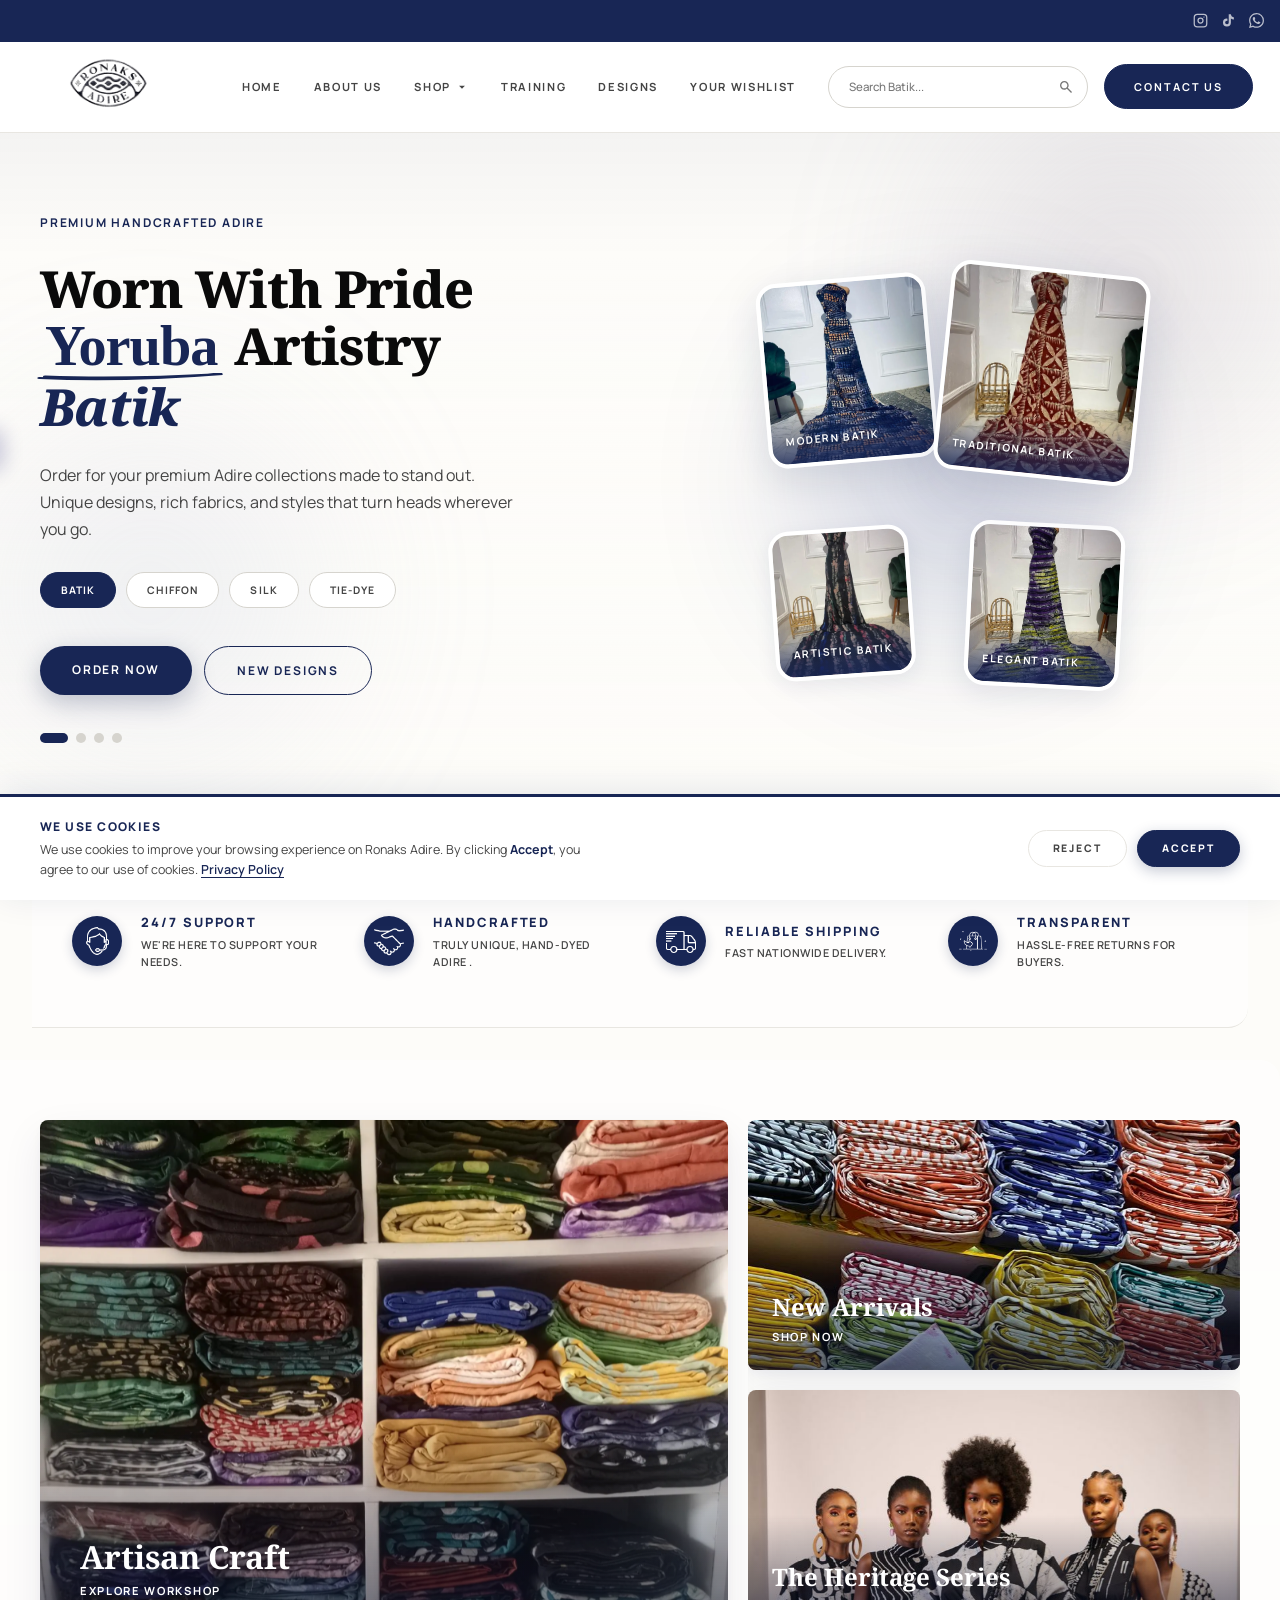
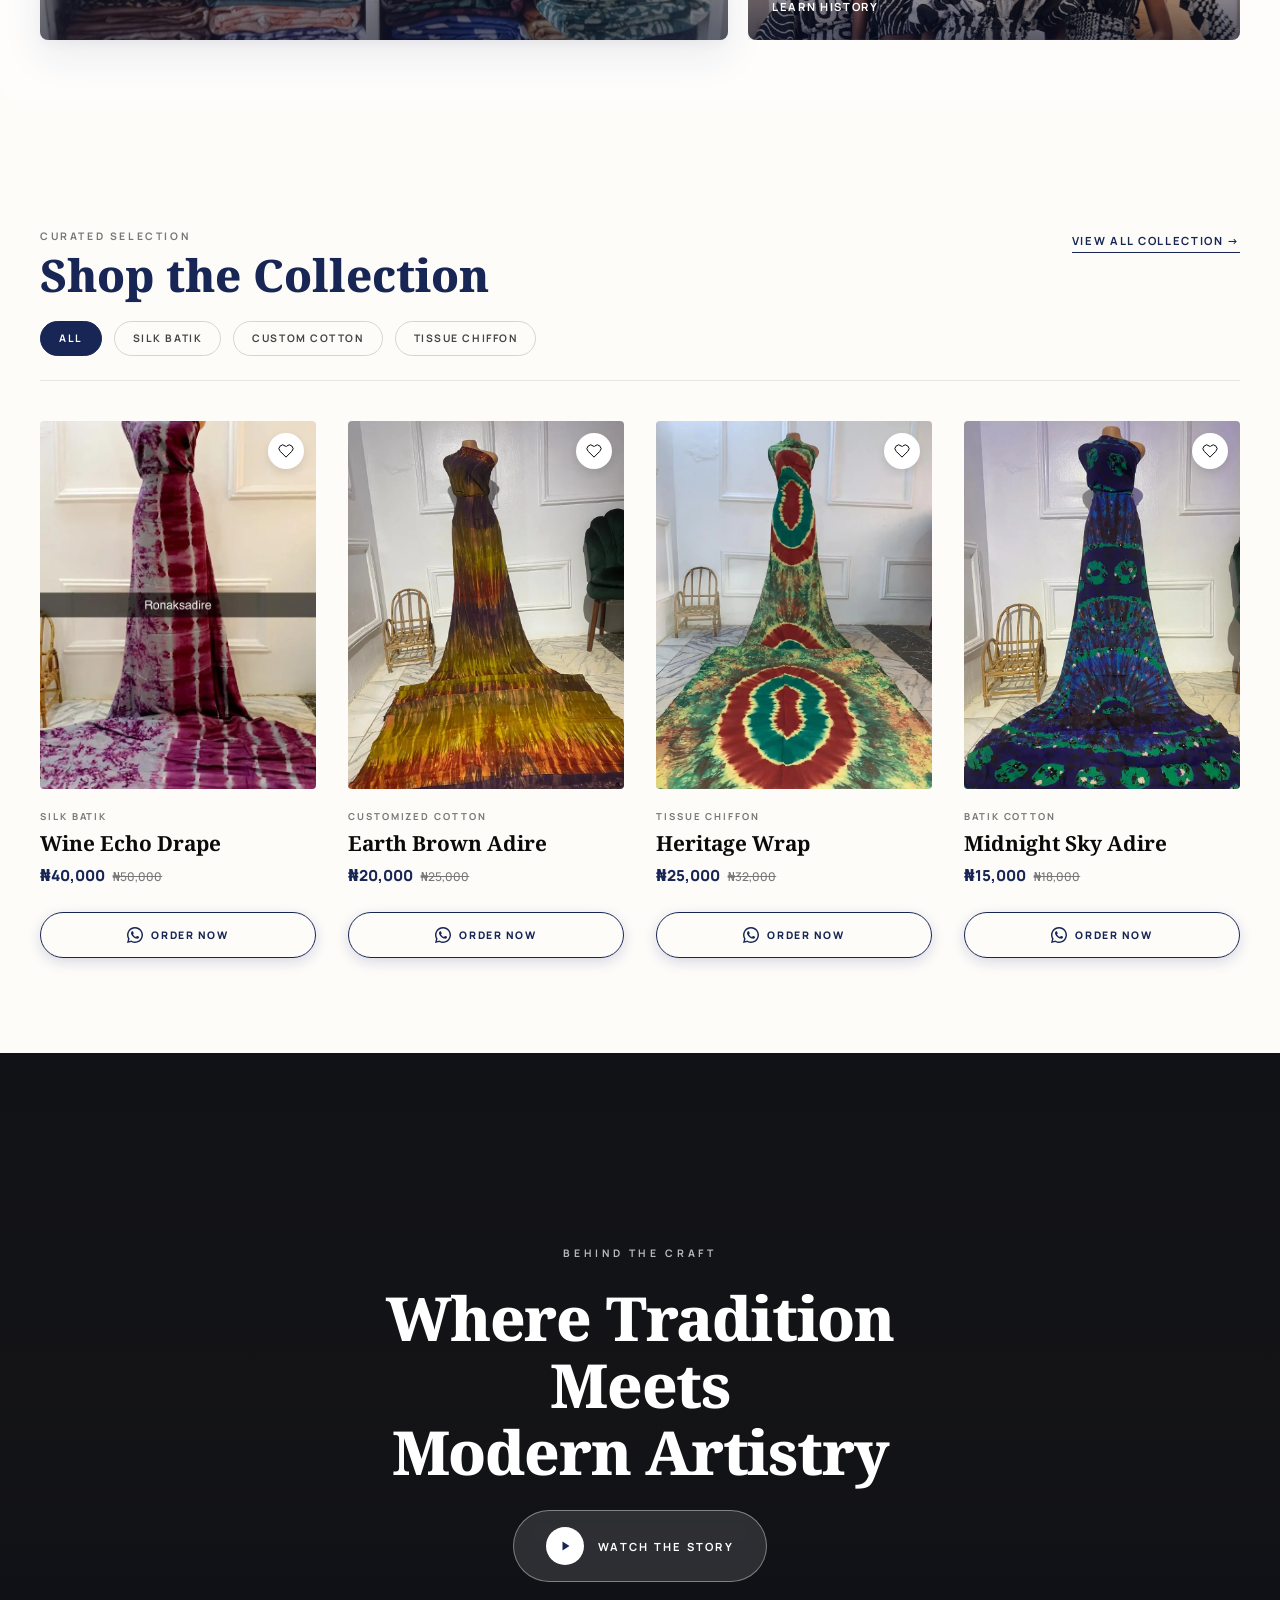
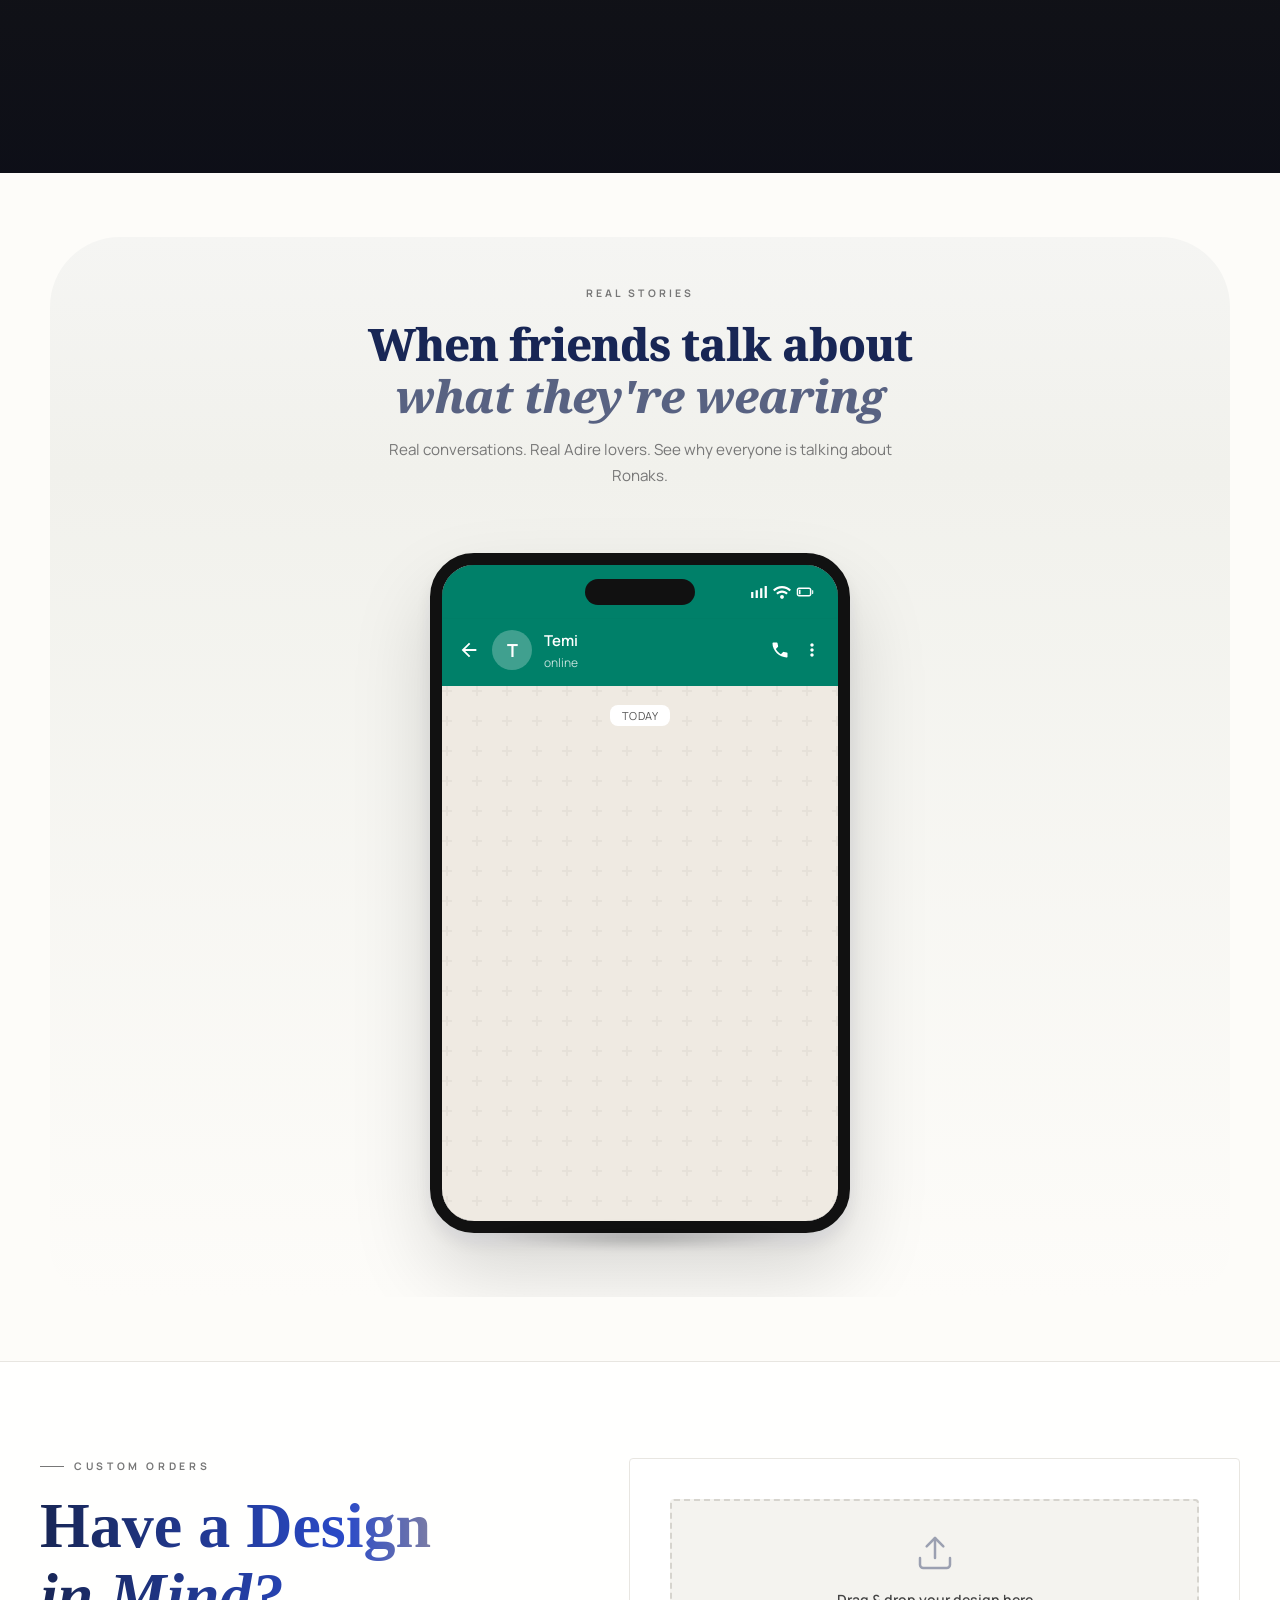
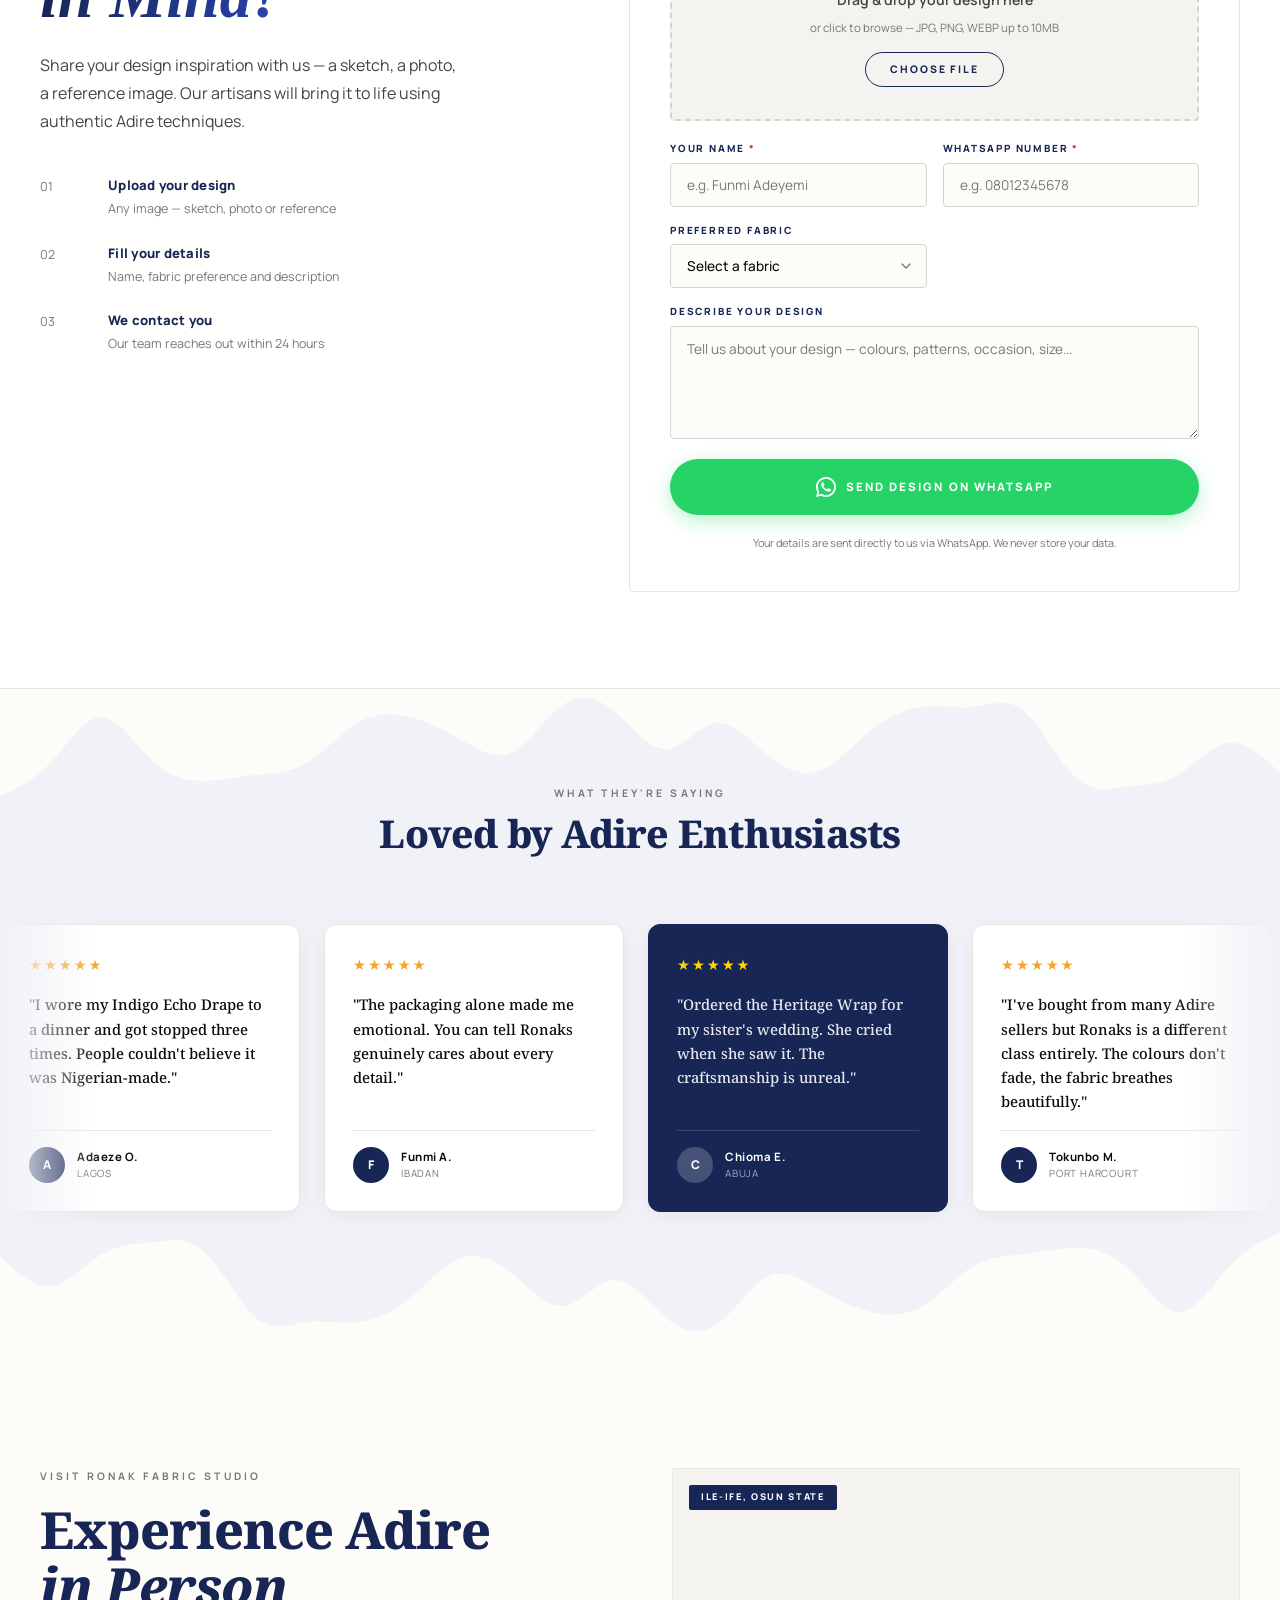
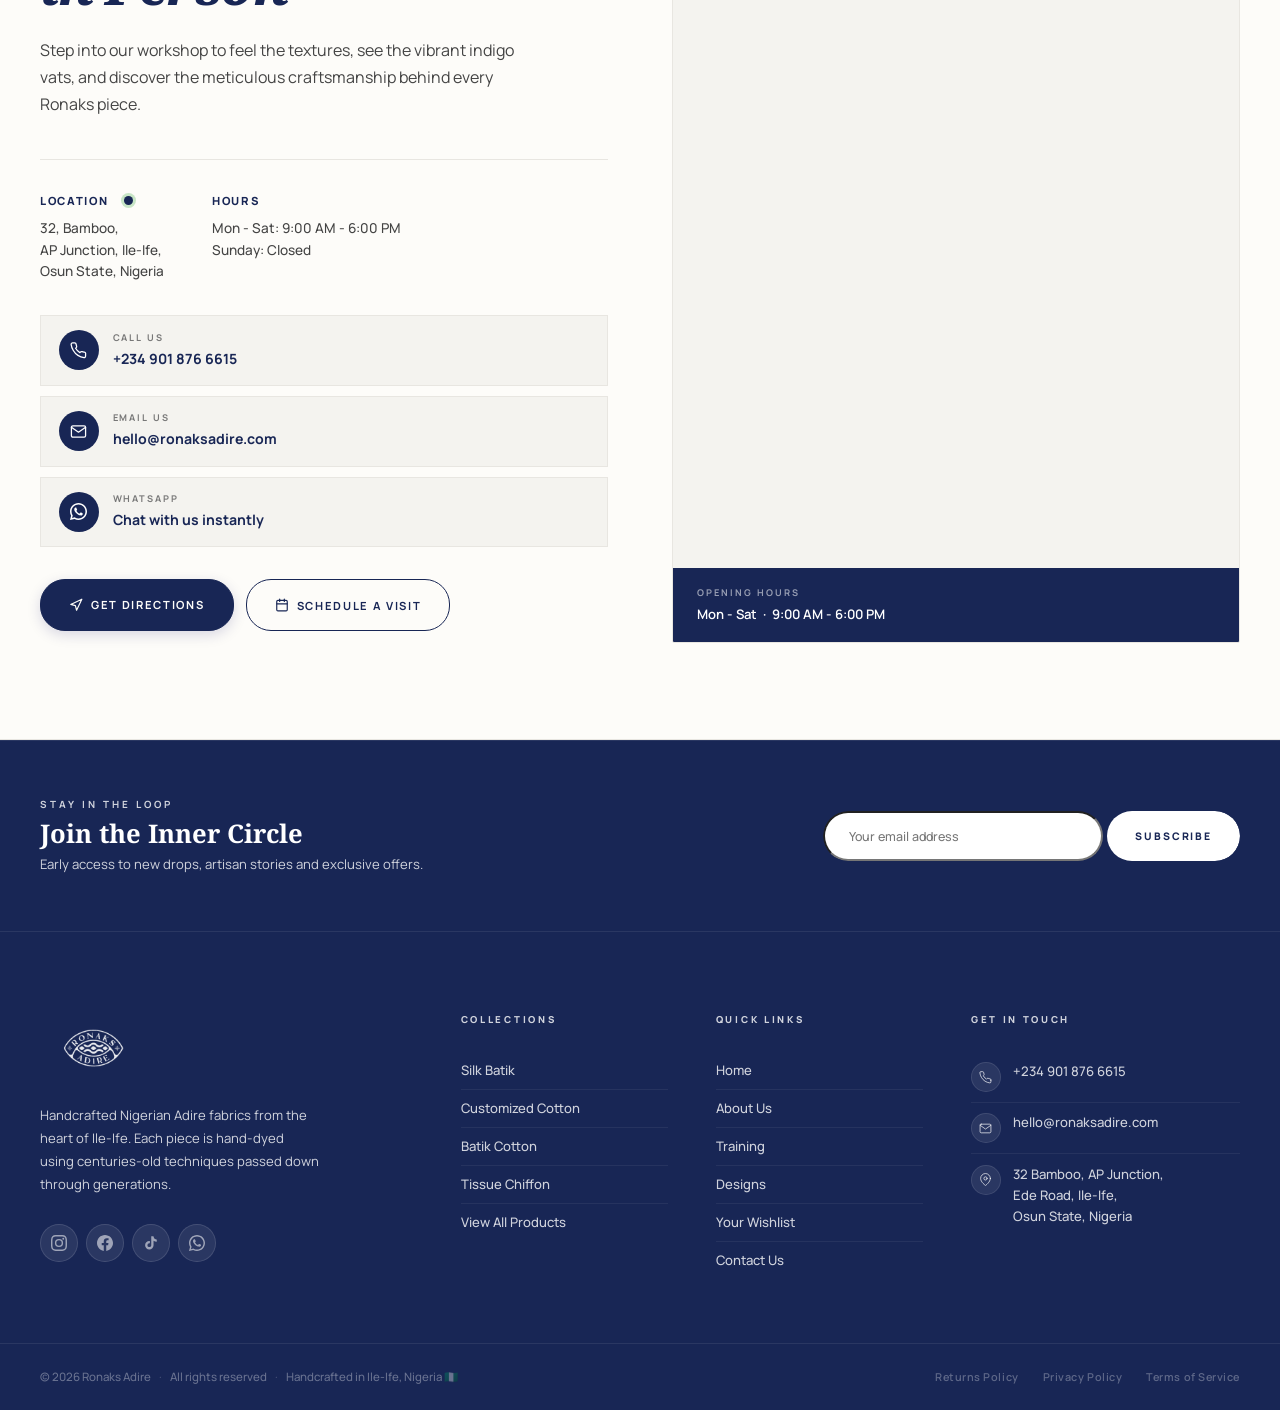
==== commit 255c99c7: "." ====
--- a/index.html
+++ b/index.html
@@ -12,7 +12,7 @@
   <meta property="og:site_name" content="Ronaks Adire" />
   <meta property="og:title" content="Ronaks Adire - Handcrafted Nigerian Adire Fabrics" />
   <meta property="og:description" content="Authentic handcrafted Adire fabrics from Ile-Ife. Silk batik, batik cotton, tissue chiffon &amp; customized Adire. Order via WhatsApp." />
-  <meta property="og:image" content="https://ronaksadire.com/assets/og-image.jpg" />
+  <meta property="og:image" content="https://ronaksadire.com/assets/images/homepage/indigo.webp" />
   <meta property="og:image:width" content="1200" />
   <meta property="og:image:height" content="630" />
   <meta property="og:image:alt" content="Colourful Adire fabric from Ronaks, Ile-Ife Nigeria" />
@@ -21,11 +21,10 @@
   <meta name="twitter:site" content="@ronaksadire" />
   <meta name="twitter:title" content="Ronaks Adire - Handcrafted Nigerian Adire Fabrics" />
   <meta name="twitter:description" content="Authentic handcrafted Adire fabrics from Ile-Ife. Silk batik, batik cotton, tissue chiffon &amp; customized Adire." />
-  <meta name="twitter:image" content="https://ronaksadire.com/assets/og-image.jpg" />
+  <meta name="twitter:image" content="https://ronaksadire.com/assets/images/homepage/indigo.webp" />
   <meta name="twitter:image:alt" content="Colourful Adire fabric from Ronaks, Ile-Ife Nigeria" />
-  <link rel="icon" href="/favicon.ico" sizes="any" />
   <link rel="icon" href="assets/images/general/ronak_logo.png" type="image/png" />
-  <link rel="apple-touch-icon" href="/apple-touch-icon.png" />
+  <link rel="apple-touch-icon" href="assets/images/general/ronak_logo.png" />
   
   <link rel="preconnect" href="https://fonts.googleapis.com" />
   <link rel="preconnect" href="https://fonts.gstatic.com" crossorigin />
@@ -53,7 +52,7 @@
       "https://www.instagram.com/ronaksadire/",
       "https://www.tiktok.com/@ronaksadire"
     ],
-    "image": "https://ronaksadire.com/assets/og-image.jpg",
+    "image": "https://ronaksadire.com/assets/images/homepage/indigo.webp",
     "priceRange": "₦₦"
   }
   </script>
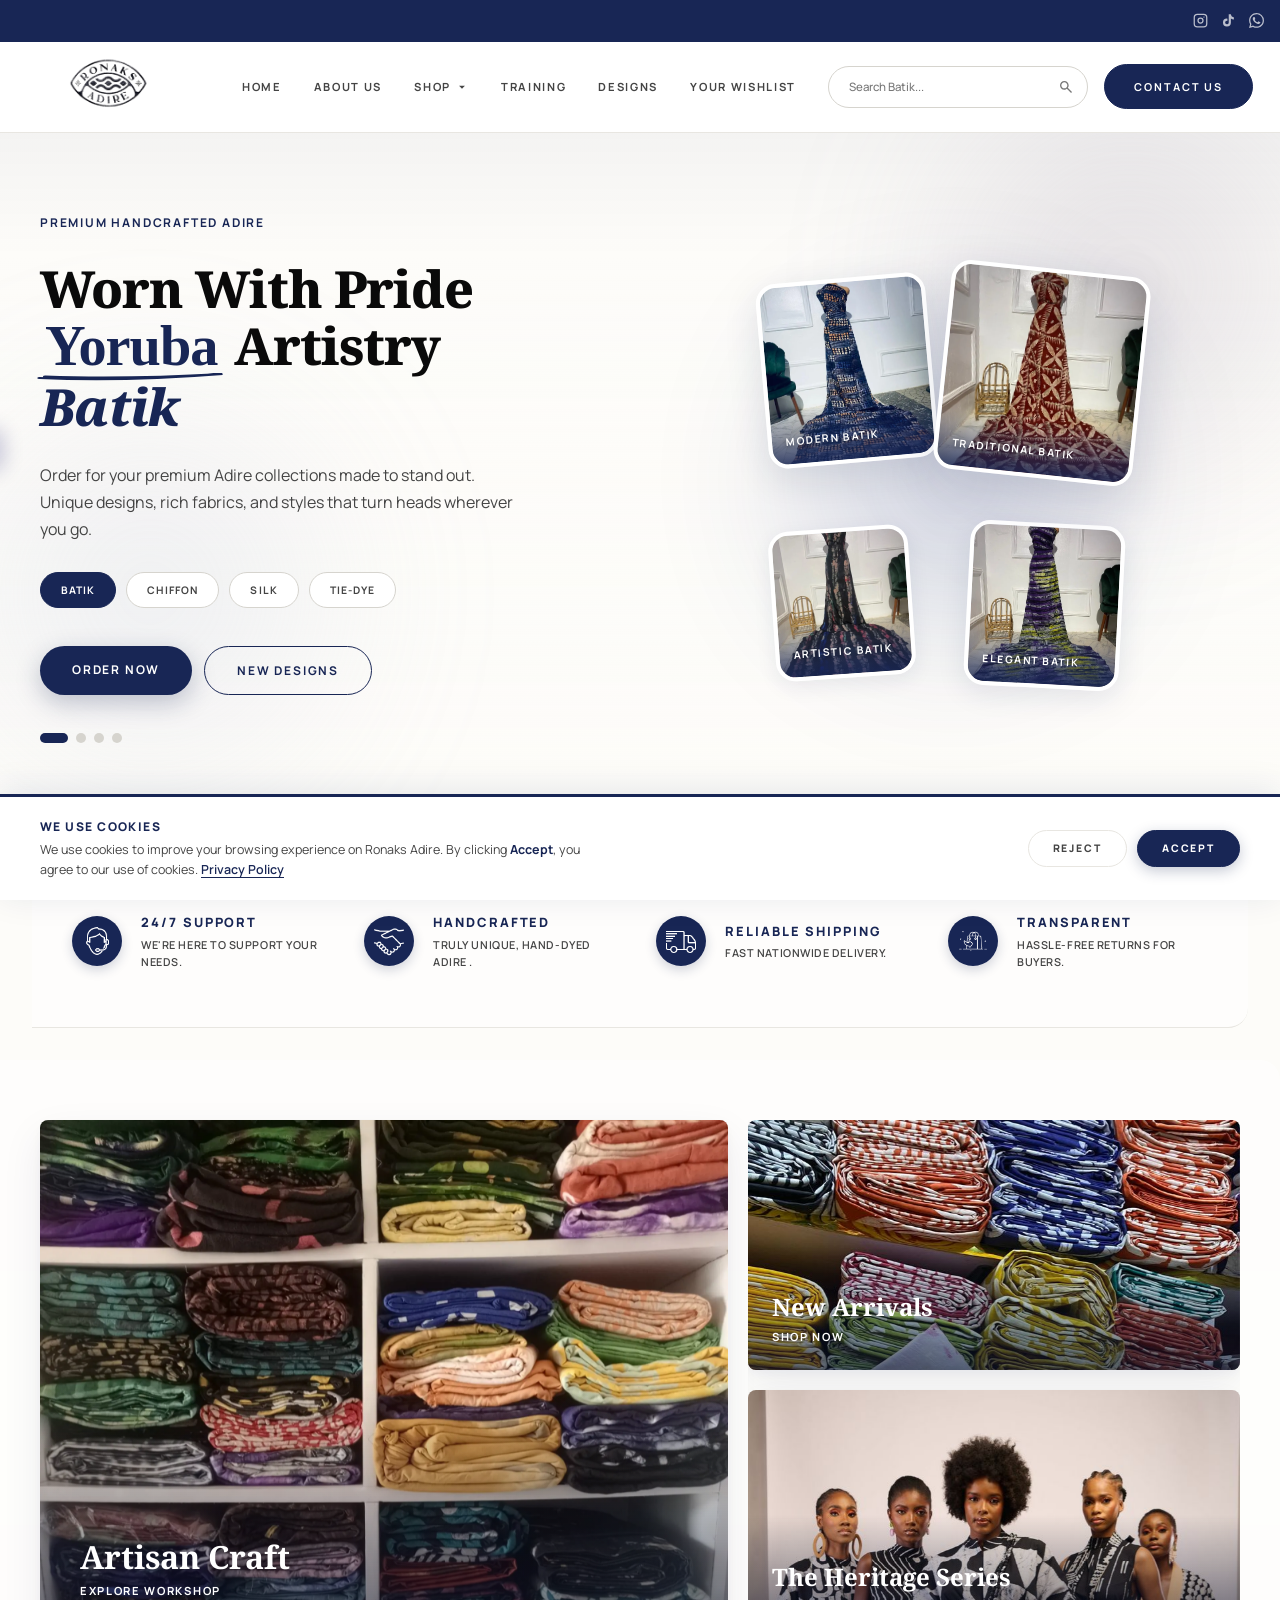
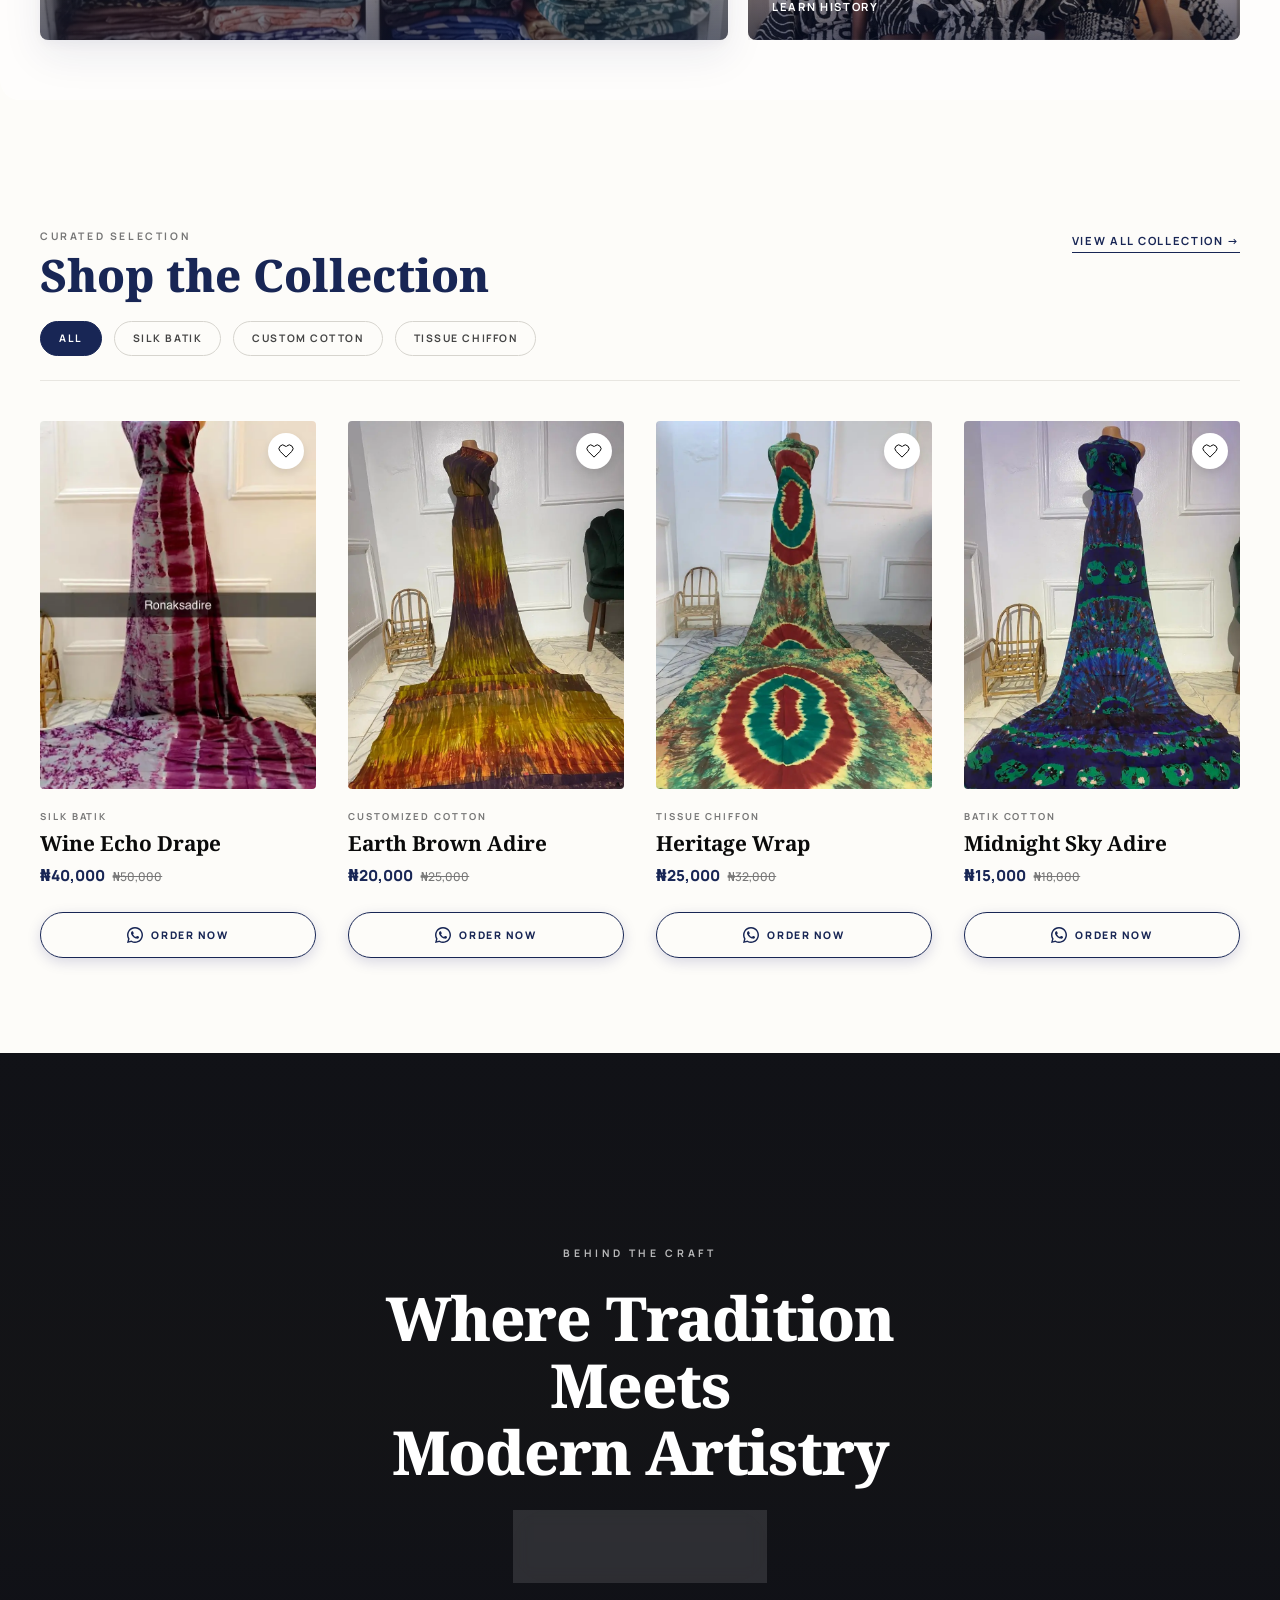
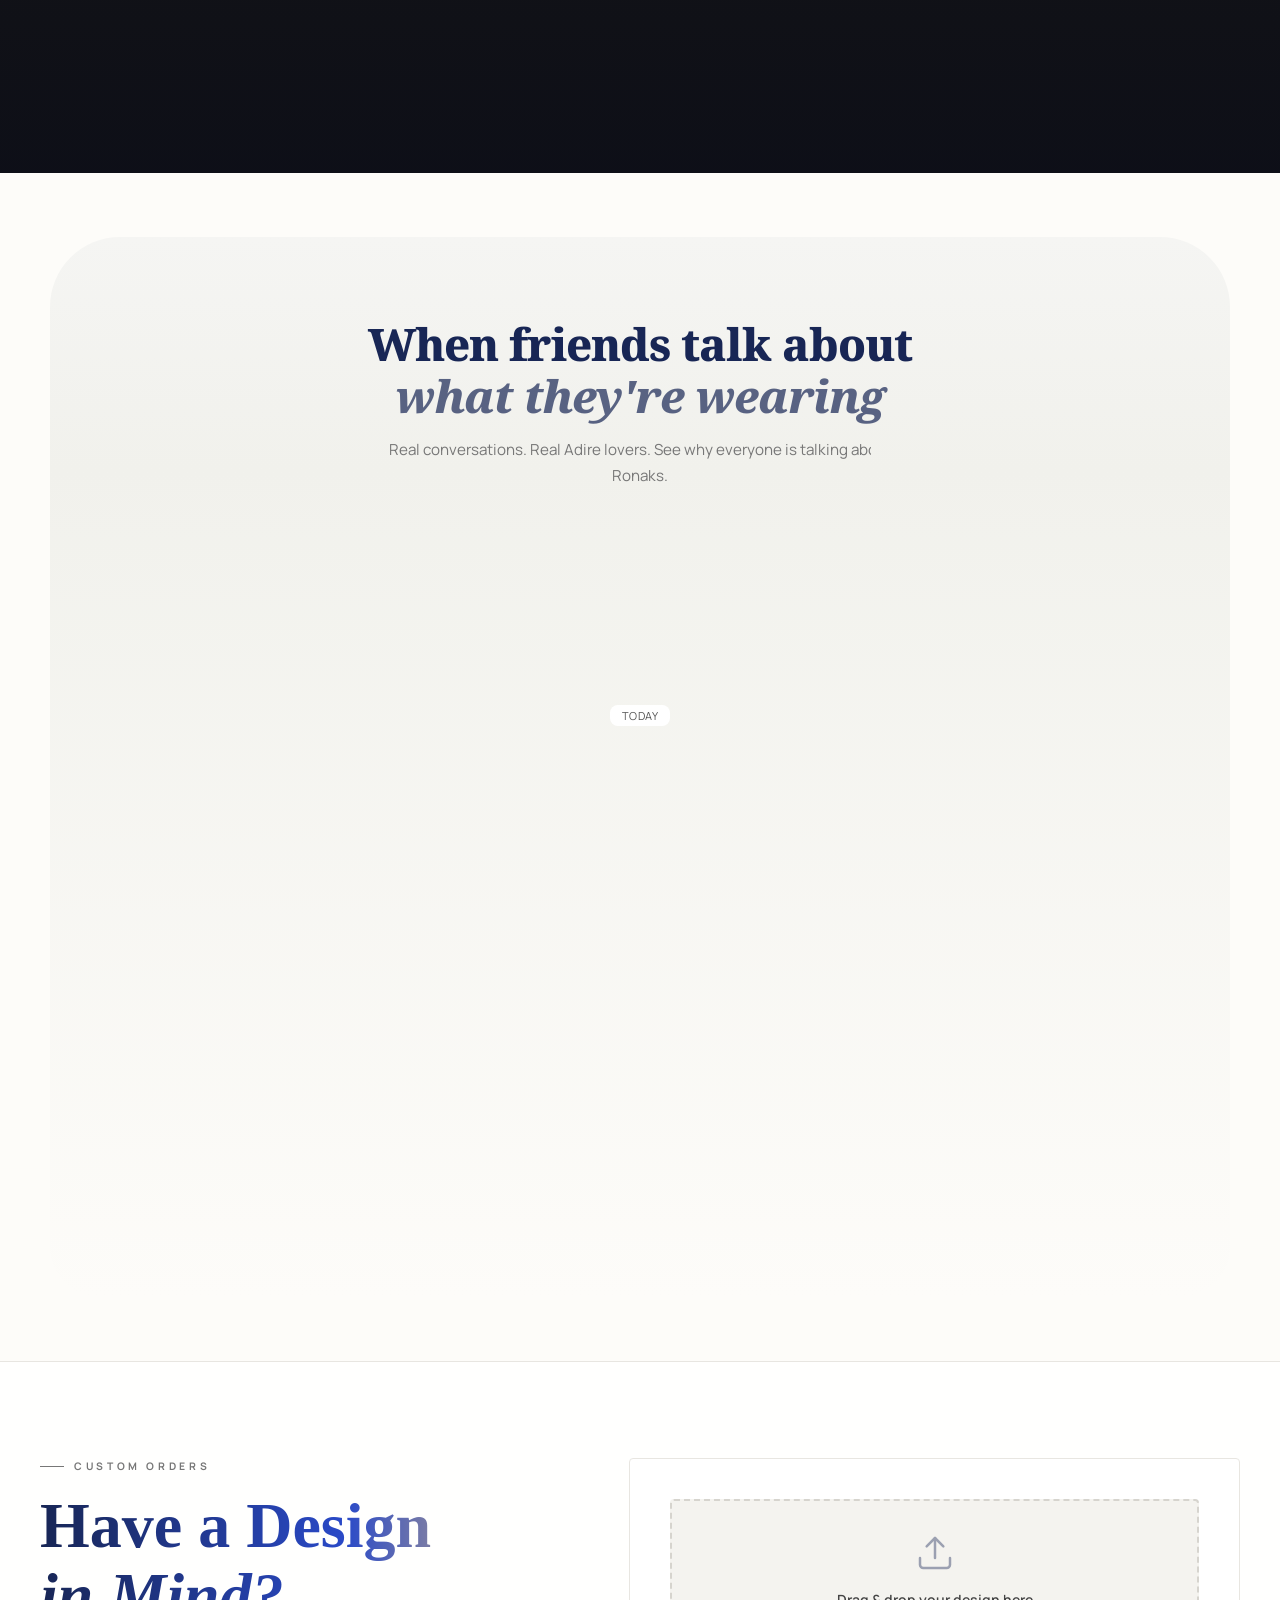
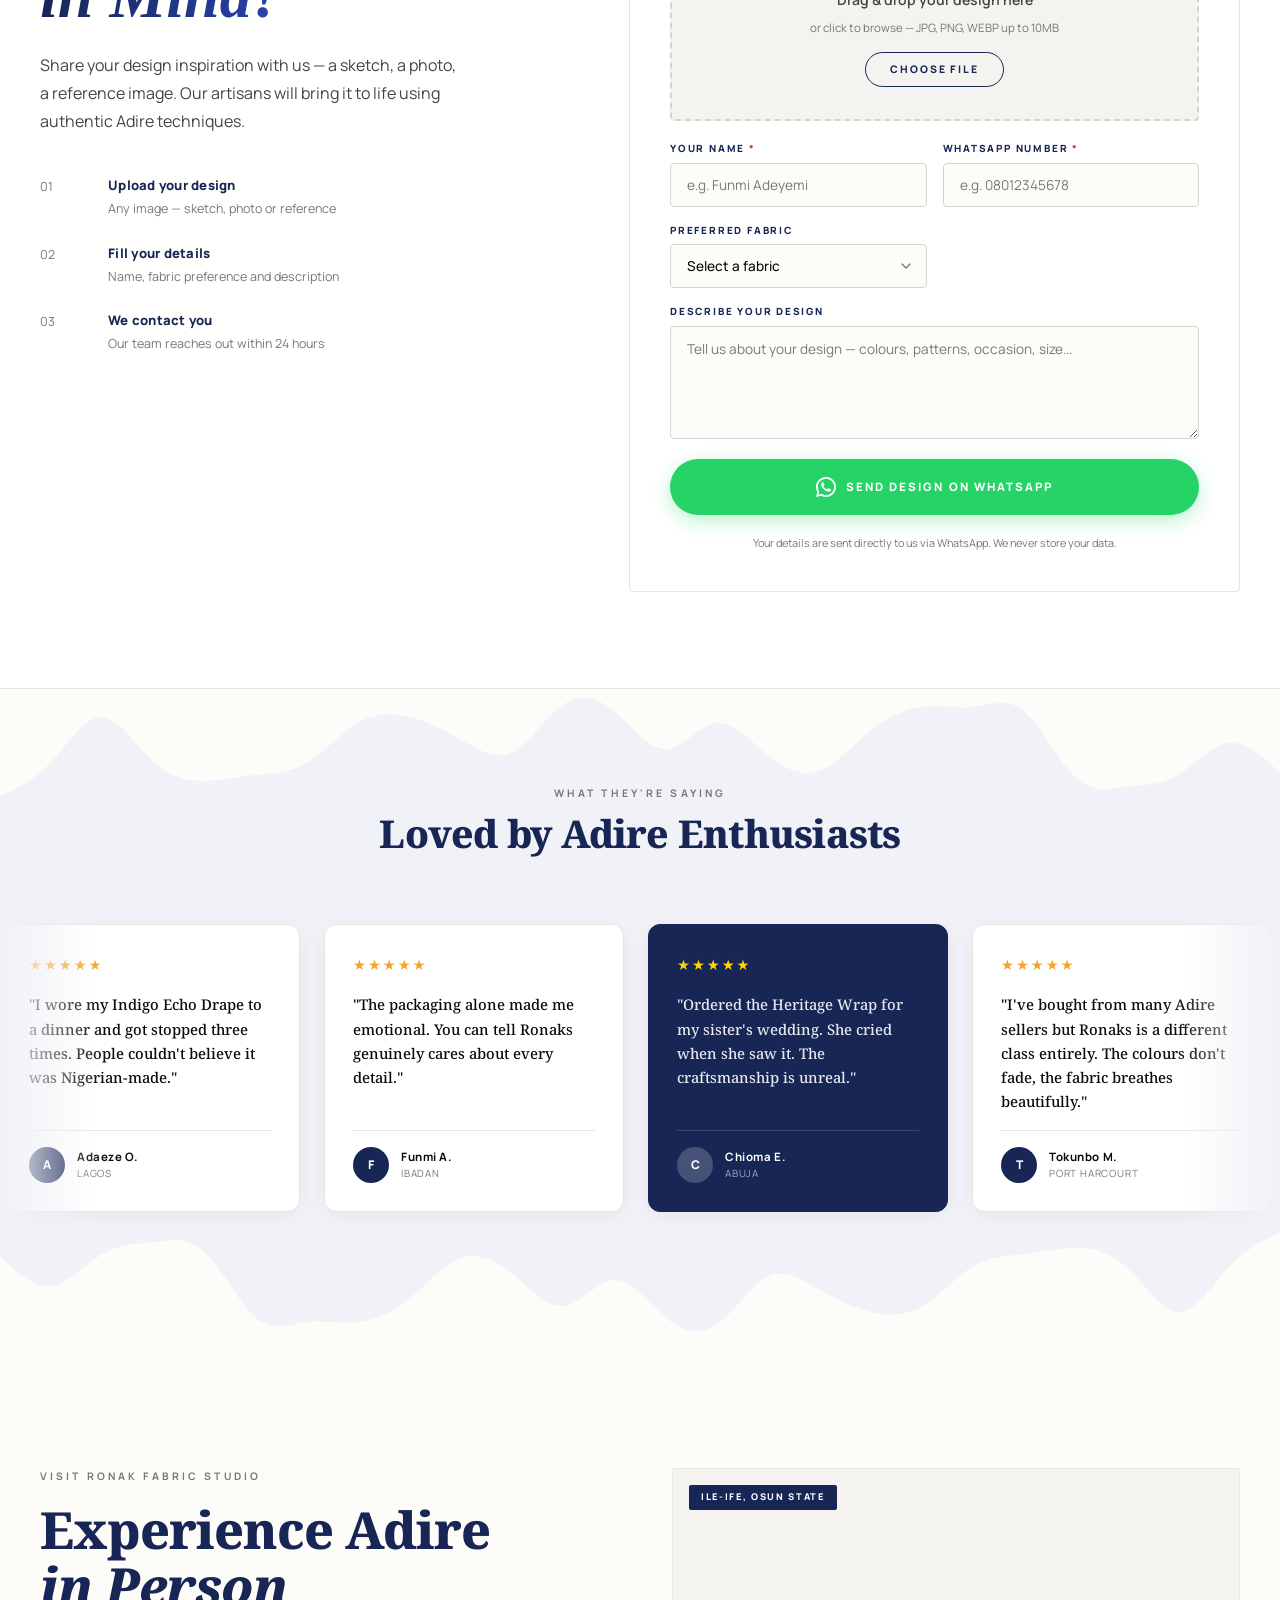
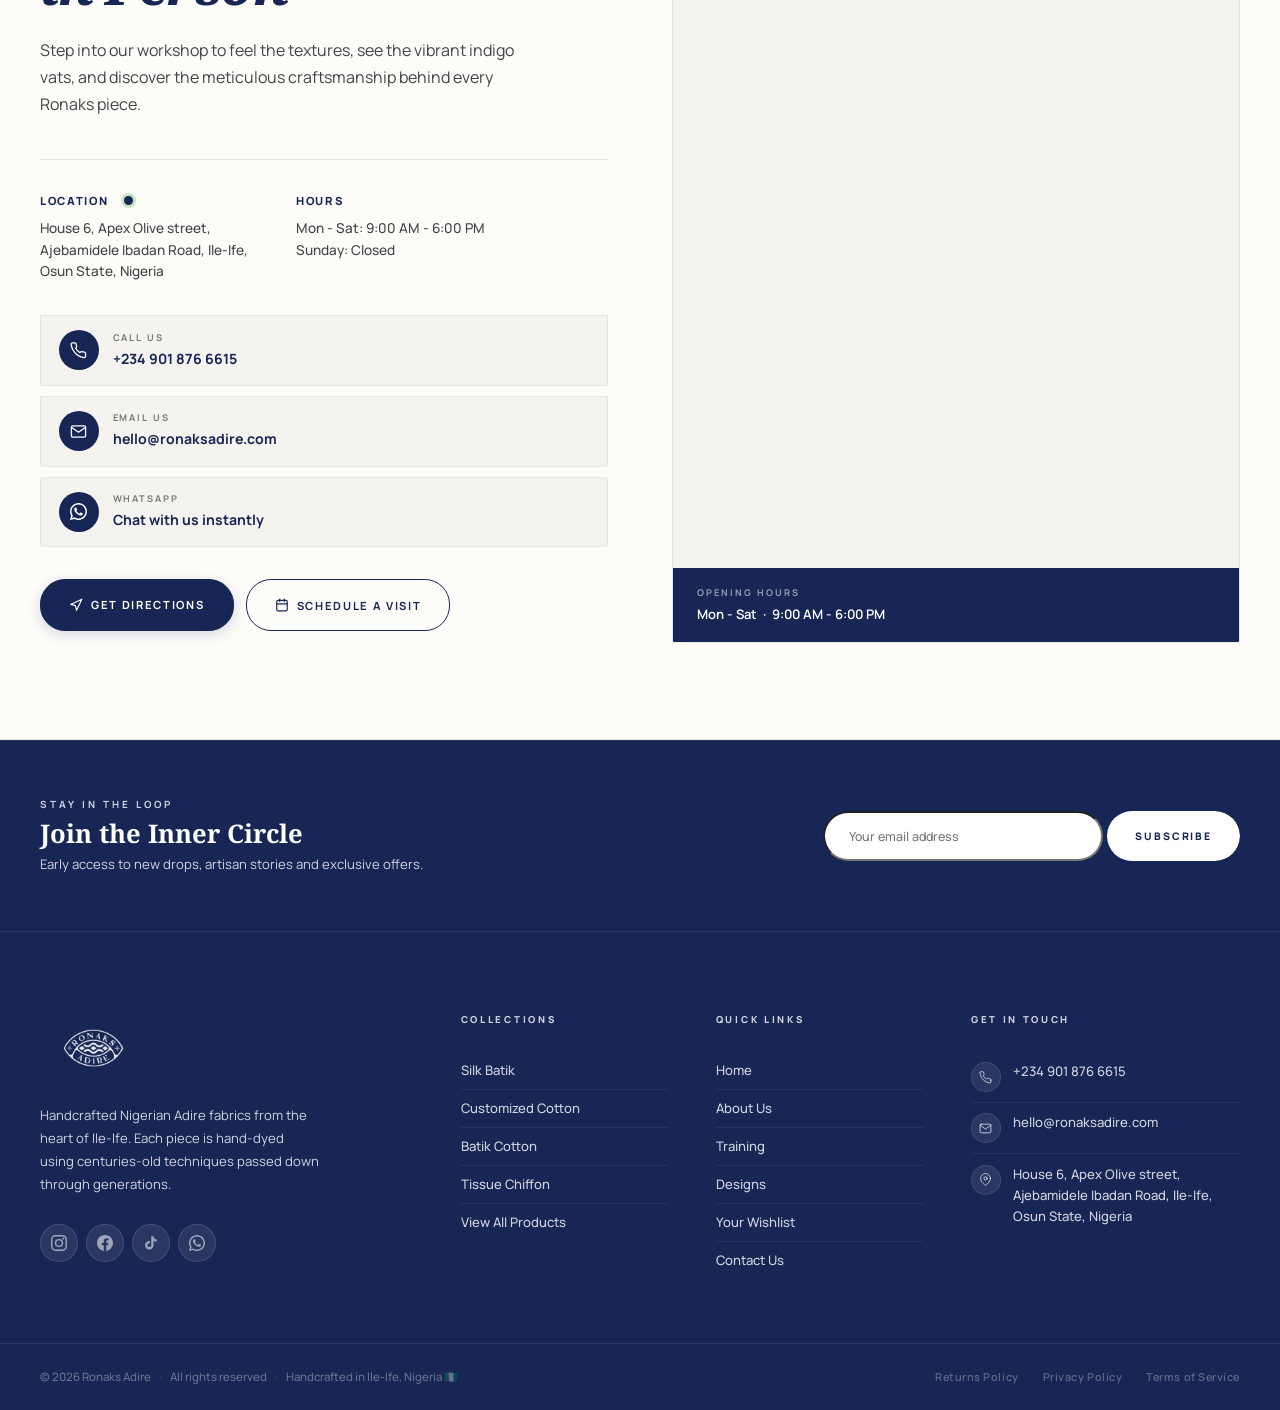
==== commit 4338ae0a: "re structure the jsonLD" ====
--- a/index.html
+++ b/index.html
@@ -33,29 +33,30 @@
  
   <!-- 6. STRUCTURED DATA — Google rich results -->
   <script type="application/ld+json">
-  {
-    "@context": "https://schema.org",
-    "@type": "LocalBusiness",
-    "name": "Ronaks Adire",
-    "description": "Handcrafted Nigerian Adire fabrics — Silk Batik, Batik Cotton, Tissue Chiffon, and Customized Adire from Ile-Ife, Osun State.",
-    "url": "https://ronaksadire.com",
-    "telephone": "+2347068394191",
-    "email": "info@ronaksadire.com",
-    "address": {
-      "@type": "PostalAddress",
-      "streetAddress": "32, Bamboo Ap Junction, Ede Road",
-      "addressLocality": "Ile-Ife",
-      "addressRegion": "Osun State",
-      "addressCountry": "NG"
-    },
-    "sameAs": [
-      "https://www.instagram.com/ronaksadire/",
-      "https://www.tiktok.com/@ronaksadire"
-    ],
-    "image": "https://ronaksadire.com/assets/images/homepage/indigo.webp",
-    "priceRange": "₦₦"
-  }
-  </script>
+{
+  "@context": "https://schema.org",
+  "@type": "LocalBusiness",
+  "name": "Ronaks Adire",
+  "description": "Handcrafted Nigerian Adire fabrics — Silk Batik, Batik Cotton, Tissue Chiffon, and Customized Adire from Ile-Ife, Osun State.",
+  "url": "https://ronaksadire.com/",
+  "telephone": "+2347068394191",
+  "email": "info@ronaksadire.com",
+  "address": {
+    "@type": "PostalAddress",
+    "streetAddress": "House 6. Apex Olive street, Ajebamidele, Ibadan Road",
+    "addressLocality": "Ile-Ife",
+    "addressRegion": "Osun State",
+    "postalCode": "220282",
+    "addressCountry": "NG"
+  },
+  "sameAs": [
+    "https://www.instagram.com/ronaksadire/",
+    "https://www.tiktok.com/@ronaksadire"
+  ],
+  "image": "https://ronaksadire.com/assets/images/homepage/indigo.webp",
+  "priceRange": "##"
+}
+</script>
 </head>
 <body>
 <!-- TOP BAR -->
@@ -963,7 +964,7 @@
             <strong>Location</strong>
             <span class="location-dot" aria-label="Open today"></span>
           </div>
-          <span>32, Bamboo,<br>AP Junction, Ile-Ife,<br>Osun State, Nigeria</span>
+          <span>House 6, Apex Olive street, <br> Ajebamidele Ibadan Road, Ile-Ife,<br>Osun State, Nigeria</span>
         </div>
         <div class="detail-item reveal-left">
           <strong>Hours</strong>
@@ -1159,7 +1160,7 @@
       <h4 class="footer-col-title">Quick Links</h4>
       <ul class="footer-links" role="list">
         <li role="none"><a href="./index.html" data-page="home">Home</a></li>
-        <li role="none"><a href="./about.html" data-page="about">About Us</a></li>
+        <li role="none"><a href="./about-us.html" data-page="about">About Us</a></li>
         <li role="none"><a href="./training.html" data-page="training">Training</a></li>
         <li role="none"><a href="./designs.html" data-page="upload design">Designs</a></li>
         <li role="none"><a href="./wishlist.html" data-page="blog">Your Wishlist</a></li>
@@ -1200,7 +1201,7 @@
                 <circle cx="12" cy="10" r="3"/>
               </svg>
             </span>
-            <span>32 Bamboo, AP Junction, <br>Ede Road, Ile-Ife,<br>Osun State, Nigeria</span>
+            <span>House 6, Apex Olive street, <br> Ajebamidele Ibadan Road, Ile-Ife,<br>Osun State, Nigeria</span>
           </a>
         </li>
       </ul>
--- a/assets/css/style.css
+++ b/assets/css/style.css
@@ -41,6 +41,16 @@
 .sr-only { position: absolute; width: 1px; height: 1px; padding: 0; margin: -1px; overflow: hidden; clip: rect(0, 0, 0, 0); white-space: nowrap; border: 0; }
 :focus-visible { outline: 2px solid var(--indigo); outline-offset: 3px; border-radius: var(--radius-pill); }
 :focus:not(:focus-visible) { outline: none; }
+
+/* Skip link visible on focus */
+.skip-link { position: absolute; left: -9999px; top: auto; width: 1px; height: 1px; overflow: hidden; }
+.skip-link:focus {
+    left: 1rem; top: 1rem; width: auto; height: auto; padding: 0.5rem 0.75rem; background: #ffffff; color: var(--indigo); border-radius: 6px; box-shadow: 0 8px 20px rgba(24,38,85,0.12); z-index: 9999; text-decoration: none; }
+
+/* Respect reduced motion preferences */
+@media (prefers-reduced-motion: reduce) {
+    * { animation-duration: 0.001ms !important; animation-iteration-count: 1 !important; transition-duration: 0.001ms !important; scroll-behavior: auto !important; }
+}
 
 
 /* ═══════════════════════════════════════
@@ -3927,7 +3937,7 @@
   padding: 0 2.5rem;
   display: grid;
   grid-template-columns: 1fr 1.2fr;
-  gap: 5rem;
+    gap: 3.5rem;
   align-items: center;
 }
 
@@ -3935,6 +3945,11 @@
   aspect-ratio: 4/5;
   border-radius: 4px;
   overflow: hidden;
+}
+
+/* When the founder block repeats, add vertical space between them */
+.about-founder .founder-container + .founder-container {
+    margin-top: 3.5rem;
 }
 
 .founder-image img {
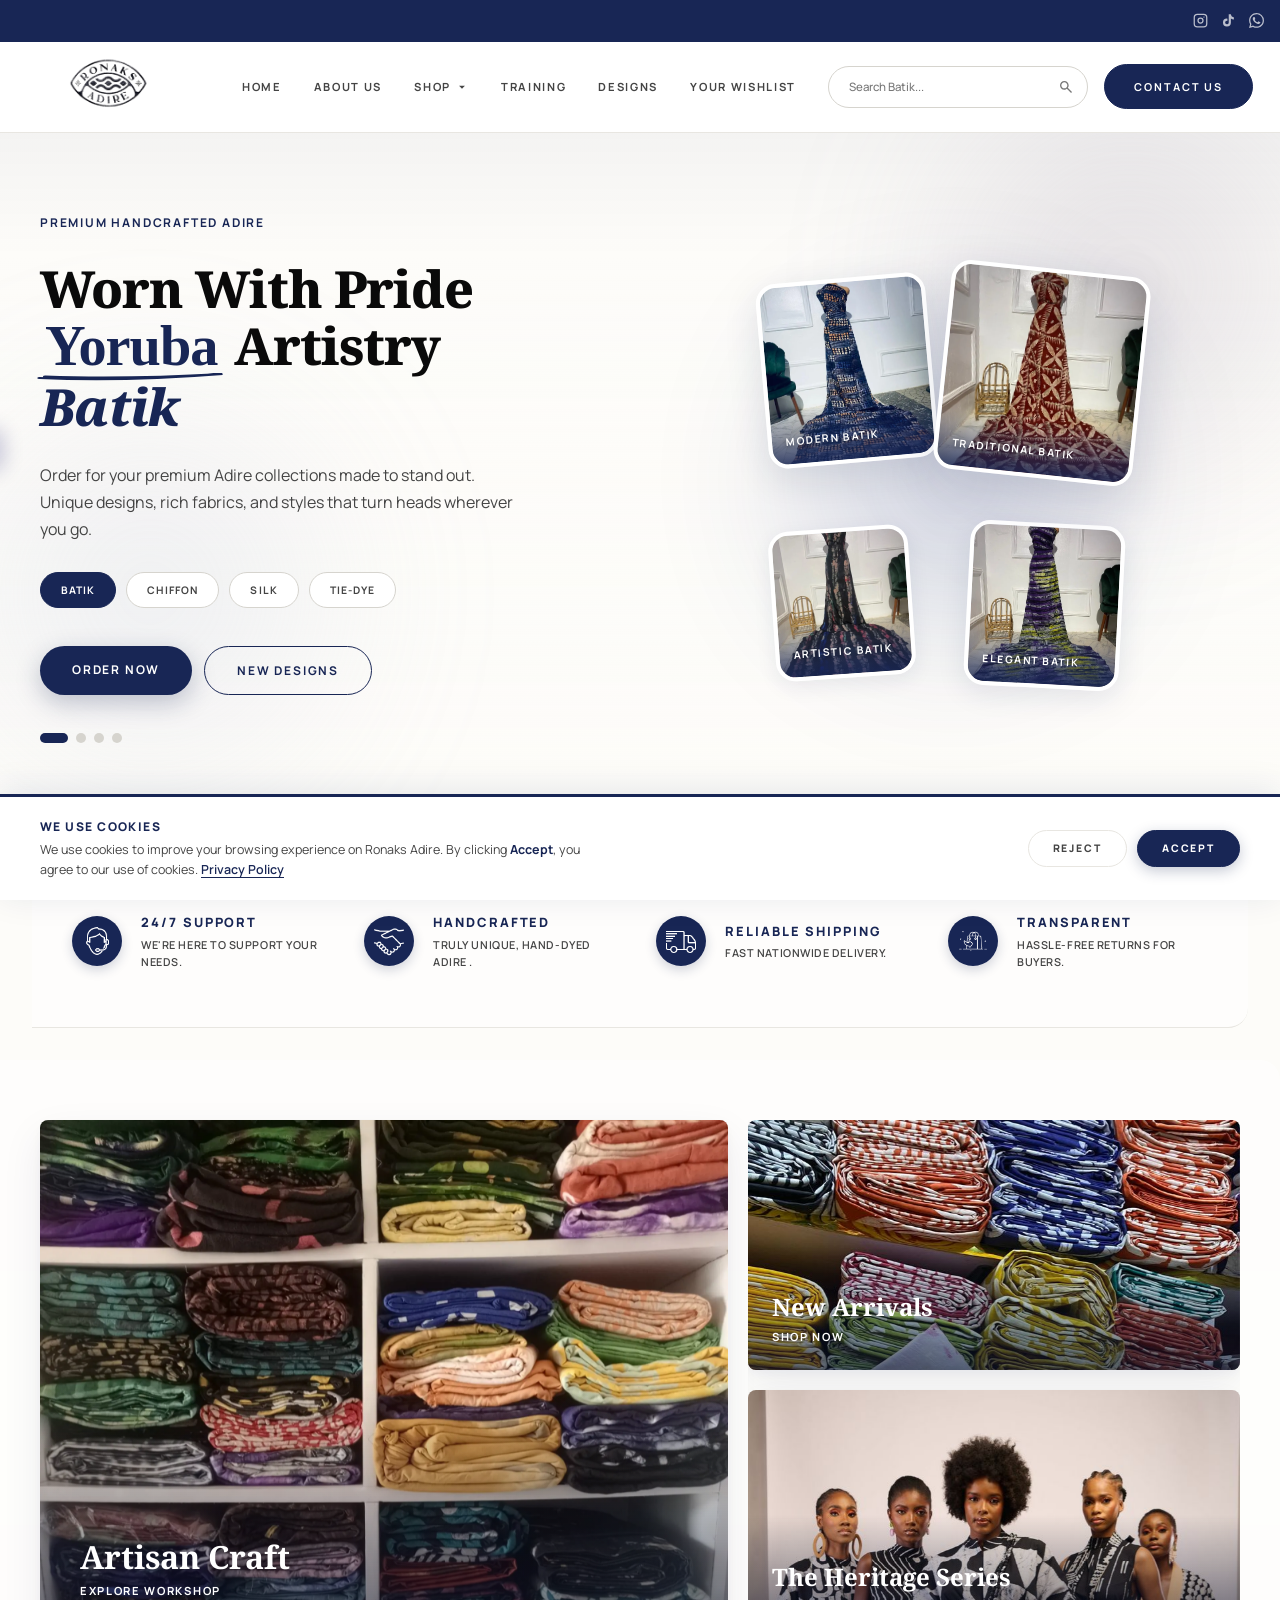
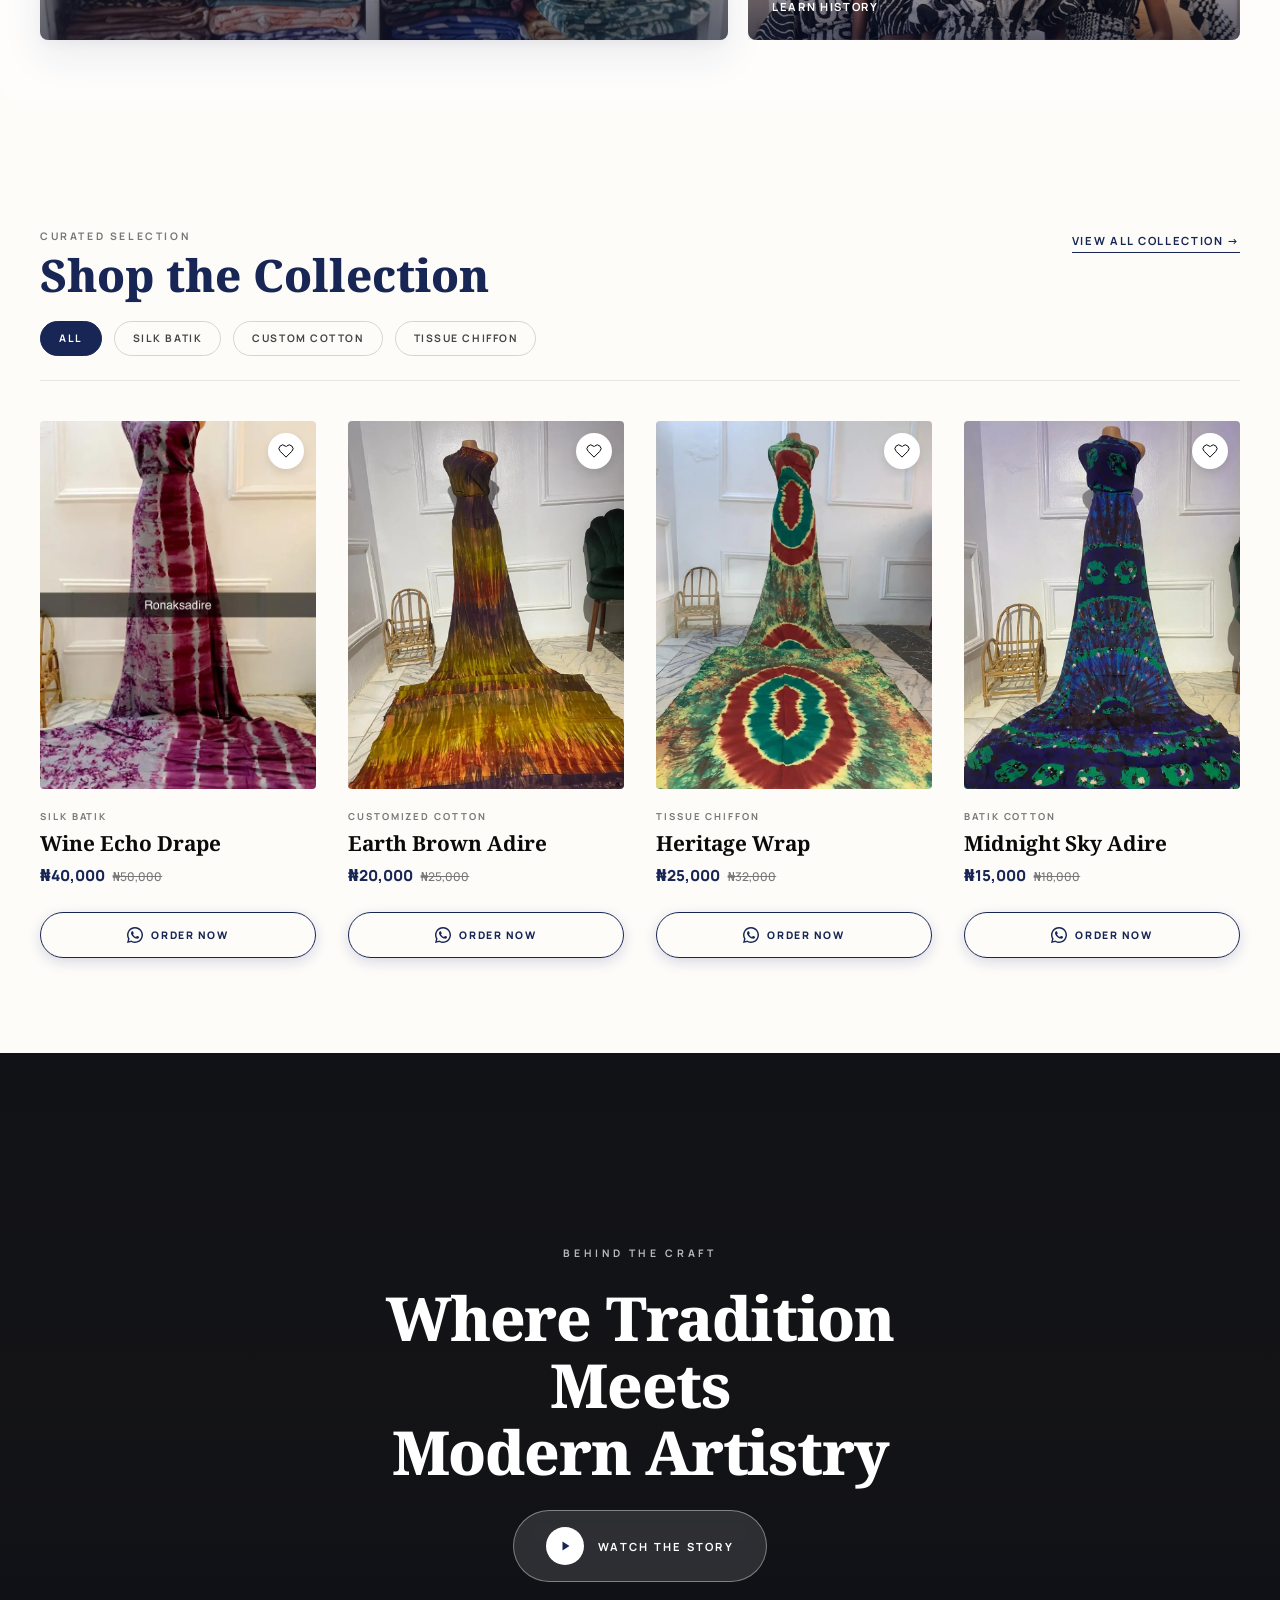
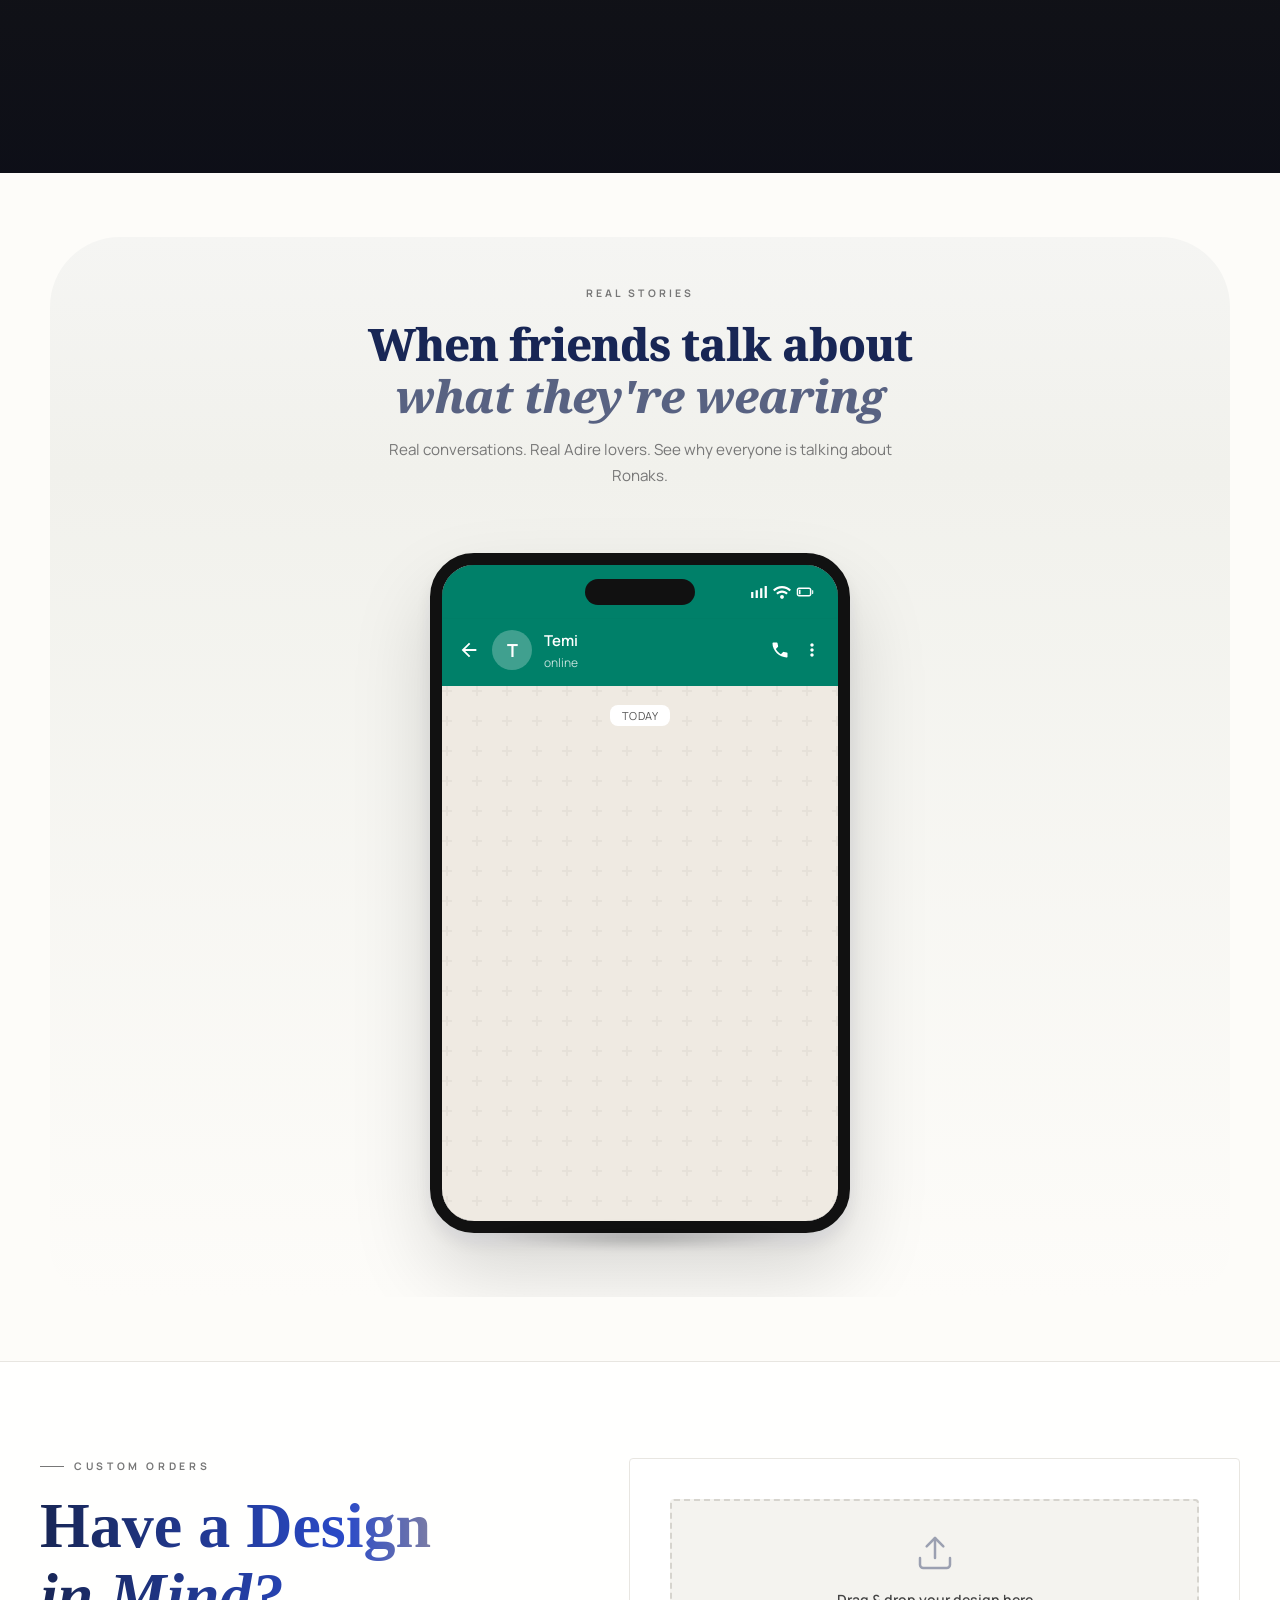
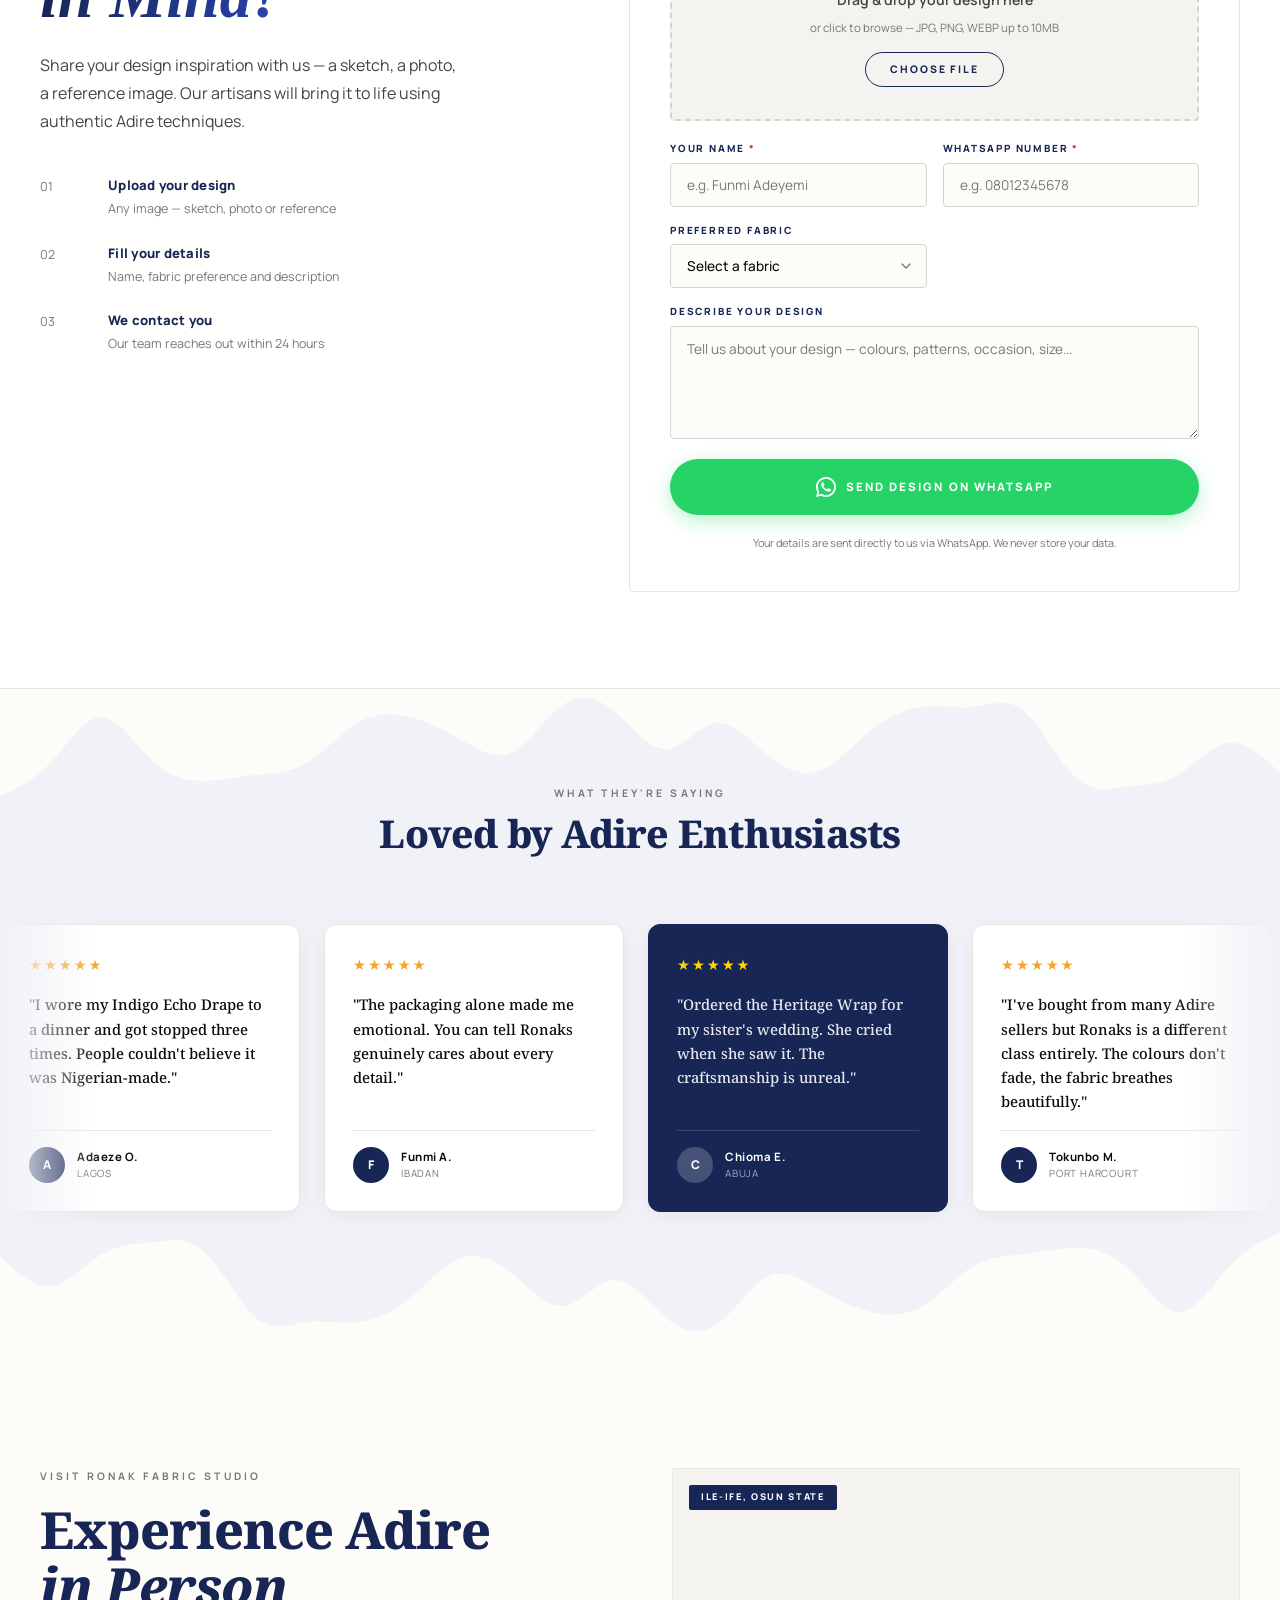
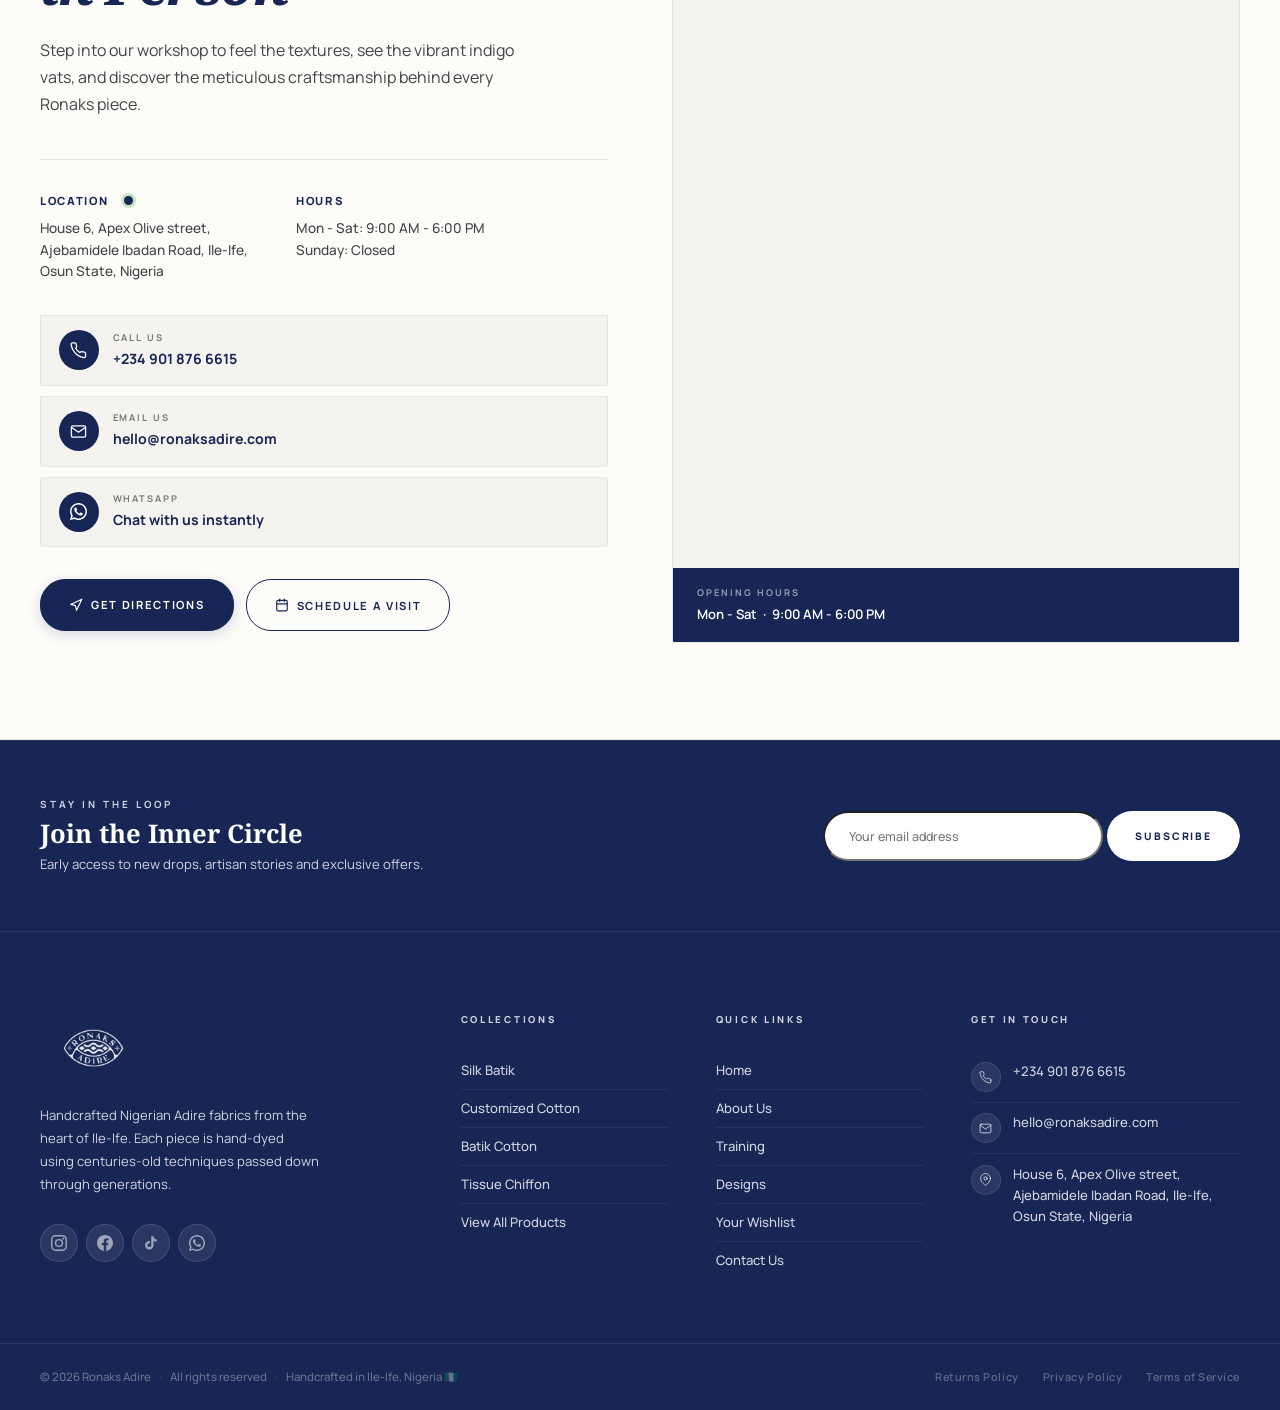
==== commit 9badfd25: "." ====
--- a/index.html
+++ b/index.html
@@ -1194,7 +1194,7 @@
           </a>
         </li>
         <li role="none">
-          <a href="https://maps.app.goo.gl/utBFmjdLh7eSfYnt9" target="_blank" rel="noopener noreferrer" aria-label="Get directions to Ronaks studio">
+          <a href="https://maps.app.goo.gl/ZXvEeZXPxB7qDwWe6" target="_blank" rel="noopener noreferrer" aria-label="Get directions to Ronaks studio">
             <span class="footer-contact-icon" aria-hidden="true">
               <svg viewBox="0 0 24 24" fill="none" stroke="currentColor" stroke-width="1.8" stroke-linecap="round" stroke-linejoin="round">
                 <path d="M21 10c0 7-9 13-9 13s-9-6-9-13a9 9 0 0 1 18 0z"/>
